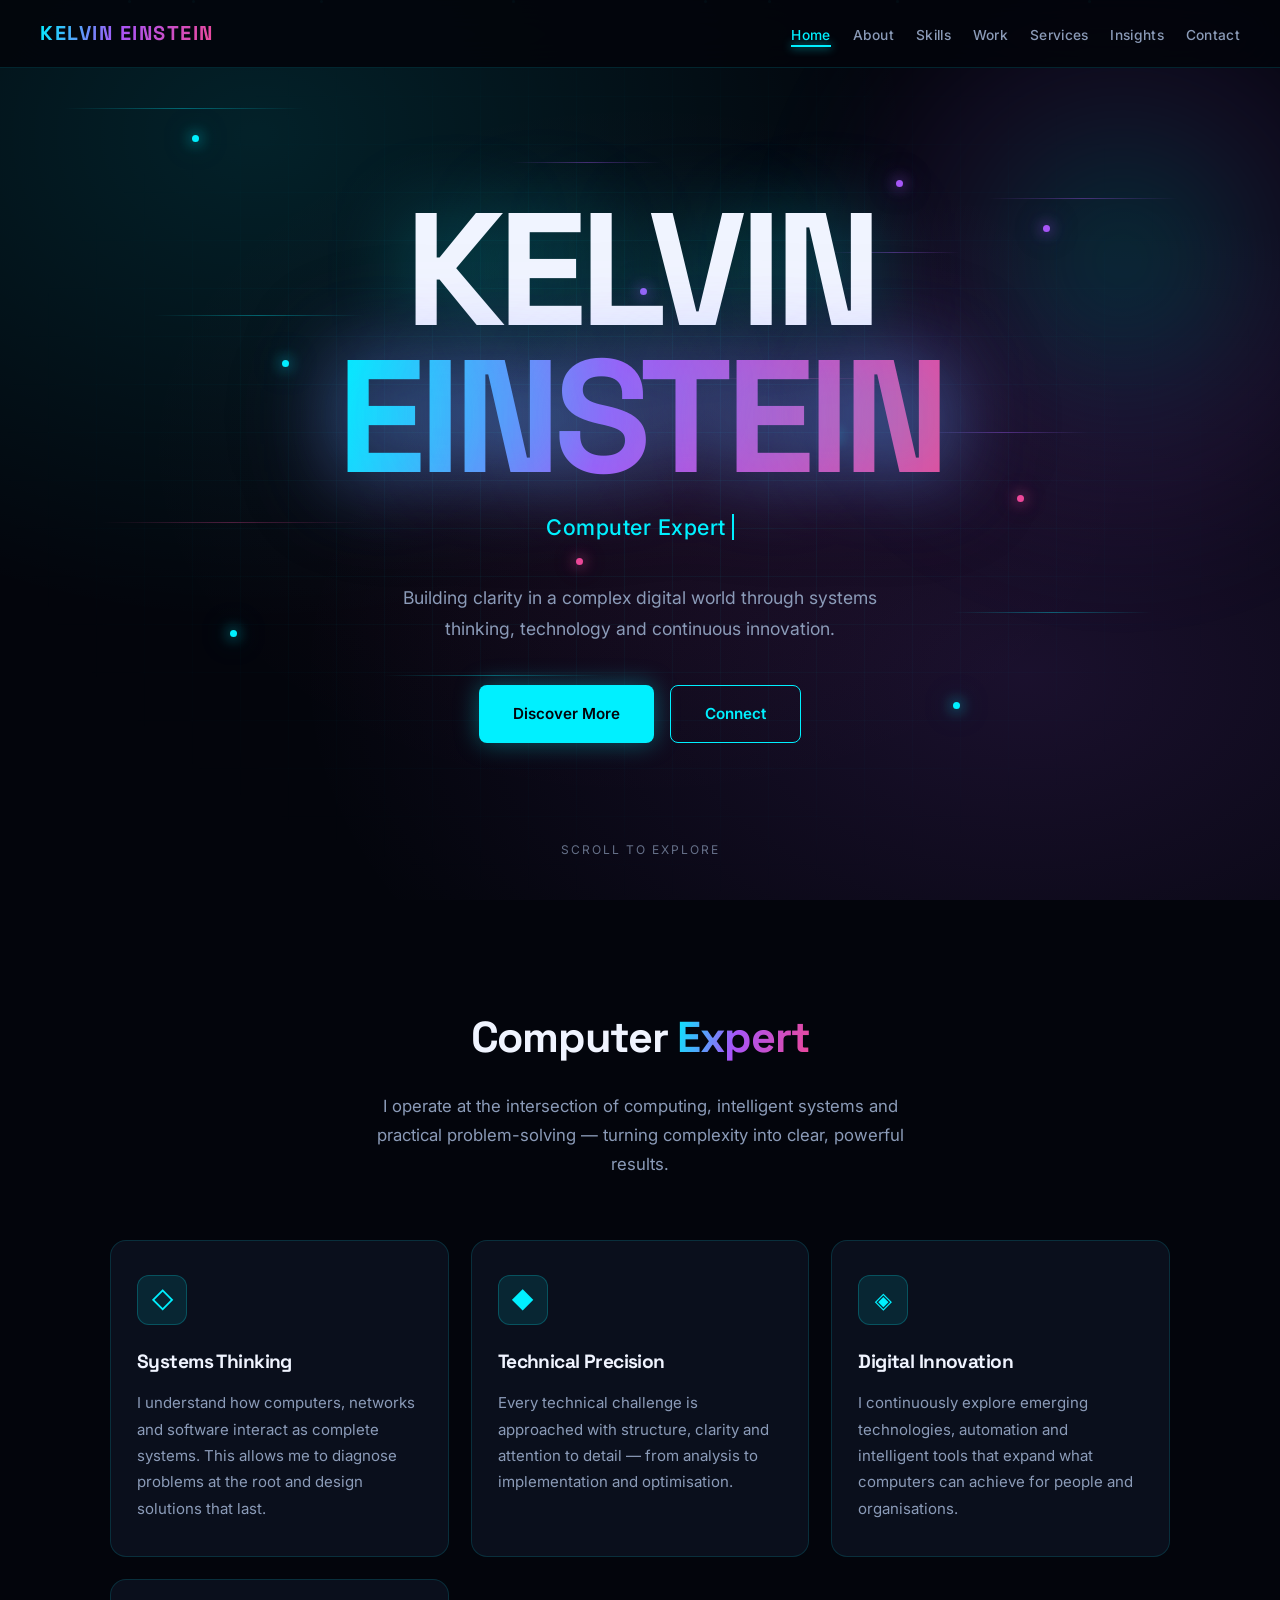
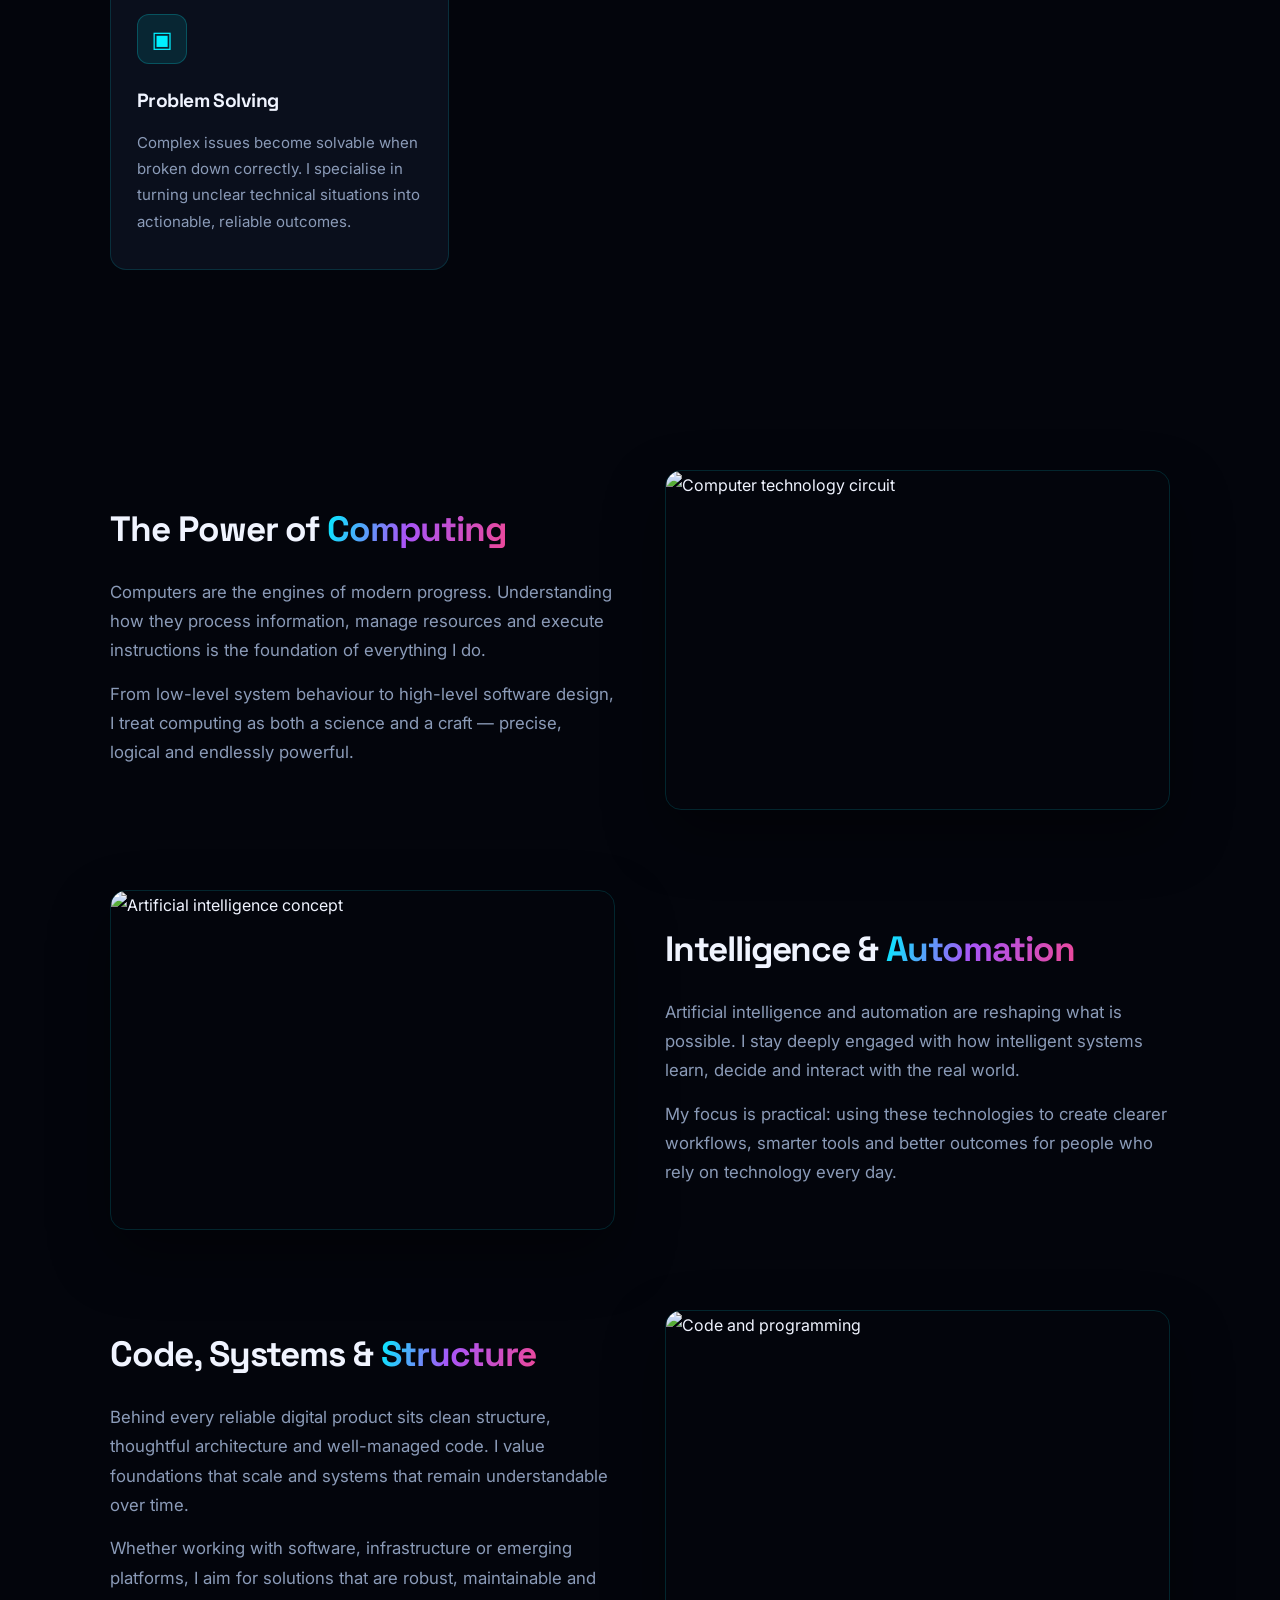
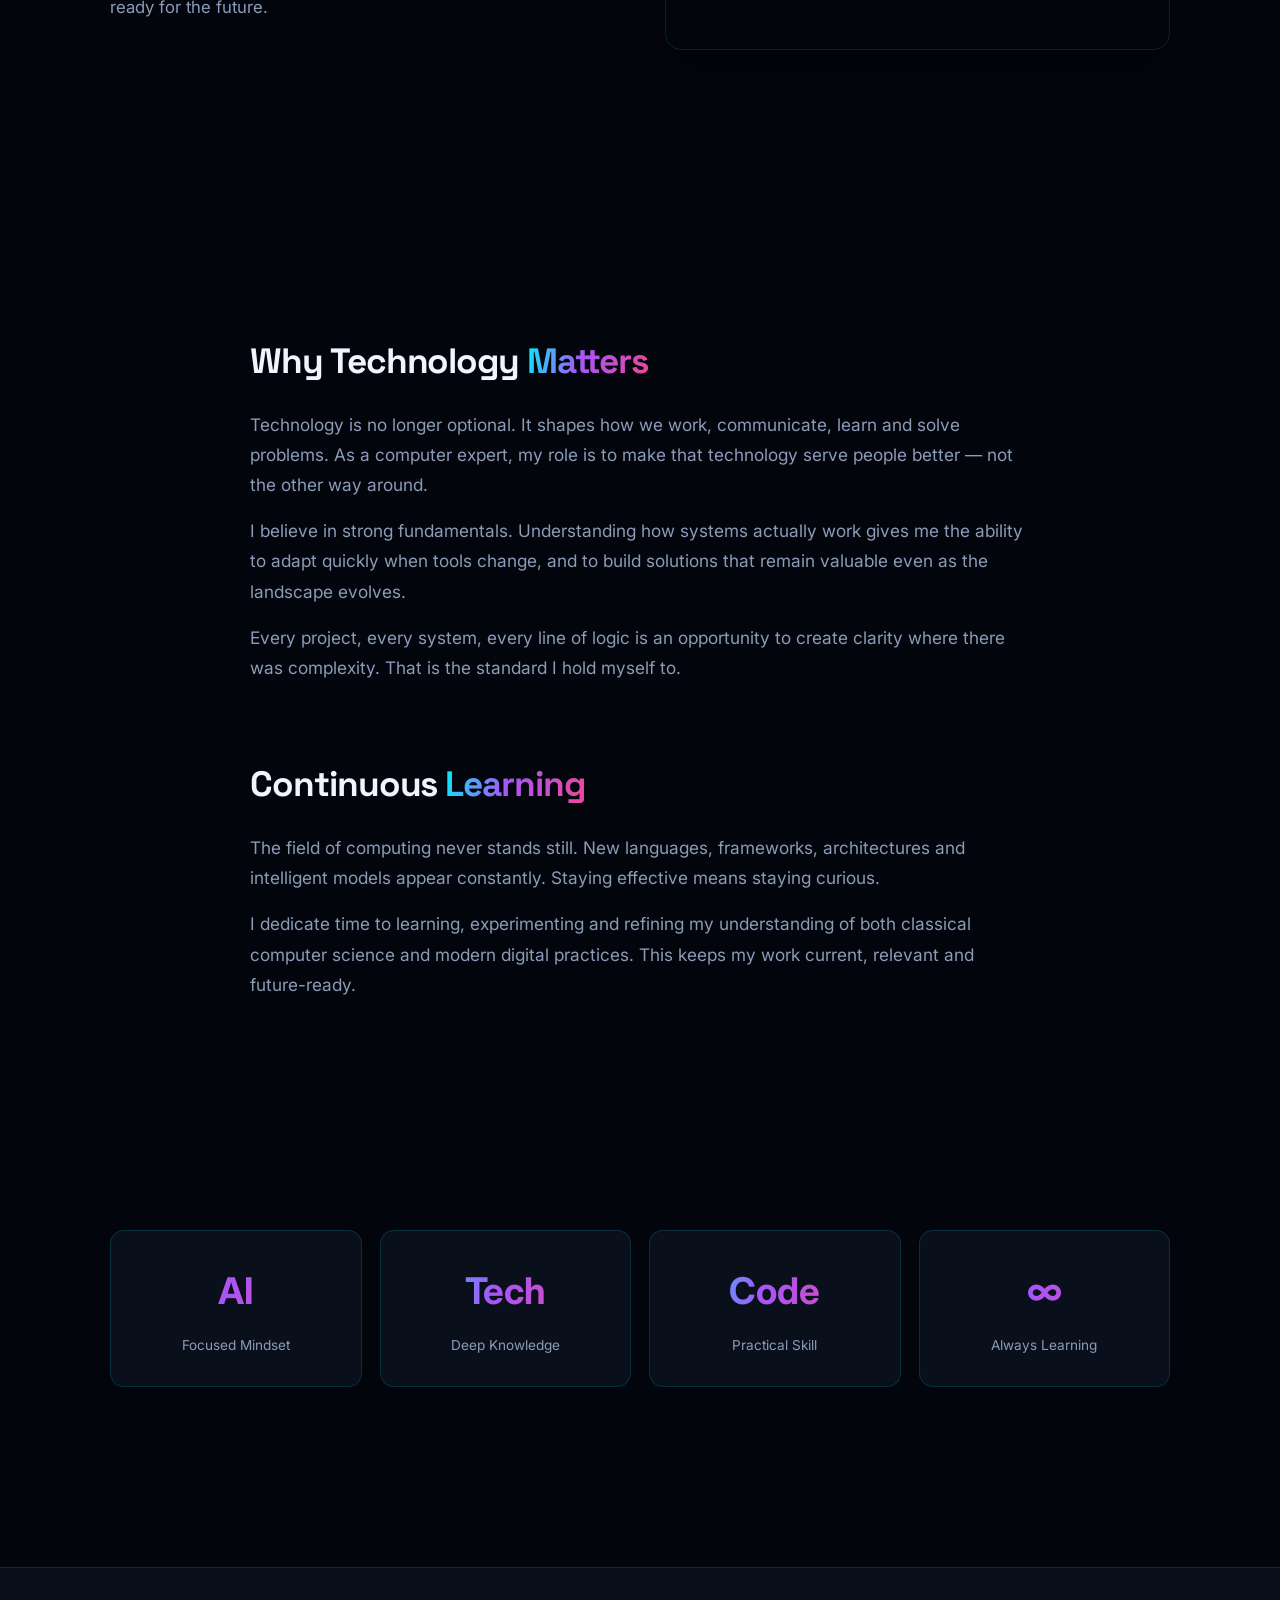
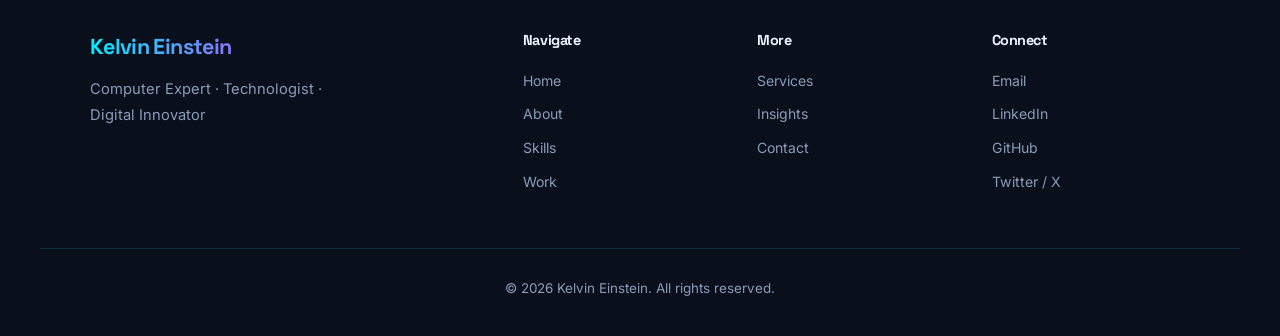
==== index.html @ ad3827f8 "Add 3 new pages, longer content, massive AI atmosphere, bigger name, AI/computer images, typewriter " ====
<!DOCTYPE html>
<html lang="en">
<head>
    <meta charset="UTF-8">
    <meta name="viewport" content="width=device-width, initial-scale=1.0">
    <title>Kelvin Einstein | Computer Expert</title>
    <meta name="description" content="Kelvin Einstein — Computer Expert, Technologist and Digital Innovator.">
    <link rel="preconnect" href="https://fonts.googleapis.com">
    <link rel="preconnect" href="https://fonts.gstatic.com" crossorigin>
    <link href="https://fonts.googleapis.com/css2?family=Space+Grotesk:wght@400;500;600;700&family=Inter:wght@300;400;500;600&display=swap" rel="stylesheet">
    <link rel="stylesheet" href="style.css">
</head>
<body>

    <nav>
        <div class="logo">KELVIN EINSTEIN</div>
        <ul class="nav-links" id="navLinks">
            <li><a href="index.html" class="active">Home</a></li>
            <li><a href="about.html">About</a></li>
            <li><a href="skills.html">Skills</a></li>
            <li><a href="work.html">Work</a></li>
            <li><a href="services.html">Services</a></li>
            <li><a href="insights.html">Insights</a></li>
            <li><a href="contact.html">Contact</a></li>
        </ul>
        <div class="hamburger" id="hamburger">
            <span></span>
            <span></span>
            <span></span>
        </div>
    </nav>

    <!-- HERO -->
    <section class="hero">
        <div class="hero-ai-layer">
            <div class="circuit"></div>
            <div class="circuit c2"></div>
            <div class="circuit"></div>
            <div class="circuit c2"></div>
            <div class="circuit c3"></div>
            <div class="circuit"></div>
            <div class="circuit c2"></div>
            <div class="circuit c3"></div>
            <div class="circuit"></div>
            <div class="circuit c2"></div>
            <div class="node"></div>
            <div class="node n2"></div>
            <div class="node"></div>
            <div class="node n3"></div>
            <div class="node"></div>
            <div class="node n2"></div>
            <div class="node"></div>
            <div class="node n3"></div>
            <div class="node n2"></div>
            <div class="node"></div>
            <div class="particle"></div>
            <div class="particle"></div>
            <div class="particle"></div>
            <div class="particle"></div>
            <div class="particle"></div>
            <div class="particle"></div>
            <div class="particle"></div>
            <div class="particle"></div>
        </div>

        <h1>KELVIN<br><span>EINSTEIN</span></h1>

        <div class="typewriter-wrap">
            <span class="typewriter" id="typewriter"></span>
        </div>

        <p class="sub">Building clarity in a complex digital world through systems thinking, technology and continuous innovation.</p>

        <div class="hero-buttons">
            <a href="about.html" class="btn">Discover More</a>
            <a href="contact.html" class="btn btn-outline">Connect</a>
        </div>

        <div class="hero-float-badge">Scroll to explore</div>
    </section>

    <!-- INTRO -->
    <section class="section">
        <div class="section-header">
            <h2>Computer <span>Expert</span></h2>
            <p>I operate at the intersection of computing, intelligent systems and practical problem-solving — turning complexity into clear, powerful results.</p>
        </div>

        <div class="features-grid">
            <div class="feature-card">
                <div class="feature-icon">◇</div>
                <h3>Systems Thinking</h3>
                <p>I understand how computers, networks and software interact as complete systems. This allows me to diagnose problems at the root and design solutions that last.</p>
            </div>
            <div class="feature-card">
                <div class="feature-icon">◆</div>
                <h3>Technical Precision</h3>
                <p>Every technical challenge is approached with structure, clarity and attention to detail — from analysis to implementation and optimisation.</p>
            </div>
            <div class="feature-card">
                <div class="feature-icon">◈</div>
                <h3>Digital Innovation</h3>
                <p>I continuously explore emerging technologies, automation and intelligent tools that expand what computers can achieve for people and organisations.</p>
            </div>
            <div class="feature-card">
                <div class="feature-icon">▣</div>
                <h3>Problem Solving</h3>
                <p>Complex issues become solvable when broken down correctly. I specialise in turning unclear technical situations into actionable, reliable outcomes.</p>
            </div>
        </div>
    </section>

    <!-- AI / COMPUTER IMAGE SECTIONS -->
    <section class="section">
        <div class="content-with-img">
            <div class="text">
                <h2>The Power of <span>Computing</span></h2>
                <p>Computers are the engines of modern progress. Understanding how they process information, manage resources and execute instructions is the foundation of everything I do.</p>
                <p>From low-level system behaviour to high-level software design, I treat computing as both a science and a craft — precise, logical and endlessly powerful.</p>
            </div>
            <div class="img-wrap">
                <img src="https://images.unsplash.com/photo-1518770660439-4636190af475?w=900&q=80" alt="Computer technology circuit">
            </div>
        </div>

        <div class="content-with-img reverse">
            <div class="text">
                <h2>Intelligence & <span>Automation</span></h2>
                <p>Artificial intelligence and automation are reshaping what is possible. I stay deeply engaged with how intelligent systems learn, decide and interact with the real world.</p>
                <p>My focus is practical: using these technologies to create clearer workflows, smarter tools and better outcomes for people who rely on technology every day.</p>
            </div>
            <div class="img-wrap">
                <img src="https://images.unsplash.com/photo-1677442136019-21780ecad995?w=900&q=80" alt="Artificial intelligence concept">
            </div>
        </div>

        <div class="content-with-img">
            <div class="text">
                <h2>Code, Systems & <span>Structure</span></h2>
                <p>Behind every reliable digital product sits clean structure, thoughtful architecture and well-managed code. I value foundations that scale and systems that remain understandable over time.</p>
                <p>Whether working with software, infrastructure or emerging platforms, I aim for solutions that are robust, maintainable and ready for the future.</p>
            </div>
            <div class="img-wrap">
                <img src="https://images.unsplash.com/photo-1555949963-aa79dcee981c?w=900&q=80" alt="Code and programming">
            </div>
        </div>
    </section>

    <!-- LONG CONTENT -->
    <section class="section">
        <div class="content-block">
            <h2>Why Technology <span>Matters</span></h2>
            <p>Technology is no longer optional. It shapes how we work, communicate, learn and solve problems. As a computer expert, my role is to make that technology serve people better — not the other way around.</p>
            <p>I believe in strong fundamentals. Understanding how systems actually work gives me the ability to adapt quickly when tools change, and to build solutions that remain valuable even as the landscape evolves.</p>
            <p>Every project, every system, every line of logic is an opportunity to create clarity where there was complexity. That is the standard I hold myself to.</p>
        </div>

        <div class="content-block">
            <h2>Continuous <span>Learning</span></h2>
            <p>The field of computing never stands still. New languages, frameworks, architectures and intelligent models appear constantly. Staying effective means staying curious.</p>
            <p>I dedicate time to learning, experimenting and refining my understanding of both classical computer science and modern digital practices. This keeps my work current, relevant and future-ready.</p>
        </div>
    </section>

    <!-- STATS -->
    <section class="section" style="padding-top: 10px;">
        <div class="stats-row">
            <div class="stat-item">
                <span class="number">AI</span>
                <span class="label">Focused Mindset</span>
            </div>
            <div class="stat-item">
                <span class="number">Tech</span>
                <span class="label">Deep Knowledge</span>
            </div>
            <div class="stat-item">
                <span class="number">Code</span>
                <span class="label">Practical Skill</span>
            </div>
            <div class="stat-item">
                <span class="number">∞</span>
                <span class="label">Always Learning</span>
            </div>
        </div>
    </section>

    <footer>
        <div class="footer-grid">
            <div class="footer-brand">
                <h3>Kelvin Einstein</h3>
                <p>Computer Expert · Technologist · Digital Innovator</p>
            </div>
            <div class="footer-col">
                <h4>Navigate</h4>
                <a href="index.html">Home</a>
                <a href="about.html">About</a>
                <a href="skills.html">Skills</a>
                <a href="work.html">Work</a>
            </div>
            <div class="footer-col">
                <h4>More</h4>
                <a href="services.html">Services</a>
                <a href="insights.html">Insights</a>
                <a href="contact.html">Contact</a>
            </div>
            <div class="footer-col">
                <h4>Connect</h4>
                <a href="#">Email</a>
                <a href="#">LinkedIn</a>
                <a href="#">GitHub</a>
                <a href="#">Twitter / X</a>
            </div>
        </div>
        <div class="copyright">© 2026 Kelvin Einstein. All rights reserved.</div>
    </footer>

    <script src="scripts.js"></script>
</body>
</html>
---- style.css ----
/* ============================================
   KELVIN EINSTEIN — Ultra AI Personal Site
   ============================================ */

* {
    margin: 0;
    padding: 0;
    box-sizing: border-box;
}

:root {
    --bg-deep: #03050c;
    --bg-card: #0a0f1c;
    --bg-elevated: #111827;
    --primary: #00f0ff;
    --primary-dim: #00c4d4;
    --accent: #a855f7;
    --accent-2: #ec4899;
    --text: #f0f4ff;
    --text-muted: #8b9bb8;
    --border: rgba(0, 240, 255, 0.14);
    --glow-cyan: 0 0 50px rgba(0, 240, 255, 0.4);
    --gradient-text: linear-gradient(105deg, #00f0ff 0%, #a855f7 45%, #ec4899 100%);
    --gradient-hero: radial-gradient(ellipse at 20% 15%, rgba(0, 240, 255, 0.12) 0%, transparent 45%),
                     radial-gradient(ellipse at 80% 75%, rgba(168, 85, 247, 0.14) 0%, transparent 50%),
                     radial-gradient(ellipse at 50% 50%, rgba(236, 72, 153, 0.06) 0%, transparent 55%),
                     #03050c;
}

html {
    scroll-behavior: smooth;
}

body {
    font-family: 'Inter', 'Segoe UI', system-ui, sans-serif;
    background-color: var(--bg-deep);
    color: var(--text);
    line-height: 1.75;
    overflow-x: hidden;
}

h1, h2, h3, h4 {
    font-family: 'Space Grotesk', 'Inter', sans-serif;
    font-weight: 700;
    letter-spacing: -0.03em;
}

/* ========== NAV ========== */
nav {
    position: fixed;
    top: 0;
    width: 100%;
    padding: 16px 40px;
    display: flex;
    justify-content: space-between;
    align-items: center;
    z-index: 1000;
    background: rgba(3, 5, 12, 0.9);
    backdrop-filter: blur(28px);
    border-bottom: 1px solid var(--border);
}

.logo {
    font-family: 'Space Grotesk', sans-serif;
    font-size: 1.25rem;
    font-weight: 700;
    letter-spacing: 1.5px;
    background: var(--gradient-text);
    -webkit-background-clip: text;
    -webkit-text-fill-color: transparent;
    background-clip: text;
}

.nav-links {
    display: flex;
    gap: 22px;
    list-style: none;
    flex-wrap: wrap;
    justify-content: flex-end;
}

.nav-links a {
    color: var(--text-muted);
    text-decoration: none;
    font-weight: 500;
    font-size: 0.86rem;
    letter-spacing: 0.3px;
    transition: color 0.25s;
    position: relative;
}

.nav-links a:hover,
.nav-links a.active {
    color: var(--primary);
}

.nav-links a::after {
    content: '';
    position: absolute;
    bottom: -4px;
    left: 0;
    width: 0;
    height: 2px;
    background: var(--primary);
    transition: width 0.3s ease;
    box-shadow: 0 0 10px var(--primary);
}

.nav-links a:hover::after,
.nav-links a.active::after {
    width: 100%;
}

.hamburger {
    display: none;
    flex-direction: column;
    gap: 5px;
    cursor: pointer;
    z-index: 1001;
}

.hamburger span {
    width: 24px;
    height: 2.5px;
    background: var(--primary);
    border-radius: 2px;
    box-shadow: 0 0 6px var(--primary);
}

/* ========== HERO — MASSIVE AI ATMOSPHERE ========== */
.hero {
    min-height: 100vh;
    display: flex;
    flex-direction: column;
    justify-content: center;
    align-items: center;
    text-align: center;
    padding: 130px 30px 90px;
    background: var(--gradient-hero);
    position: relative;
    overflow: hidden;
}

/* Dense AI Grid */
.hero::before {
    content: '';
    position: absolute;
    inset: 0;
    background-image:
        linear-gradient(rgba(0, 240, 255, 0.05) 1px, transparent 1px),
        linear-gradient(90deg, rgba(0, 240, 255, 0.05) 1px, transparent 1px);
    background-size: 48px 48px;
    mask-image: radial-gradient(ellipse at center, black 15%, transparent 72%);
    -webkit-mask-image: radial-gradient(ellipse at center, black 15%, transparent 72%);
    pointer-events: none;
    animation: gridPulse 7s ease-in-out infinite;
}

/* Large soft orbs */
.hero::after {
    content: '';
    position: absolute;
    width: 700px;
    height: 700px;
    top: -10%;
    right: -15%;
    background: radial-gradient(circle, rgba(0, 240, 255, 0.18) 0%, rgba(168, 85, 247, 0.1) 35%, transparent 65%);
    border-radius: 50%;
    filter: blur(50px);
    pointer-events: none;
    animation: orbFloat 14s ease-in-out infinite;
}

.hero-ai-layer {
    position: absolute;
    inset: 0;
    pointer-events: none;
    overflow: hidden;
    z-index: 1;
}

/* Many circuit lines */
.hero-ai-layer .circuit {
    position: absolute;
    height: 1px;
    background: linear-gradient(90deg, transparent, rgba(0, 240, 255, 0.5), transparent);
    opacity: 0.7;
    animation: circuitScan 5.5s linear infinite;
}

.hero-ai-layer .circuit.c2 { background: linear-gradient(90deg, transparent, rgba(168, 85, 247, 0.55), transparent); }
.hero-ai-layer .circuit.c3 { background: linear-gradient(90deg, transparent, rgba(236, 72, 153, 0.45), transparent); }

.hero-ai-layer .circuit:nth-child(1)  { top: 12%; left: 5%;  width: 240px; animation-delay: 0s; }
.hero-ai-layer .circuit:nth-child(2)  { top: 22%; right: 8%; width: 190px; animation-delay: 0.8s; }
.hero-ai-layer .circuit:nth-child(3)  { top: 35%; left: 12%; width: 210px; animation-delay: 1.6s; }
.hero-ai-layer .circuit:nth-child(4)  { top: 48%; right: 15%; width: 170px; animation-delay: 2.4s; }
.hero-ai-layer .circuit:nth-child(5)  { top: 58%; left: 8%;  width: 260px; animation-delay: 3.2s; }
.hero-ai-layer .circuit:nth-child(6)  { top: 68%; right: 10%; width: 200px; animation-delay: 4s; }
.hero-ai-layer .circuit:nth-child(7)  { top: 18%; left: 40%; width: 150px; animation-delay: 1.2s; }
.hero-ai-layer .circuit:nth-child(8)  { top: 42%; left: 55%; width: 180px; animation-delay: 2.8s; }
.hero-ai-layer .circuit:nth-child(9)  { top: 75%; left: 30%; width: 220px; animation-delay: 4.5s; }
.hero-ai-layer .circuit:nth-child(10) { top: 28%; right: 25%; width: 130px; animation-delay: 0.4s; }

/* Glowing nodes */
.hero-ai-layer .node {
    position: absolute;
    width: 7px;
    height: 7px;
    background: var(--primary);
    border-radius: 50%;
    box-shadow: 0 0 14px var(--primary), 0 0 28px rgba(0, 240, 255, 0.5);
    animation: nodePulse 2.8s ease-in-out infinite;
}

.hero-ai-layer .node.n2 { background: var(--accent); box-shadow: 0 0 14px var(--accent), 0 0 28px rgba(168, 85, 247, 0.5); }
.hero-ai-layer .node.n3 { background: var(--accent-2); box-shadow: 0 0 14px var(--accent-2), 0 0 28px rgba(236, 72, 153, 0.45); }

.hero-ai-layer .node:nth-child(11) { top: 15%; left: 15%; animation-delay: 0.1s; }
.hero-ai-layer .node:nth-child(12) { top: 25%; right: 18%; animation-delay: 0.5s; }
.hero-ai-layer .node:nth-child(13) { top: 40%; left: 22%; animation-delay: 0.9s; }
.hero-ai-layer .node:nth-child(14) { top: 55%; right: 20%; animation-delay: 1.3s; }
.hero-ai-layer .node:nth-child(15) { top: 70%; left: 18%; animation-delay: 1.7s; }
.hero-ai-layer .node:nth-child(16) { top: 32%; left: 50%; animation-delay: 0.3s; }
.hero-ai-layer .node:nth-child(17) { top: 48%; left: 65%; animation-delay: 1.1s; }
.hero-ai-layer .node:nth-child(18) { top: 62%; left: 45%; animation-delay: 1.9s; }
.hero-ai-layer .node:nth-child(19) { top: 20%; left: 70%; animation-delay: 0.7s; }
.hero-ai-layer .node:nth-child(20) { top: 78%; right: 25%; animation-delay: 2.2s; }

/* Floating particles */
.hero-ai-layer .particle {
    position: absolute;
    width: 3px;
    height: 3px;
    background: rgba(0, 240, 255, 0.7);
    border-radius: 50%;
    animation: particleRise 9s linear infinite;
}

.hero-ai-layer .particle:nth-child(21) { left: 10%; animation-delay: 0s; }
.hero-ai-layer .particle:nth-child(22) { left: 25%; animation-delay: 1.5s; }
.hero-ai-layer .particle:nth-child(23) { left: 40%; animation-delay: 3s; }
.hero-ai-layer .particle:nth-child(24) { left: 55%; animation-delay: 4.5s; }
.hero-ai-layer .particle:nth-child(25) { left: 70%; animation-delay: 6s; }
.hero-ai-layer .particle:nth-child(26) { left: 85%; animation-delay: 2s; }
.hero-ai-layer .particle:nth-child(27) { left: 15%; animation-delay: 5s; }
.hero-ai-layer .particle:nth-child(28) { left: 60%; animation-delay: 7s; }

@keyframes gridPulse {
    0%, 100% { opacity: 0.6; }
    50% { opacity: 1; }
}

@keyframes orbFloat {
    0%, 100% { transform: translate(0, 0) scale(1); }
    50% { transform: translate(-40px, 50px) scale(1.12); }
}

@keyframes circuitScan {
    0% { transform: translateX(-40px); opacity: 0; }
    15% { opacity: 0.8; }
    85% { opacity: 0.8; }
    100% { transform: translateX(50px); opacity: 0; }
}

@keyframes nodePulse {
    0%, 100% { transform: scale(1); opacity: 0.75; }
    50% { transform: scale(1.8); opacity: 1; }
}

@keyframes particleRise {
    0% { bottom: -10px; opacity: 0; transform: translateX(0); }
    10% { opacity: 0.8; }
    90% { opacity: 0.6; }
    100% { bottom: 110%; opacity: 0; transform: translateX(30px); }
}

/* GIANT NAME */
.hero h1 {
    font-size: clamp(4.2rem, 13vw, 10rem);
    line-height: 0.92;
    margin-bottom: 18px;
    font-weight: 700;
    letter-spacing: -0.045em;
    position: relative;
    z-index: 5;
    text-shadow: 0 0 80px rgba(0, 240, 255, 0.35);
    animation: nameGlow 4s ease-in-out infinite;
}

.hero h1 span {
    display: block;
    background: var(--gradient-text);
    -webkit-background-clip: text;
    -webkit-text-fill-color: transparent;
    background-clip: text;
    filter: drop-shadow(0 0 40px rgba(168, 85, 247, 0.5));
}

@keyframes nameGlow {
    0%, 100% { filter: brightness(1); }
    50% { filter: brightness(1.15); }
}

/* Typewriter subtitle */
.hero .typewriter-wrap {
    min-height: 1.8em;
    margin-bottom: 36px;
    position: relative;
    z-index: 5;
}

.hero .typewriter {
    font-size: 1.35rem;
    color: var(--primary);
    font-weight: 500;
    letter-spacing: 0.5px;
    border-right: 2px solid var(--primary);
    padding-right: 6px;
    animation: blinkCursor 0.8s step-end infinite;
}

@keyframes blinkCursor {
    50% { border-color: transparent; }
}

.hero p.sub {
    font-size: 1.1rem;
    color: var(--text-muted);
    max-width: 520px;
    margin: 0 auto 40px;
    position: relative;
    z-index: 5;
}

.btn {
    display: inline-flex;
    align-items: center;
    gap: 10px;
    padding: 15px 34px;
    background: var(--primary);
    color: #03050c;
    text-decoration: none;
    font-weight: 600;
    font-size: 0.95rem;
    border-radius: 8px;
    transition: all 0.3s ease;
    border: none;
    cursor: pointer;
    position: relative;
    z-index: 5;
    box-shadow: 0 0 25px rgba(0, 240, 255, 0.35);
}

.btn:hover {
    background: #fff;
    transform: translateY(-3px);
    box-shadow: var(--glow-cyan);
}

.btn-outline {
    background: transparent;
    border: 1.5px solid var(--primary);
    color: var(--primary);
    box-shadow: none;
}

.btn-outline:hover {
    background: rgba(0, 240, 255, 0.12);
    box-shadow: 0 0 30px rgba(0, 240, 255, 0.25);
}

.hero-buttons {
    display: flex;
    gap: 16px;
    flex-wrap: wrap;
    justify-content: center;
    position: relative;
    z-index: 5;
}

/* Floating AI badge */
.hero-float-badge {
    position: absolute;
    bottom: 40px;
    left: 50%;
    transform: translateX(-50%);
    z-index: 5;
    font-size: 0.75rem;
    letter-spacing: 2px;
    text-transform: uppercase;
    color: var(--text-muted);
    opacity: 0.7;
    animation: floatBadge 3s ease-in-out infinite;
}

@keyframes floatBadge {
    0%, 100% { transform: translateX(-50%) translateY(0); }
    50% { transform: translateX(-50%) translateY(-8px); }
}

/* ========== SECTIONS ========== */
.section {
    padding: 100px 40px;
    max-width: 1140px;
    margin: 0 auto;
}

.section-header {
    text-align: center;
    margin-bottom: 60px;
}

.section-header h2 {
    font-size: 2.7rem;
    margin-bottom: 16px;
}

.section-header h2 span {
    background: var(--gradient-text);
    -webkit-background-clip: text;
    -webkit-text-fill-color: transparent;
    background-clip: text;
}

.section-header p {
    color: var(--text-muted);
    max-width: 580px;
    margin: 0 auto;
    font-size: 1.05rem;
}

/* ========== FEATURE CARDS ========== */
.features-grid {
    display: grid;
    grid-template-columns: repeat(auto-fit, minmax(250px, 1fr));
    gap: 22px;
}

.feature-card {
    background: var(--bg-card);
    border: 1px solid var(--border);
    border-radius: 16px;
    padding: 34px 26px;
    transition: all 0.35s ease;
    position: relative;
    overflow: hidden;
}

.feature-card::before {
    content: '';
    position: absolute;
    top: 0;
    left: 0;
    width: 100%;
    height: 2px;
    background: var(--gradient-text);
    opacity: 0;
    transition: opacity 0.3s;
}

.feature-card:hover {
    transform: translateY(-7px);
    border-color: rgba(0, 240, 255, 0.35);
    box-shadow: 0 22px 50px rgba(0, 0, 0, 0.45), 0 0 35px rgba(0, 240, 255, 0.1);
}

.feature-card:hover::before {
    opacity: 1;
}

.feature-icon {
    width: 50px;
    height: 50px;
    background: rgba(0, 240, 255, 0.1);
    border-radius: 12px;
    display: flex;
    align-items: center;
    justify-content: center;
    font-size: 1.4rem;
    margin-bottom: 20px;
    color: var(--primary);
    border: 1px solid rgba(0, 240, 255, 0.22);
}

.feature-card h3 {
    font-size: 1.2rem;
    margin-bottom: 12px;
}

.feature-card p {
    color: var(--text-muted);
    font-size: 0.94rem;
}

/* ========== IMAGE + TEXT BLOCKS ========== */
.content-with-img {
    display: grid;
    grid-template-columns: 1fr 1fr;
    gap: 50px;
    align-items: center;
    margin-bottom: 80px;
}

.content-with-img.reverse {
    direction: rtl;
}

.content-with-img.reverse > * {
    direction: ltr;
}

.content-with-img .text h2 {
    font-size: 2.2rem;
    margin-bottom: 18px;
}

.content-with-img .text h2 span {
    background: var(--gradient-text);
    -webkit-background-clip: text;
    -webkit-text-fill-color: transparent;
    background-clip: text;
}

.content-with-img .text p {
    color: var(--text-muted);
    margin-bottom: 14px;
    font-size: 1.05rem;
}

.content-with-img .img-wrap {
    border-radius: 16px;
    overflow: hidden;
    border: 1px solid var(--border);
    box-shadow: 0 25px 60px rgba(0, 0, 0, 0.4);
    height: 340px;
    position: relative;
}

.content-with-img .img-wrap img {
    width: 100%;
    height: 100%;
    object-fit: cover;
    transition: transform 0.7s ease;
}

.content-with-img .img-wrap:hover img {
    transform: scale(1.06);
}

.content-block {
    max-width: 780px;
    margin: 0 auto 70px;
}

.content-block h2 {
    font-size: 2.2rem;
    margin-bottom: 18px;
}

.content-block h2 span {
    background: var(--gradient-text);
    -webkit-background-clip: text;
    -webkit-text-fill-color: transparent;
    background-clip: text;
}

.content-block p {
    color: var(--text-muted);
    margin-bottom: 16px;
    font-size: 1.08rem;
}

/* ========== STATS ========== */
.stats-row {
    display: grid;
    grid-template-columns: repeat(4, 1fr);
    gap: 18px;
    margin: 50px 0;
}

.stat-item {
    text-align: center;
    padding: 28px 14px;
    background: var(--bg-card);
    border-radius: 14px;
    border: 1px solid var(--border);
    transition: all 0.3s;
}

.stat-item:hover {
    border-color: rgba(0, 240, 255, 0.35);
    box-shadow: 0 0 30px rgba(0, 240, 255, 0.12);
    transform: translateY(-4px);
}

.stat-item .number {
    font-size: 2.3rem;
    font-weight: 700;
    background: var(--gradient-text);
    -webkit-background-clip: text;
    -webkit-text-fill-color: transparent;
    background-clip: text;
    display: block;
    margin-bottom: 6px;
}

.stat-item .label {
    color: var(--text-muted);
    font-size: 0.85rem;
}

/* ========== PAGE HERO ========== */
.page-hero {
    padding: 150px 40px 80px;
    text-align: center;
    background: var(--gradient-hero);
    position: relative;
    overflow: hidden;
}

.page-hero::before {
    content: '';
    position: absolute;
    inset: 0;
    background-image:
        linear-gradient(rgba(0, 240, 255, 0.035) 1px, transparent 1px),
        linear-gradient(90deg, rgba(0, 240, 255, 0.035) 1px, transparent 1px);
    background-size: 44px 44px;
    mask-image: radial-gradient(ellipse at center, black 25%, transparent 78%);
    -webkit-mask-image: radial-gradient(ellipse at center, black 25%, transparent 78%);
    pointer-events: none;
}

.page-hero h1 {
    font-size: clamp(2.5rem, 6vw, 3.8rem);
    margin-bottom: 14px;
    position: relative;
    z-index: 1;
}

.page-hero h1 span {
    background: var(--gradient-text);
    -webkit-background-clip: text;
    -webkit-text-fill-color: transparent;
    background-clip: text;
}

.page-hero p {
    color: var(--text-muted);
    max-width: 520px;
    margin: 0 auto;
    font-size: 1.1rem;
    position: relative;
    z-index: 1;
}

/* ========== FOOTER ========== */
footer {
    background: var(--bg-card);
    border-top: 1px solid var(--border);
    padding: 60px 40px 35px;
    margin-top: 30px;
}

.footer-grid {
    max-width: 1100px;
    margin: 0 auto;
    display: grid;
    grid-template-columns: 2fr 1fr 1fr 1fr;
    gap: 36px;
    margin-bottom: 45px;
}

.footer-brand h3 {
    font-size: 1.35rem;
    margin-bottom: 12px;
    background: var(--gradient-text);
    -webkit-background-clip: text;
    -webkit-text-fill-color: transparent;
    background-clip: text;
}

.footer-brand p {
    color: var(--text-muted);
    font-size: 0.92rem;
    max-width: 250px;
}

.footer-col h4 {
    font-size: 0.9rem;
    margin-bottom: 16px;
}

.footer-col a {
    display: block;
    color: var(--text-muted);
    text-decoration: none;
    font-size: 0.88rem;
    margin-bottom: 9px;
    transition: color 0.25s;
}

.footer-col a:hover {
    color: var(--primary);
}

.copyright {
    text-align: center;
    padding-top: 28px;
    border-top: 1px solid var(--border);
    color: var(--text-muted);
    font-size: 0.84rem;
}

/* ========== RESPONSIVE ========== */
@media (max-width: 980px) {
    nav {
        padding: 14px 20px;
    }

    .nav-links {
        position: fixed;
        top: 0;
        right: -100%;
        width: 78%;
        height: 100vh;
        background: var(--bg-deep);
        flex-direction: column;
        justify-content: center;
        align-items: center;
        gap: 28px;
        transition: 0.4s cubic-bezier(0.4, 0, 0.2, 1);
        border-left: 1px solid var(--border);
        z-index: 999;
    }

    .nav-links.active {
        right: 0;
    }

    .hamburger {
        display: flex;
    }

    .section {
        padding: 70px 22px;
    }

    .content-with-img,
    .content-with-img.reverse {
        grid-template-columns: 1fr;
        direction: ltr;
        gap: 30px;
    }

    .content-with-img .img-wrap {
        height: 260px;
    }

    .stats-row {
        grid-template-columns: 1fr 1fr;
    }

    .footer-grid {
        grid-template-columns: 1fr 1fr;
    }

    .hero h1 {
        font-size: clamp(3.5rem, 14vw, 6rem);
    }
}

@media (max-width: 560px) {
    .stats-row {
        grid-template-columns: 1fr;
    }

    .footer-grid {
        grid-template-columns: 1fr;
    }

    .hero-buttons {
        flex-direction: column;
        width: 100%;
        max-width: 280px;
    }

    .btn {
        width: 100%;
        justify-content: center;
    }

    .hero h1 {
        font-size: 3.4rem;
    }

    .hero .typewriter {
        font-size: 1.1rem;
    }
}
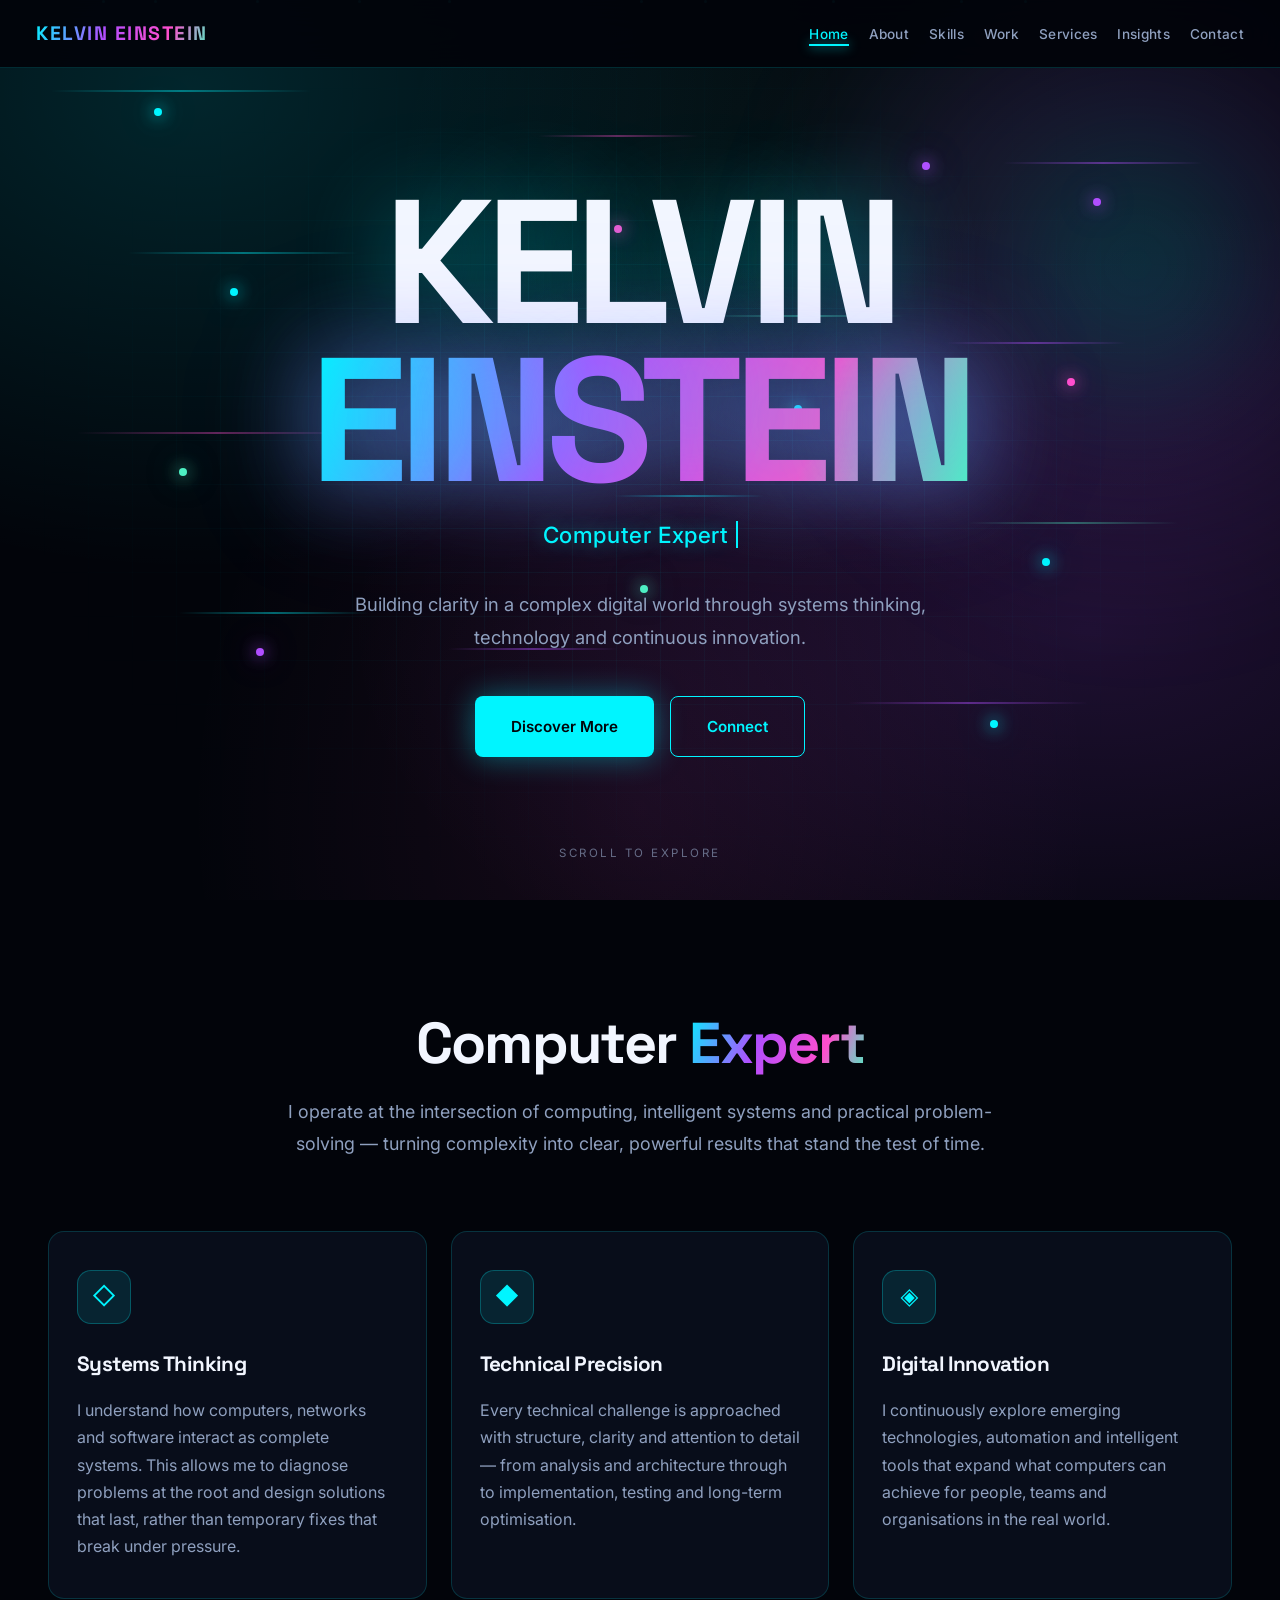
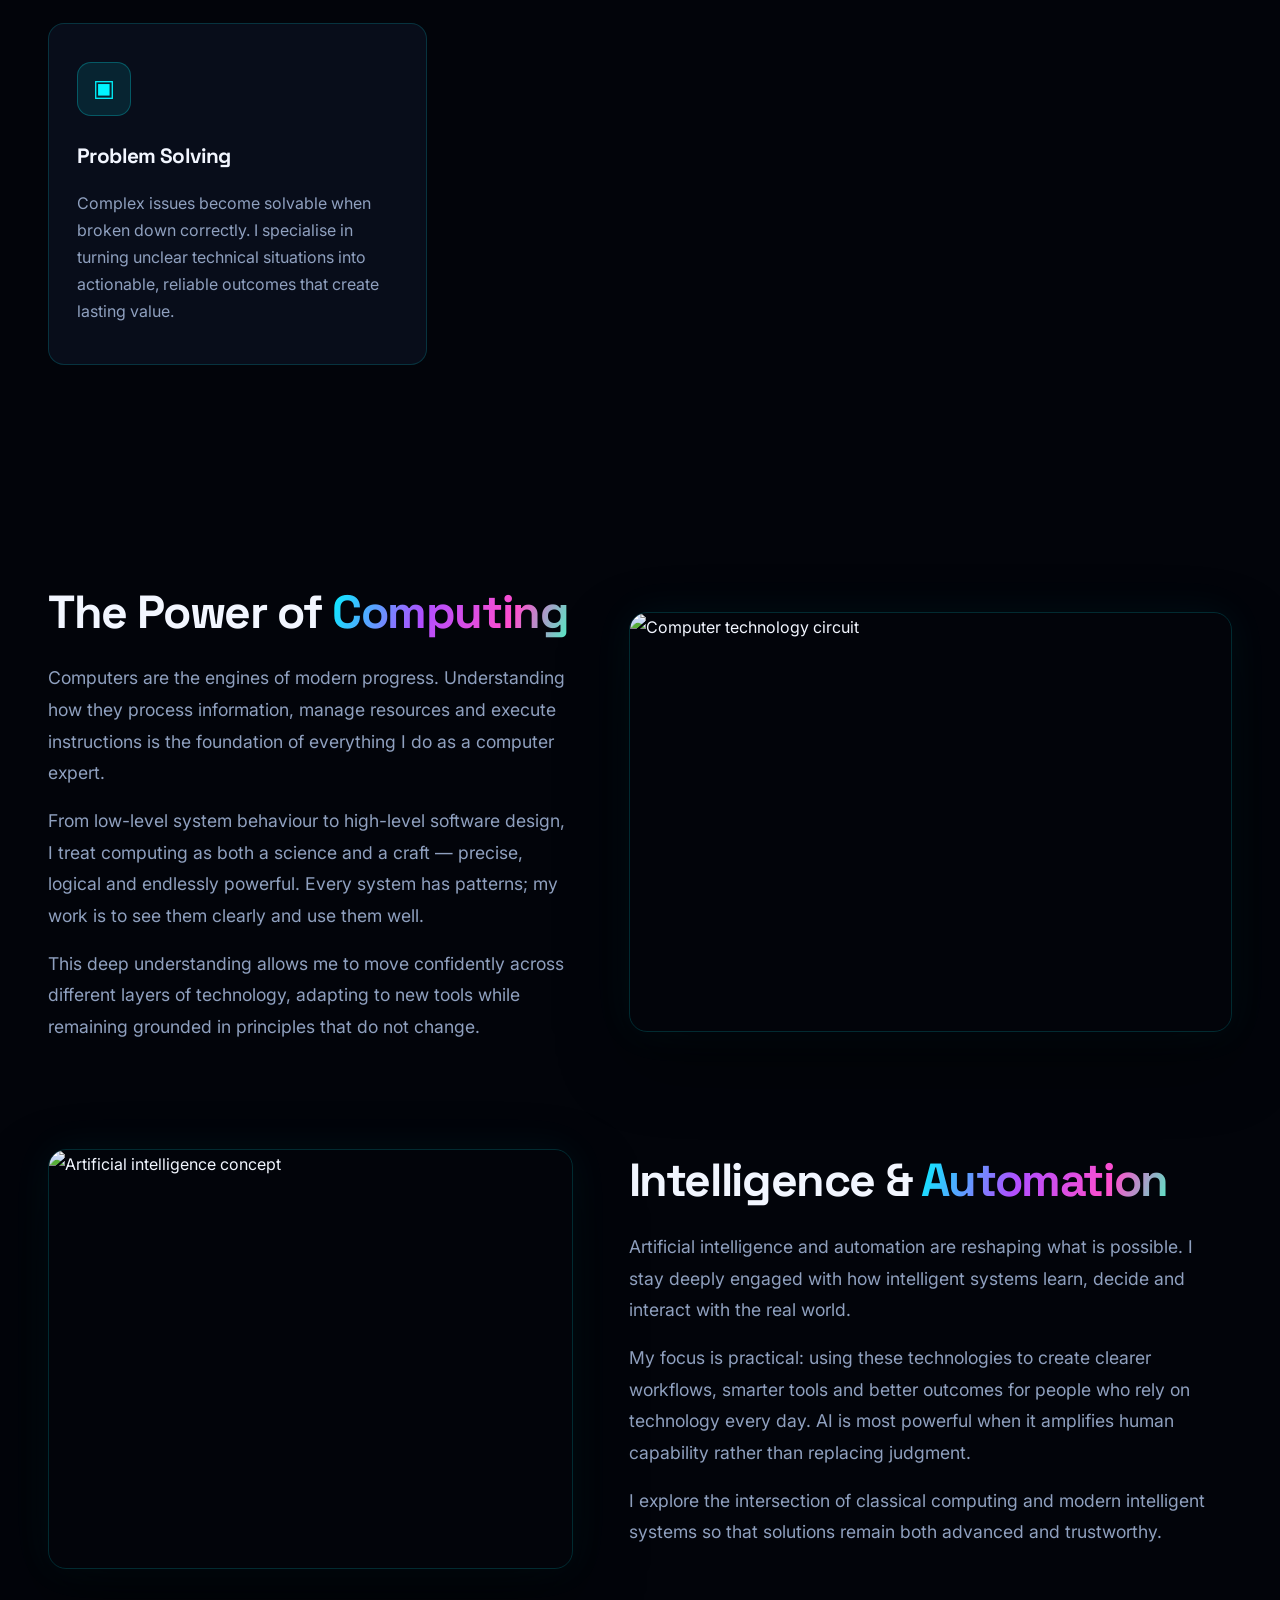
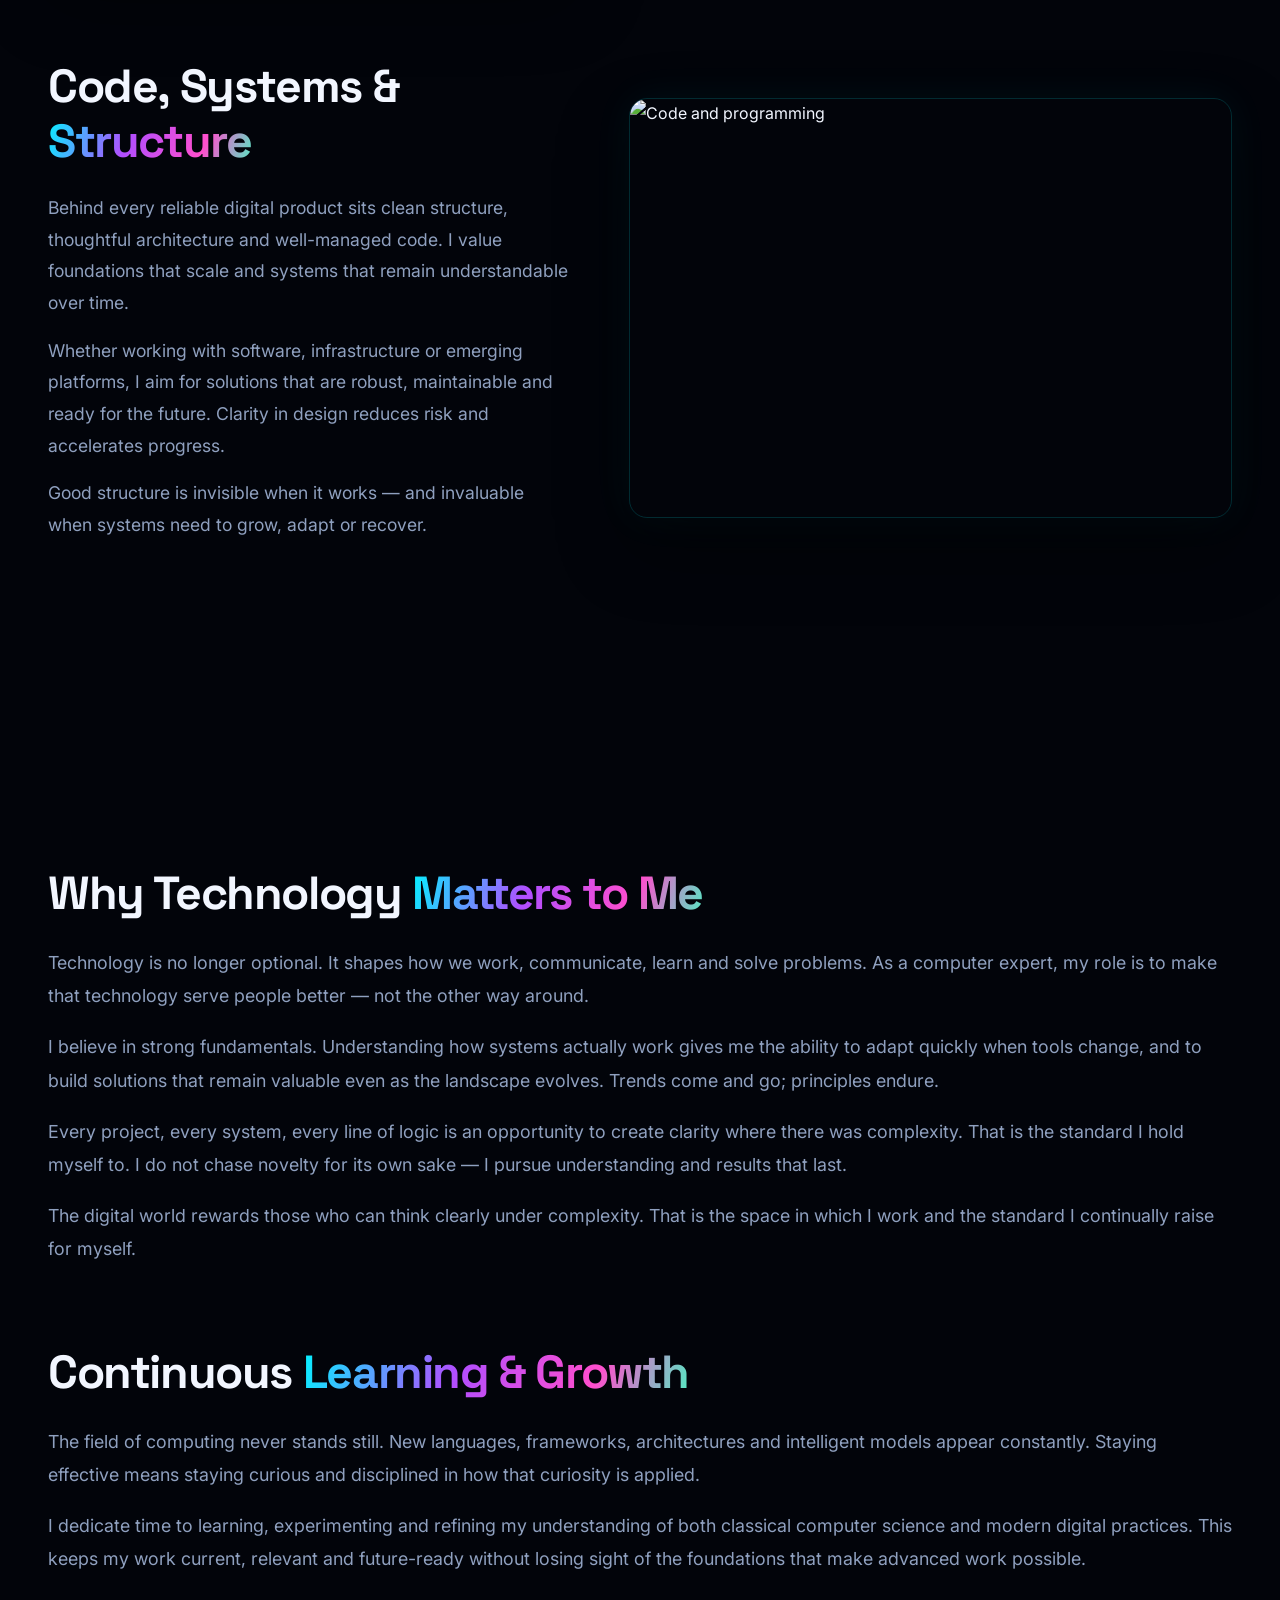
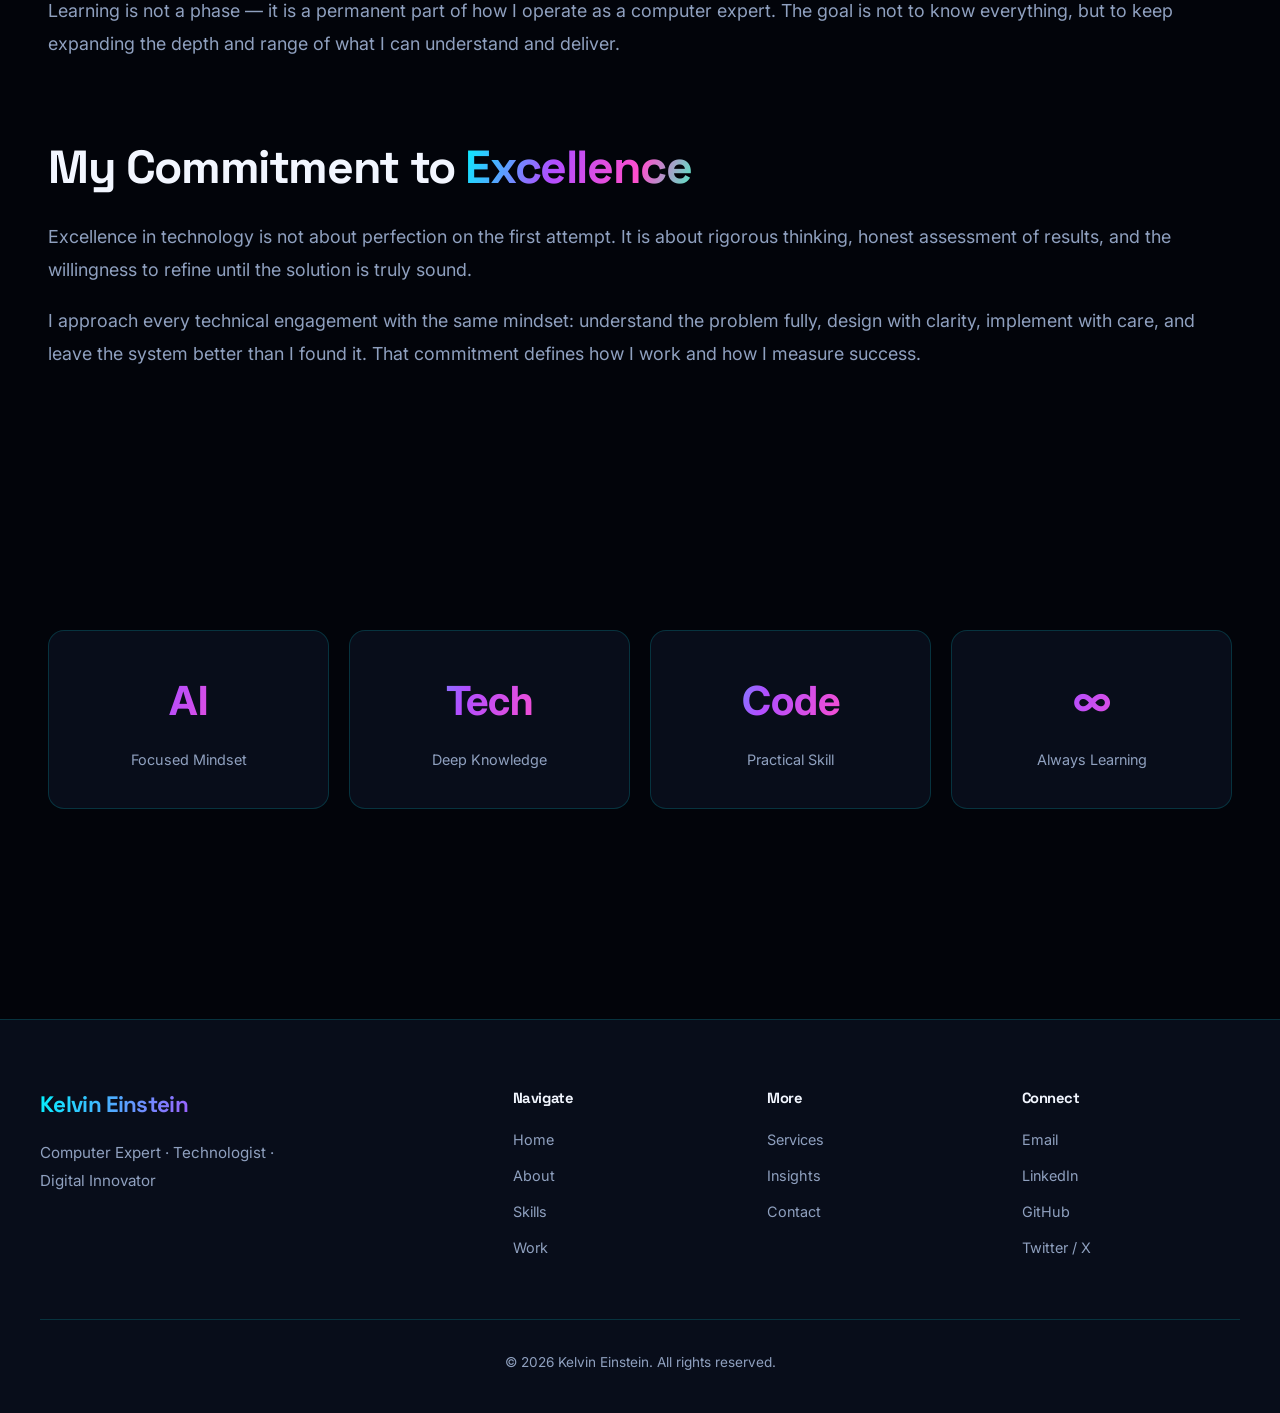
==== commit ce5a74a2: "Bigger headings, full-width text, wider images, more content, richer AI colors and extra movements" ====
--- a/index.html
+++ b/index.html
@@ -24,13 +24,10 @@
             <li><a href="contact.html">Contact</a></li>
         </ul>
         <div class="hamburger" id="hamburger">
-            <span></span>
-            <span></span>
-            <span></span>
+            <span></span><span></span><span></span>
         </div>
     </nav>
 
-    <!-- HERO -->
     <section class="hero">
         <div class="hero-ai-layer">
             <div class="circuit"></div>
@@ -38,21 +35,27 @@
             <div class="circuit"></div>
             <div class="circuit c2"></div>
             <div class="circuit c3"></div>
+            <div class="circuit c4"></div>
             <div class="circuit"></div>
             <div class="circuit c2"></div>
             <div class="circuit c3"></div>
+            <div class="circuit c4"></div>
             <div class="circuit"></div>
             <div class="circuit c2"></div>
             <div class="node"></div>
             <div class="node n2"></div>
             <div class="node"></div>
             <div class="node n3"></div>
+            <div class="node n4"></div>
             <div class="node"></div>
             <div class="node n2"></div>
-            <div class="node"></div>
             <div class="node n3"></div>
+            <div class="node"></div>
+            <div class="node n4"></div>
             <div class="node n2"></div>
             <div class="node"></div>
+            <div class="particle"></div>
+            <div class="particle"></div>
             <div class="particle"></div>
             <div class="particle"></div>
             <div class="particle"></div>
@@ -79,47 +82,46 @@
         <div class="hero-float-badge">Scroll to explore</div>
     </section>
 
-    <!-- INTRO -->
     <section class="section">
         <div class="section-header">
             <h2>Computer <span>Expert</span></h2>
-            <p>I operate at the intersection of computing, intelligent systems and practical problem-solving — turning complexity into clear, powerful results.</p>
+            <p>I operate at the intersection of computing, intelligent systems and practical problem-solving — turning complexity into clear, powerful results that stand the test of time.</p>
         </div>
 
         <div class="features-grid">
             <div class="feature-card">
                 <div class="feature-icon">◇</div>
                 <h3>Systems Thinking</h3>
-                <p>I understand how computers, networks and software interact as complete systems. This allows me to diagnose problems at the root and design solutions that last.</p>
+                <p>I understand how computers, networks and software interact as complete systems. This allows me to diagnose problems at the root and design solutions that last, rather than temporary fixes that break under pressure.</p>
             </div>
             <div class="feature-card">
                 <div class="feature-icon">◆</div>
                 <h3>Technical Precision</h3>
-                <p>Every technical challenge is approached with structure, clarity and attention to detail — from analysis to implementation and optimisation.</p>
+                <p>Every technical challenge is approached with structure, clarity and attention to detail — from analysis and architecture through to implementation, testing and long-term optimisation.</p>
             </div>
             <div class="feature-card">
                 <div class="feature-icon">◈</div>
                 <h3>Digital Innovation</h3>
-                <p>I continuously explore emerging technologies, automation and intelligent tools that expand what computers can achieve for people and organisations.</p>
+                <p>I continuously explore emerging technologies, automation and intelligent tools that expand what computers can achieve for people, teams and organisations in the real world.</p>
             </div>
             <div class="feature-card">
                 <div class="feature-icon">▣</div>
                 <h3>Problem Solving</h3>
-                <p>Complex issues become solvable when broken down correctly. I specialise in turning unclear technical situations into actionable, reliable outcomes.</p>
-            </div>
-        </div>
-    </section>
-
-    <!-- AI / COMPUTER IMAGE SECTIONS -->
+                <p>Complex issues become solvable when broken down correctly. I specialise in turning unclear technical situations into actionable, reliable outcomes that create lasting value.</p>
+            </div>
+        </div>
+    </section>
+
     <section class="section">
         <div class="content-with-img">
             <div class="text">
                 <h2>The Power of <span>Computing</span></h2>
-                <p>Computers are the engines of modern progress. Understanding how they process information, manage resources and execute instructions is the foundation of everything I do.</p>
-                <p>From low-level system behaviour to high-level software design, I treat computing as both a science and a craft — precise, logical and endlessly powerful.</p>
+                <p>Computers are the engines of modern progress. Understanding how they process information, manage resources and execute instructions is the foundation of everything I do as a computer expert.</p>
+                <p>From low-level system behaviour to high-level software design, I treat computing as both a science and a craft — precise, logical and endlessly powerful. Every system has patterns; my work is to see them clearly and use them well.</p>
+                <p>This deep understanding allows me to move confidently across different layers of technology, adapting to new tools while remaining grounded in principles that do not change.</p>
             </div>
             <div class="img-wrap">
-                <img src="https://images.unsplash.com/photo-1518770660439-4636190af475?w=900&q=80" alt="Computer technology circuit">
+                <img src="https://images.unsplash.com/photo-1518770660439-4636190af475?w=1000&q=80" alt="Computer technology circuit">
             </div>
         </div>
 
@@ -127,10 +129,11 @@
             <div class="text">
                 <h2>Intelligence & <span>Automation</span></h2>
                 <p>Artificial intelligence and automation are reshaping what is possible. I stay deeply engaged with how intelligent systems learn, decide and interact with the real world.</p>
-                <p>My focus is practical: using these technologies to create clearer workflows, smarter tools and better outcomes for people who rely on technology every day.</p>
+                <p>My focus is practical: using these technologies to create clearer workflows, smarter tools and better outcomes for people who rely on technology every day. AI is most powerful when it amplifies human capability rather than replacing judgment.</p>
+                <p>I explore the intersection of classical computing and modern intelligent systems so that solutions remain both advanced and trustworthy.</p>
             </div>
             <div class="img-wrap">
-                <img src="https://images.unsplash.com/photo-1677442136019-21780ecad995?w=900&q=80" alt="Artificial intelligence concept">
+                <img src="https://images.unsplash.com/photo-1677442136019-21780ecad995?w=1000&q=80" alt="Artificial intelligence concept">
             </div>
         </div>
 
@@ -138,31 +141,38 @@
             <div class="text">
                 <h2>Code, Systems & <span>Structure</span></h2>
                 <p>Behind every reliable digital product sits clean structure, thoughtful architecture and well-managed code. I value foundations that scale and systems that remain understandable over time.</p>
-                <p>Whether working with software, infrastructure or emerging platforms, I aim for solutions that are robust, maintainable and ready for the future.</p>
+                <p>Whether working with software, infrastructure or emerging platforms, I aim for solutions that are robust, maintainable and ready for the future. Clarity in design reduces risk and accelerates progress.</p>
+                <p>Good structure is invisible when it works — and invaluable when systems need to grow, adapt or recover.</p>
             </div>
             <div class="img-wrap">
-                <img src="https://images.unsplash.com/photo-1555949963-aa79dcee981c?w=900&q=80" alt="Code and programming">
-            </div>
-        </div>
-    </section>
-
-    <!-- LONG CONTENT -->
+                <img src="https://images.unsplash.com/photo-1555949963-aa79dcee981c?w=1000&q=80" alt="Code and programming">
+            </div>
+        </div>
+    </section>
+
     <section class="section">
         <div class="content-block">
-            <h2>Why Technology <span>Matters</span></h2>
+            <h2>Why Technology <span>Matters to Me</span></h2>
             <p>Technology is no longer optional. It shapes how we work, communicate, learn and solve problems. As a computer expert, my role is to make that technology serve people better — not the other way around.</p>
-            <p>I believe in strong fundamentals. Understanding how systems actually work gives me the ability to adapt quickly when tools change, and to build solutions that remain valuable even as the landscape evolves.</p>
-            <p>Every project, every system, every line of logic is an opportunity to create clarity where there was complexity. That is the standard I hold myself to.</p>
+            <p>I believe in strong fundamentals. Understanding how systems actually work gives me the ability to adapt quickly when tools change, and to build solutions that remain valuable even as the landscape evolves. Trends come and go; principles endure.</p>
+            <p>Every project, every system, every line of logic is an opportunity to create clarity where there was complexity. That is the standard I hold myself to. I do not chase novelty for its own sake — I pursue understanding and results that last.</p>
+            <p>The digital world rewards those who can think clearly under complexity. That is the space in which I work and the standard I continually raise for myself.</p>
         </div>
 
         <div class="content-block">
-            <h2>Continuous <span>Learning</span></h2>
-            <p>The field of computing never stands still. New languages, frameworks, architectures and intelligent models appear constantly. Staying effective means staying curious.</p>
-            <p>I dedicate time to learning, experimenting and refining my understanding of both classical computer science and modern digital practices. This keeps my work current, relevant and future-ready.</p>
-        </div>
-    </section>
-
-    <!-- STATS -->
+            <h2>Continuous <span>Learning & Growth</span></h2>
+            <p>The field of computing never stands still. New languages, frameworks, architectures and intelligent models appear constantly. Staying effective means staying curious and disciplined in how that curiosity is applied.</p>
+            <p>I dedicate time to learning, experimenting and refining my understanding of both classical computer science and modern digital practices. This keeps my work current, relevant and future-ready without losing sight of the foundations that make advanced work possible.</p>
+            <p>Learning is not a phase — it is a permanent part of how I operate as a computer expert. The goal is not to know everything, but to keep expanding the depth and range of what I can understand and deliver.</p>
+        </div>
+
+        <div class="content-block">
+            <h2>My Commitment to <span>Excellence</span></h2>
+            <p>Excellence in technology is not about perfection on the first attempt. It is about rigorous thinking, honest assessment of results, and the willingness to refine until the solution is truly sound.</p>
+            <p>I approach every technical engagement with the same mindset: understand the problem fully, design with clarity, implement with care, and leave the system better than I found it. That commitment defines how I work and how I measure success.</p>
+        </div>
+    </section>
+
     <section class="section" style="padding-top: 10px;">
         <div class="stats-row">
             <div class="stat-item">
--- a/style.css
+++ b/style.css
@@ -1,5 +1,5 @@
 /* ============================================
-   KELVIN EINSTEIN — Ultra AI Personal Site
+   KELVIN EINSTEIN — Ultra AI Personal Site v3
    ============================================ */
 
 * {
@@ -9,22 +9,24 @@
 }
 
 :root {
-    --bg-deep: #03050c;
-    --bg-card: #0a0f1c;
-    --bg-elevated: #111827;
-    --primary: #00f0ff;
-    --primary-dim: #00c4d4;
-    --accent: #a855f7;
-    --accent-2: #ec4899;
-    --text: #f0f4ff;
-    --text-muted: #8b9bb8;
-    --border: rgba(0, 240, 255, 0.14);
-    --glow-cyan: 0 0 50px rgba(0, 240, 255, 0.4);
-    --gradient-text: linear-gradient(105deg, #00f0ff 0%, #a855f7 45%, #ec4899 100%);
-    --gradient-hero: radial-gradient(ellipse at 20% 15%, rgba(0, 240, 255, 0.12) 0%, transparent 45%),
-                     radial-gradient(ellipse at 80% 75%, rgba(168, 85, 247, 0.14) 0%, transparent 50%),
-                     radial-gradient(ellipse at 50% 50%, rgba(236, 72, 153, 0.06) 0%, transparent 55%),
-                     #03050c;
+    --bg-deep: #02040a;
+    --bg-card: #080d1a;
+    --bg-elevated: #0f1629;
+    --primary: #00f5ff;
+    --primary-dim: #00c8d4;
+    --accent: #b14eff;
+    --accent-2: #ff4ecd;
+    --accent-3: #4ef0c3;
+    --text: #f2f6ff;
+    --text-muted: #8fa0bf;
+    --border: rgba(0, 245, 255, 0.16);
+    --glow-cyan: 0 0 55px rgba(0, 245, 255, 0.45);
+    --gradient-text: linear-gradient(110deg, #00f5ff 0%, #b14eff 40%, #ff4ecd 75%, #4ef0c3 100%);
+    --gradient-hero: radial-gradient(ellipse at 15% 10%, rgba(0, 245, 255, 0.14) 0%, transparent 42%),
+                     radial-gradient(ellipse at 85% 70%, rgba(177, 78, 255, 0.16) 0%, transparent 48%),
+                     radial-gradient(ellipse at 50% 90%, rgba(255, 78, 205, 0.08) 0%, transparent 50%),
+                     radial-gradient(ellipse at 70% 20%, rgba(78, 240, 195, 0.06) 0%, transparent 40%),
+                     #02040a;
 }
 
 html {
@@ -35,7 +37,7 @@
     font-family: 'Inter', 'Segoe UI', system-ui, sans-serif;
     background-color: var(--bg-deep);
     color: var(--text);
-    line-height: 1.75;
+    line-height: 1.8;
     overflow-x: hidden;
 }
 
@@ -50,19 +52,19 @@
     position: fixed;
     top: 0;
     width: 100%;
-    padding: 16px 40px;
+    padding: 16px 36px;
     display: flex;
     justify-content: space-between;
     align-items: center;
     z-index: 1000;
-    background: rgba(3, 5, 12, 0.9);
-    backdrop-filter: blur(28px);
+    background: rgba(2, 4, 10, 0.92);
+    backdrop-filter: blur(30px);
     border-bottom: 1px solid var(--border);
 }
 
 .logo {
     font-family: 'Space Grotesk', sans-serif;
-    font-size: 1.25rem;
+    font-size: 1.22rem;
     font-weight: 700;
     letter-spacing: 1.5px;
     background: var(--gradient-text);
@@ -73,7 +75,7 @@
 
 .nav-links {
     display: flex;
-    gap: 22px;
+    gap: 20px;
     list-style: none;
     flex-wrap: wrap;
     justify-content: flex-end;
@@ -83,7 +85,7 @@
     color: var(--text-muted);
     text-decoration: none;
     font-weight: 500;
-    font-size: 0.86rem;
+    font-size: 0.85rem;
     letter-spacing: 0.3px;
     transition: color 0.25s;
     position: relative;
@@ -103,7 +105,7 @@
     height: 2px;
     background: var(--primary);
     transition: width 0.3s ease;
-    box-shadow: 0 0 10px var(--primary);
+    box-shadow: 0 0 12px var(--primary);
 }
 
 .nav-links a:hover::after,
@@ -124,10 +126,10 @@
     height: 2.5px;
     background: var(--primary);
     border-radius: 2px;
-    box-shadow: 0 0 6px var(--primary);
-}
-
-/* ========== HERO — MASSIVE AI ATMOSPHERE ========== */
+    box-shadow: 0 0 8px var(--primary);
+}
+
+/* ========== HERO ========== */
 .hero {
     min-height: 100vh;
     display: flex;
@@ -135,40 +137,38 @@
     justify-content: center;
     align-items: center;
     text-align: center;
-    padding: 130px 30px 90px;
+    padding: 130px 28px 90px;
     background: var(--gradient-hero);
     position: relative;
     overflow: hidden;
 }
 
-/* Dense AI Grid */
 .hero::before {
     content: '';
     position: absolute;
     inset: 0;
     background-image:
-        linear-gradient(rgba(0, 240, 255, 0.05) 1px, transparent 1px),
-        linear-gradient(90deg, rgba(0, 240, 255, 0.05) 1px, transparent 1px);
-    background-size: 48px 48px;
-    mask-image: radial-gradient(ellipse at center, black 15%, transparent 72%);
-    -webkit-mask-image: radial-gradient(ellipse at center, black 15%, transparent 72%);
+        linear-gradient(rgba(0, 245, 255, 0.055) 1px, transparent 1px),
+        linear-gradient(90deg, rgba(0, 245, 255, 0.055) 1px, transparent 1px);
+    background-size: 44px 44px;
+    mask-image: radial-gradient(ellipse at center, black 12%, transparent 70%);
+    -webkit-mask-image: radial-gradient(ellipse at center, black 12%, transparent 70%);
     pointer-events: none;
-    animation: gridPulse 7s ease-in-out infinite;
-}
-
-/* Large soft orbs */
+    animation: gridPulse 6s ease-in-out infinite;
+}
+
 .hero::after {
     content: '';
     position: absolute;
-    width: 700px;
-    height: 700px;
-    top: -10%;
-    right: -15%;
-    background: radial-gradient(circle, rgba(0, 240, 255, 0.18) 0%, rgba(168, 85, 247, 0.1) 35%, transparent 65%);
+    width: 800px;
+    height: 800px;
+    top: -15%;
+    right: -20%;
+    background: radial-gradient(circle, rgba(0, 245, 255, 0.2) 0%, rgba(177, 78, 255, 0.12) 30%, transparent 65%);
     border-radius: 50%;
-    filter: blur(50px);
+    filter: blur(55px);
     pointer-events: none;
-    animation: orbFloat 14s ease-in-out infinite;
+    animation: orbFloat 13s ease-in-out infinite;
 }
 
 .hero-ai-layer {
@@ -179,113 +179,118 @@
     z-index: 1;
 }
 
-/* Many circuit lines */
 .hero-ai-layer .circuit {
     position: absolute;
-    height: 1px;
-    background: linear-gradient(90deg, transparent, rgba(0, 240, 255, 0.5), transparent);
-    opacity: 0.7;
-    animation: circuitScan 5.5s linear infinite;
-}
-
-.hero-ai-layer .circuit.c2 { background: linear-gradient(90deg, transparent, rgba(168, 85, 247, 0.55), transparent); }
-.hero-ai-layer .circuit.c3 { background: linear-gradient(90deg, transparent, rgba(236, 72, 153, 0.45), transparent); }
-
-.hero-ai-layer .circuit:nth-child(1)  { top: 12%; left: 5%;  width: 240px; animation-delay: 0s; }
-.hero-ai-layer .circuit:nth-child(2)  { top: 22%; right: 8%; width: 190px; animation-delay: 0.8s; }
-.hero-ai-layer .circuit:nth-child(3)  { top: 35%; left: 12%; width: 210px; animation-delay: 1.6s; }
-.hero-ai-layer .circuit:nth-child(4)  { top: 48%; right: 15%; width: 170px; animation-delay: 2.4s; }
-.hero-ai-layer .circuit:nth-child(5)  { top: 58%; left: 8%;  width: 260px; animation-delay: 3.2s; }
-.hero-ai-layer .circuit:nth-child(6)  { top: 68%; right: 10%; width: 200px; animation-delay: 4s; }
-.hero-ai-layer .circuit:nth-child(7)  { top: 18%; left: 40%; width: 150px; animation-delay: 1.2s; }
-.hero-ai-layer .circuit:nth-child(8)  { top: 42%; left: 55%; width: 180px; animation-delay: 2.8s; }
-.hero-ai-layer .circuit:nth-child(9)  { top: 75%; left: 30%; width: 220px; animation-delay: 4.5s; }
-.hero-ai-layer .circuit:nth-child(10) { top: 28%; right: 25%; width: 130px; animation-delay: 0.4s; }
-
-/* Glowing nodes */
+    height: 1.5px;
+    background: linear-gradient(90deg, transparent, rgba(0, 245, 255, 0.55), transparent);
+    opacity: 0.75;
+    animation: circuitScan 5s linear infinite;
+}
+
+.hero-ai-layer .circuit.c2 { background: linear-gradient(90deg, transparent, rgba(177, 78, 255, 0.6), transparent); }
+.hero-ai-layer .circuit.c3 { background: linear-gradient(90deg, transparent, rgba(255, 78, 205, 0.5), transparent); }
+.hero-ai-layer .circuit.c4 { background: linear-gradient(90deg, transparent, rgba(78, 240, 195, 0.5), transparent); }
+
+.hero-ai-layer .circuit:nth-child(1)  { top: 10%; left: 4%;  width: 260px; animation-delay: 0s; }
+.hero-ai-layer .circuit:nth-child(2)  { top: 18%; right: 6%; width: 200px; animation-delay: 0.6s; }
+.hero-ai-layer .circuit:nth-child(3)  { top: 28%; left: 10%; width: 230px; animation-delay: 1.2s; }
+.hero-ai-layer .circuit:nth-child(4)  { top: 38%; right: 12%; width: 180px; animation-delay: 1.8s; }
+.hero-ai-layer .circuit:nth-child(5)  { top: 48%; left: 6%;  width: 280px; animation-delay: 2.4s; }
+.hero-ai-layer .circuit:nth-child(6)  { top: 58%; right: 8%; width: 210px; animation-delay: 3s; }
+.hero-ai-layer .circuit:nth-child(7)  { top: 68%; left: 14%; width: 190px; animation-delay: 3.6s; }
+.hero-ai-layer .circuit:nth-child(8)  { top: 78%; right: 15%; width: 240px; animation-delay: 4.2s; }
+.hero-ai-layer .circuit:nth-child(9)  { top: 15%; left: 42%; width: 160px; animation-delay: 0.9s; }
+.hero-ai-layer .circuit:nth-child(10) { top: 35%; left: 55%; width: 200px; animation-delay: 2.1s; }
+.hero-ai-layer .circuit:nth-child(11) { top: 55%; left: 48%; width: 150px; animation-delay: 3.3s; }
+.hero-ai-layer .circuit:nth-child(12) { top: 72%; left: 35%; width: 170px; animation-delay: 4.5s; }
+
 .hero-ai-layer .node {
     position: absolute;
-    width: 7px;
-    height: 7px;
+    width: 8px;
+    height: 8px;
     background: var(--primary);
     border-radius: 50%;
-    box-shadow: 0 0 14px var(--primary), 0 0 28px rgba(0, 240, 255, 0.5);
-    animation: nodePulse 2.8s ease-in-out infinite;
-}
-
-.hero-ai-layer .node.n2 { background: var(--accent); box-shadow: 0 0 14px var(--accent), 0 0 28px rgba(168, 85, 247, 0.5); }
-.hero-ai-layer .node.n3 { background: var(--accent-2); box-shadow: 0 0 14px var(--accent-2), 0 0 28px rgba(236, 72, 153, 0.45); }
-
-.hero-ai-layer .node:nth-child(11) { top: 15%; left: 15%; animation-delay: 0.1s; }
-.hero-ai-layer .node:nth-child(12) { top: 25%; right: 18%; animation-delay: 0.5s; }
-.hero-ai-layer .node:nth-child(13) { top: 40%; left: 22%; animation-delay: 0.9s; }
-.hero-ai-layer .node:nth-child(14) { top: 55%; right: 20%; animation-delay: 1.3s; }
-.hero-ai-layer .node:nth-child(15) { top: 70%; left: 18%; animation-delay: 1.7s; }
-.hero-ai-layer .node:nth-child(16) { top: 32%; left: 50%; animation-delay: 0.3s; }
-.hero-ai-layer .node:nth-child(17) { top: 48%; left: 65%; animation-delay: 1.1s; }
-.hero-ai-layer .node:nth-child(18) { top: 62%; left: 45%; animation-delay: 1.9s; }
-.hero-ai-layer .node:nth-child(19) { top: 20%; left: 70%; animation-delay: 0.7s; }
-.hero-ai-layer .node:nth-child(20) { top: 78%; right: 25%; animation-delay: 2.2s; }
-
-/* Floating particles */
+    box-shadow: 0 0 16px var(--primary), 0 0 32px rgba(0, 245, 255, 0.55);
+    animation: nodePulse 2.6s ease-in-out infinite;
+}
+
+.hero-ai-layer .node.n2 { background: var(--accent); box-shadow: 0 0 16px var(--accent), 0 0 32px rgba(177, 78, 255, 0.55); }
+.hero-ai-layer .node.n3 { background: var(--accent-2); box-shadow: 0 0 16px var(--accent-2), 0 0 32px rgba(255, 78, 205, 0.5); }
+.hero-ai-layer .node.n4 { background: var(--accent-3); box-shadow: 0 0 16px var(--accent-3), 0 0 32px rgba(78, 240, 195, 0.5); }
+
+.hero-ai-layer .node:nth-child(13) { top: 12%; left: 12%; animation-delay: 0.1s; }
+.hero-ai-layer .node:nth-child(14) { top: 22%; right: 14%; animation-delay: 0.4s; }
+.hero-ai-layer .node:nth-child(15) { top: 32%; left: 18%; animation-delay: 0.7s; }
+.hero-ai-layer .node:nth-child(16) { top: 42%; right: 16%; animation-delay: 1s; }
+.hero-ai-layer .node:nth-child(17) { top: 52%; left: 14%; animation-delay: 1.3s; }
+.hero-ai-layer .node:nth-child(18) { top: 62%; right: 18%; animation-delay: 1.6s; }
+.hero-ai-layer .node:nth-child(19) { top: 72%; left: 20%; animation-delay: 1.9s; }
+.hero-ai-layer .node:nth-child(20) { top: 25%; left: 48%; animation-delay: 0.3s; }
+.hero-ai-layer .node:nth-child(21) { top: 45%; left: 62%; animation-delay: 0.9s; }
+.hero-ai-layer .node:nth-child(22) { top: 65%; left: 50%; animation-delay: 1.5s; }
+.hero-ai-layer .node:nth-child(23) { top: 18%; left: 72%; animation-delay: 0.6s; }
+.hero-ai-layer .node:nth-child(24) { top: 80%; right: 22%; animation-delay: 2.1s; }
+
 .hero-ai-layer .particle {
     position: absolute;
     width: 3px;
     height: 3px;
-    background: rgba(0, 240, 255, 0.7);
+    background: rgba(0, 245, 255, 0.8);
     border-radius: 50%;
-    animation: particleRise 9s linear infinite;
-}
-
-.hero-ai-layer .particle:nth-child(21) { left: 10%; animation-delay: 0s; }
-.hero-ai-layer .particle:nth-child(22) { left: 25%; animation-delay: 1.5s; }
-.hero-ai-layer .particle:nth-child(23) { left: 40%; animation-delay: 3s; }
-.hero-ai-layer .particle:nth-child(24) { left: 55%; animation-delay: 4.5s; }
-.hero-ai-layer .particle:nth-child(25) { left: 70%; animation-delay: 6s; }
-.hero-ai-layer .particle:nth-child(26) { left: 85%; animation-delay: 2s; }
-.hero-ai-layer .particle:nth-child(27) { left: 15%; animation-delay: 5s; }
-.hero-ai-layer .particle:nth-child(28) { left: 60%; animation-delay: 7s; }
+    animation: particleRise 8s linear infinite;
+}
+
+.hero-ai-layer .particle:nth-child(25) { left: 8%;  animation-delay: 0s; }
+.hero-ai-layer .particle:nth-child(26) { left: 20%; animation-delay: 1.2s; }
+.hero-ai-layer .particle:nth-child(27) { left: 35%; animation-delay: 2.4s; }
+.hero-ai-layer .particle:nth-child(28) { left: 50%; animation-delay: 3.6s; }
+.hero-ai-layer .particle:nth-child(29) { left: 65%; animation-delay: 4.8s; }
+.hero-ai-layer .particle:nth-child(30) { left: 80%; animation-delay: 1.8s; }
+.hero-ai-layer .particle:nth-child(31) { left: 12%; animation-delay: 5.5s; }
+.hero-ai-layer .particle:nth-child(32) { left: 55%; animation-delay: 6.5s; }
+.hero-ai-layer .particle:nth-child(33) { left: 28%; animation-delay: 3s; }
+.hero-ai-layer .particle:nth-child(34) { left: 75%; animation-delay: 0.8s; }
 
 @keyframes gridPulse {
-    0%, 100% { opacity: 0.6; }
+    0%, 100% { opacity: 0.55; }
     50% { opacity: 1; }
 }
 
 @keyframes orbFloat {
     0%, 100% { transform: translate(0, 0) scale(1); }
-    50% { transform: translate(-40px, 50px) scale(1.12); }
+    50% { transform: translate(-50px, 60px) scale(1.15); }
 }
 
 @keyframes circuitScan {
-    0% { transform: translateX(-40px); opacity: 0; }
-    15% { opacity: 0.8; }
-    85% { opacity: 0.8; }
-    100% { transform: translateX(50px); opacity: 0; }
+    0% { transform: translateX(-50px); opacity: 0; }
+    12% { opacity: 0.85; }
+    88% { opacity: 0.85; }
+    100% { transform: translateX(60px); opacity: 0; }
 }
 
 @keyframes nodePulse {
-    0%, 100% { transform: scale(1); opacity: 0.75; }
-    50% { transform: scale(1.8); opacity: 1; }
+    0%, 100% { transform: scale(1); opacity: 0.7; }
+    50% { transform: scale(2); opacity: 1; }
 }
 
 @keyframes particleRise {
-    0% { bottom: -10px; opacity: 0; transform: translateX(0); }
-    10% { opacity: 0.8; }
-    90% { opacity: 0.6; }
-    100% { bottom: 110%; opacity: 0; transform: translateX(30px); }
+    0% { bottom: -15px; opacity: 0; transform: translateX(0); }
+    8% { opacity: 0.9; }
+    92% { opacity: 0.5; }
+    100% { bottom: 115%; opacity: 0; transform: translateX(40px); }
 }
 
 /* GIANT NAME */
 .hero h1 {
-    font-size: clamp(4.2rem, 13vw, 10rem);
-    line-height: 0.92;
-    margin-bottom: 18px;
+    font-size: clamp(4.5rem, 14vw, 11rem);
+    line-height: 0.9;
+    margin-bottom: 16px;
     font-weight: 700;
-    letter-spacing: -0.045em;
+    letter-spacing: -0.05em;
     position: relative;
     z-index: 5;
-    text-shadow: 0 0 80px rgba(0, 240, 255, 0.35);
-    animation: nameGlow 4s ease-in-out infinite;
+    text-shadow: 0 0 90px rgba(0, 245, 255, 0.4);
+    animation: nameGlow 3.5s ease-in-out infinite;
 }
 
 .hero h1 span {
@@ -294,30 +299,30 @@
     -webkit-background-clip: text;
     -webkit-text-fill-color: transparent;
     background-clip: text;
-    filter: drop-shadow(0 0 40px rgba(168, 85, 247, 0.5));
+    filter: drop-shadow(0 0 45px rgba(177, 78, 255, 0.55));
 }
 
 @keyframes nameGlow {
     0%, 100% { filter: brightness(1); }
-    50% { filter: brightness(1.15); }
-}
-
-/* Typewriter subtitle */
+    50% { filter: brightness(1.2); }
+}
+
 .hero .typewriter-wrap {
-    min-height: 1.8em;
-    margin-bottom: 36px;
+    min-height: 1.9em;
+    margin-bottom: 32px;
     position: relative;
     z-index: 5;
 }
 
 .hero .typewriter {
-    font-size: 1.35rem;
+    font-size: 1.4rem;
     color: var(--primary);
     font-weight: 500;
-    letter-spacing: 0.5px;
-    border-right: 2px solid var(--primary);
-    padding-right: 6px;
-    animation: blinkCursor 0.8s step-end infinite;
+    letter-spacing: 0.6px;
+    border-right: 2.5px solid var(--primary);
+    padding-right: 7px;
+    animation: blinkCursor 0.75s step-end infinite;
+    text-shadow: 0 0 20px rgba(0, 245, 255, 0.4);
 }
 
 @keyframes blinkCursor {
@@ -325,10 +330,10 @@
 }
 
 .hero p.sub {
-    font-size: 1.1rem;
-    color: var(--text-muted);
-    max-width: 520px;
-    margin: 0 auto 40px;
+    font-size: 1.15rem;
+    color: var(--text-muted);
+    max-width: 600px;
+    margin: 0 auto 42px;
     position: relative;
     z-index: 5;
 }
@@ -337,9 +342,9 @@
     display: inline-flex;
     align-items: center;
     gap: 10px;
-    padding: 15px 34px;
+    padding: 16px 36px;
     background: var(--primary);
-    color: #03050c;
+    color: #02040a;
     text-decoration: none;
     font-weight: 600;
     font-size: 0.95rem;
@@ -349,12 +354,12 @@
     cursor: pointer;
     position: relative;
     z-index: 5;
-    box-shadow: 0 0 25px rgba(0, 240, 255, 0.35);
+    box-shadow: 0 0 30px rgba(0, 245, 255, 0.4);
 }
 
 .btn:hover {
     background: #fff;
-    transform: translateY(-3px);
+    transform: translateY(-4px);
     box-shadow: var(--glow-cyan);
 }
 
@@ -366,8 +371,8 @@
 }
 
 .btn-outline:hover {
-    background: rgba(0, 240, 255, 0.12);
-    box-shadow: 0 0 30px rgba(0, 240, 255, 0.25);
+    background: rgba(0, 245, 255, 0.12);
+    box-shadow: 0 0 35px rgba(0, 245, 255, 0.3);
 }
 
 .hero-buttons {
@@ -379,41 +384,41 @@
     z-index: 5;
 }
 
-/* Floating AI badge */
 .hero-float-badge {
     position: absolute;
-    bottom: 40px;
+    bottom: 36px;
     left: 50%;
     transform: translateX(-50%);
     z-index: 5;
-    font-size: 0.75rem;
-    letter-spacing: 2px;
+    font-size: 0.72rem;
+    letter-spacing: 2.5px;
     text-transform: uppercase;
     color: var(--text-muted);
-    opacity: 0.7;
-    animation: floatBadge 3s ease-in-out infinite;
+    opacity: 0.65;
+    animation: floatBadge 2.8s ease-in-out infinite;
 }
 
 @keyframes floatBadge {
     0%, 100% { transform: translateX(-50%) translateY(0); }
-    50% { transform: translateX(-50%) translateY(-8px); }
-}
-
-/* ========== SECTIONS ========== */
+    50% { transform: translateX(-50%) translateY(-10px); }
+}
+
+/* ========== SECTIONS — FULL WIDTH TEXT ========== */
 .section {
-    padding: 100px 40px;
-    max-width: 1140px;
+    padding: 110px 48px;
+    max-width: 1280px;
     margin: 0 auto;
 }
 
 .section-header {
     text-align: center;
-    margin-bottom: 60px;
+    margin-bottom: 70px;
 }
 
 .section-header h2 {
-    font-size: 2.7rem;
-    margin-bottom: 16px;
+    font-size: clamp(2.6rem, 5vw, 3.6rem);
+    margin-bottom: 20px;
+    line-height: 1.15;
 }
 
 .section-header h2 span {
@@ -425,24 +430,24 @@
 
 .section-header p {
     color: var(--text-muted);
-    max-width: 580px;
+    max-width: 720px;
     margin: 0 auto;
-    font-size: 1.05rem;
+    font-size: 1.12rem;
 }
 
 /* ========== FEATURE CARDS ========== */
 .features-grid {
     display: grid;
-    grid-template-columns: repeat(auto-fit, minmax(250px, 1fr));
-    gap: 22px;
+    grid-template-columns: repeat(auto-fit, minmax(280px, 1fr));
+    gap: 24px;
 }
 
 .feature-card {
     background: var(--bg-card);
     border: 1px solid var(--border);
     border-radius: 16px;
-    padding: 34px 26px;
-    transition: all 0.35s ease;
+    padding: 38px 28px;
+    transition: all 0.4s ease;
     position: relative;
     overflow: hidden;
 }
@@ -453,16 +458,16 @@
     top: 0;
     left: 0;
     width: 100%;
-    height: 2px;
+    height: 2.5px;
     background: var(--gradient-text);
     opacity: 0;
-    transition: opacity 0.3s;
+    transition: opacity 0.35s;
 }
 
 .feature-card:hover {
-    transform: translateY(-7px);
-    border-color: rgba(0, 240, 255, 0.35);
-    box-shadow: 0 22px 50px rgba(0, 0, 0, 0.45), 0 0 35px rgba(0, 240, 255, 0.1);
+    transform: translateY(-8px);
+    border-color: rgba(0, 245, 255, 0.4);
+    box-shadow: 0 25px 55px rgba(0, 0, 0, 0.5), 0 0 40px rgba(0, 245, 255, 0.12);
 }
 
 .feature-card:hover::before {
@@ -470,40 +475,48 @@
 }
 
 .feature-icon {
-    width: 50px;
-    height: 50px;
-    background: rgba(0, 240, 255, 0.1);
-    border-radius: 12px;
+    width: 54px;
+    height: 54px;
+    background: rgba(0, 245, 255, 0.1);
+    border-radius: 14px;
     display: flex;
     align-items: center;
     justify-content: center;
-    font-size: 1.4rem;
-    margin-bottom: 20px;
+    font-size: 1.45rem;
+    margin-bottom: 22px;
     color: var(--primary);
-    border: 1px solid rgba(0, 240, 255, 0.22);
+    border: 1px solid rgba(0, 245, 255, 0.25);
+    transition: all 0.3s;
+}
+
+.feature-card:hover .feature-icon {
+    background: rgba(0, 245, 255, 0.18);
+    box-shadow: 0 0 20px rgba(0, 245, 255, 0.25);
 }
 
 .feature-card h3 {
-    font-size: 1.2rem;
-    margin-bottom: 12px;
+    font-size: 1.3rem;
+    margin-bottom: 14px;
 }
 
 .feature-card p {
     color: var(--text-muted);
-    font-size: 0.94rem;
-}
-
-/* ========== IMAGE + TEXT BLOCKS ========== */
+    font-size: 1rem;
+    line-height: 1.7;
+}
+
+/* ========== IMAGE + TEXT — WIDER IMAGES ========== */
 .content-with-img {
     display: grid;
-    grid-template-columns: 1fr 1fr;
-    gap: 50px;
+    grid-template-columns: 1fr 1.15fr;
+    gap: 56px;
     align-items: center;
-    margin-bottom: 80px;
+    margin-bottom: 90px;
 }
 
 .content-with-img.reverse {
     direction: rtl;
+    grid-template-columns: 1.15fr 1fr;
 }
 
 .content-with-img.reverse > * {
@@ -511,8 +524,9 @@
 }
 
 .content-with-img .text h2 {
-    font-size: 2.2rem;
-    margin-bottom: 18px;
+    font-size: clamp(2.2rem, 4vw, 2.9rem);
+    margin-bottom: 22px;
+    line-height: 1.2;
 }
 
 .content-with-img .text h2 span {
@@ -524,16 +538,17 @@
 
 .content-with-img .text p {
     color: var(--text-muted);
-    margin-bottom: 14px;
-    font-size: 1.05rem;
+    margin-bottom: 16px;
+    font-size: 1.1rem;
+    line-height: 1.8;
 }
 
 .content-with-img .img-wrap {
-    border-radius: 16px;
+    border-radius: 18px;
     overflow: hidden;
     border: 1px solid var(--border);
-    box-shadow: 0 25px 60px rgba(0, 0, 0, 0.4);
-    height: 340px;
+    box-shadow: 0 30px 70px rgba(0, 0, 0, 0.45), 0 0 40px rgba(0, 245, 255, 0.06);
+    height: 420px;
     position: relative;
 }
 
@@ -541,21 +556,24 @@
     width: 100%;
     height: 100%;
     object-fit: cover;
-    transition: transform 0.7s ease;
+    transition: transform 0.8s ease;
 }
 
 .content-with-img .img-wrap:hover img {
-    transform: scale(1.06);
-}
-
+    transform: scale(1.07);
+}
+
+/* FULL WIDTH TEXT BLOCKS */
 .content-block {
-    max-width: 780px;
-    margin: 0 auto 70px;
+    width: 100%;
+    max-width: 100%;
+    margin: 0 0 80px;
 }
 
 .content-block h2 {
-    font-size: 2.2rem;
-    margin-bottom: 18px;
+    font-size: clamp(2.2rem, 4vw, 2.9rem);
+    margin-bottom: 24px;
+    line-height: 1.2;
 }
 
 .content-block h2 span {
@@ -567,52 +585,54 @@
 
 .content-block p {
     color: var(--text-muted);
-    margin-bottom: 16px;
-    font-size: 1.08rem;
+    margin-bottom: 18px;
+    font-size: 1.12rem;
+    line-height: 1.85;
+    max-width: 100%;
 }
 
 /* ========== STATS ========== */
 .stats-row {
     display: grid;
     grid-template-columns: repeat(4, 1fr);
-    gap: 18px;
-    margin: 50px 0;
+    gap: 20px;
+    margin: 60px 0;
 }
 
 .stat-item {
     text-align: center;
-    padding: 28px 14px;
+    padding: 34px 16px;
     background: var(--bg-card);
-    border-radius: 14px;
+    border-radius: 16px;
     border: 1px solid var(--border);
-    transition: all 0.3s;
+    transition: all 0.35s;
 }
 
 .stat-item:hover {
-    border-color: rgba(0, 240, 255, 0.35);
-    box-shadow: 0 0 30px rgba(0, 240, 255, 0.12);
-    transform: translateY(-4px);
+    border-color: rgba(0, 245, 255, 0.4);
+    box-shadow: 0 0 35px rgba(0, 245, 255, 0.15);
+    transform: translateY(-6px);
 }
 
 .stat-item .number {
-    font-size: 2.3rem;
+    font-size: 2.5rem;
     font-weight: 700;
     background: var(--gradient-text);
     -webkit-background-clip: text;
     -webkit-text-fill-color: transparent;
     background-clip: text;
     display: block;
-    margin-bottom: 6px;
+    margin-bottom: 8px;
 }
 
 .stat-item .label {
     color: var(--text-muted);
-    font-size: 0.85rem;
+    font-size: 0.9rem;
 }
 
 /* ========== PAGE HERO ========== */
 .page-hero {
-    padding: 150px 40px 80px;
+    padding: 155px 40px 85px;
     text-align: center;
     background: var(--gradient-hero);
     position: relative;
@@ -624,17 +644,17 @@
     position: absolute;
     inset: 0;
     background-image:
-        linear-gradient(rgba(0, 240, 255, 0.035) 1px, transparent 1px),
-        linear-gradient(90deg, rgba(0, 240, 255, 0.035) 1px, transparent 1px);
-    background-size: 44px 44px;
-    mask-image: radial-gradient(ellipse at center, black 25%, transparent 78%);
-    -webkit-mask-image: radial-gradient(ellipse at center, black 25%, transparent 78%);
+        linear-gradient(rgba(0, 245, 255, 0.04) 1px, transparent 1px),
+        linear-gradient(90deg, rgba(0, 245, 255, 0.04) 1px, transparent 1px);
+    background-size: 42px 42px;
+    mask-image: radial-gradient(ellipse at center, black 22%, transparent 75%);
+    -webkit-mask-image: radial-gradient(ellipse at center, black 22%, transparent 75%);
     pointer-events: none;
 }
 
 .page-hero h1 {
-    font-size: clamp(2.5rem, 6vw, 3.8rem);
-    margin-bottom: 14px;
+    font-size: clamp(2.7rem, 6.5vw, 4.2rem);
+    margin-bottom: 16px;
     position: relative;
     z-index: 1;
 }
@@ -648,9 +668,9 @@
 
 .page-hero p {
     color: var(--text-muted);
-    max-width: 520px;
+    max-width: 560px;
     margin: 0 auto;
-    font-size: 1.1rem;
+    font-size: 1.15rem;
     position: relative;
     z-index: 1;
 }
@@ -659,22 +679,22 @@
 footer {
     background: var(--bg-card);
     border-top: 1px solid var(--border);
-    padding: 60px 40px 35px;
-    margin-top: 30px;
+    padding: 65px 40px 38px;
+    margin-top: 40px;
 }
 
 .footer-grid {
-    max-width: 1100px;
+    max-width: 1200px;
     margin: 0 auto;
     display: grid;
     grid-template-columns: 2fr 1fr 1fr 1fr;
     gap: 36px;
-    margin-bottom: 45px;
+    margin-bottom: 48px;
 }
 
 .footer-brand h3 {
-    font-size: 1.35rem;
-    margin-bottom: 12px;
+    font-size: 1.4rem;
+    margin-bottom: 14px;
     background: var(--gradient-text);
     -webkit-background-clip: text;
     -webkit-text-fill-color: transparent;
@@ -683,12 +703,12 @@
 
 .footer-brand p {
     color: var(--text-muted);
+    font-size: 0.95rem;
+    max-width: 260px;
+}
+
+.footer-col h4 {
     font-size: 0.92rem;
-    max-width: 250px;
-}
-
-.footer-col h4 {
-    font-size: 0.9rem;
     margin-bottom: 16px;
 }
 
@@ -696,8 +716,8 @@
     display: block;
     color: var(--text-muted);
     text-decoration: none;
-    font-size: 0.88rem;
-    margin-bottom: 9px;
+    font-size: 0.9rem;
+    margin-bottom: 10px;
     transition: color 0.25s;
 }
 
@@ -707,78 +727,55 @@
 
 .copyright {
     text-align: center;
-    padding-top: 28px;
+    padding-top: 30px;
     border-top: 1px solid var(--border);
     color: var(--text-muted);
-    font-size: 0.84rem;
+    font-size: 0.85rem;
 }
 
 /* ========== RESPONSIVE ========== */
 @media (max-width: 980px) {
-    nav {
-        padding: 14px 20px;
-    }
+    nav { padding: 14px 18px; }
 
     .nav-links {
         position: fixed;
         top: 0;
         right: -100%;
-        width: 78%;
+        width: 80%;
         height: 100vh;
         background: var(--bg-deep);
         flex-direction: column;
         justify-content: center;
         align-items: center;
-        gap: 28px;
+        gap: 26px;
         transition: 0.4s cubic-bezier(0.4, 0, 0.2, 1);
         border-left: 1px solid var(--border);
         z-index: 999;
     }
 
-    .nav-links.active {
-        right: 0;
-    }
-
-    .hamburger {
-        display: flex;
-    }
-
-    .section {
-        padding: 70px 22px;
-    }
+    .nav-links.active { right: 0; }
+    .hamburger { display: flex; }
+
+    .section { padding: 75px 22px; }
 
     .content-with-img,
     .content-with-img.reverse {
         grid-template-columns: 1fr;
         direction: ltr;
-        gap: 30px;
+        gap: 32px;
     }
 
-    .content-with-img .img-wrap {
-        height: 260px;
-    }
-
-    .stats-row {
-        grid-template-columns: 1fr 1fr;
-    }
-
-    .footer-grid {
-        grid-template-columns: 1fr 1fr;
-    }
-
-    .hero h1 {
-        font-size: clamp(3.5rem, 14vw, 6rem);
-    }
+    .content-with-img .img-wrap { height: 300px; }
+
+    .stats-row { grid-template-columns: 1fr 1fr; }
+    .footer-grid { grid-template-columns: 1fr 1fr; }
+
+    .hero h1 { font-size: clamp(3.6rem, 14vw, 6.5rem); }
 }
 
 @media (max-width: 560px) {
-    .stats-row {
-        grid-template-columns: 1fr;
-    }
-
-    .footer-grid {
-        grid-template-columns: 1fr;
-    }
+    .stats-row { grid-template-columns: 1fr; }
+    .footer-grid { grid-template-columns: 1fr; }
 
     .hero-buttons {
         flex-direction: column;
@@ -786,16 +783,7 @@
         max-width: 280px;
     }
 
-    .btn {
-        width: 100%;
-        justify-content: center;
-    }
-
-    .hero h1 {
-        font-size: 3.4rem;
-    }
-
-    .hero .typewriter {
-        font-size: 1.1rem;
-    }
-}
+    .btn { width: 100%; justify-content: center; }
+    .hero h1 { font-size: 3.5rem; }
+    .hero .typewriter { font-size: 1.15rem; }
+}
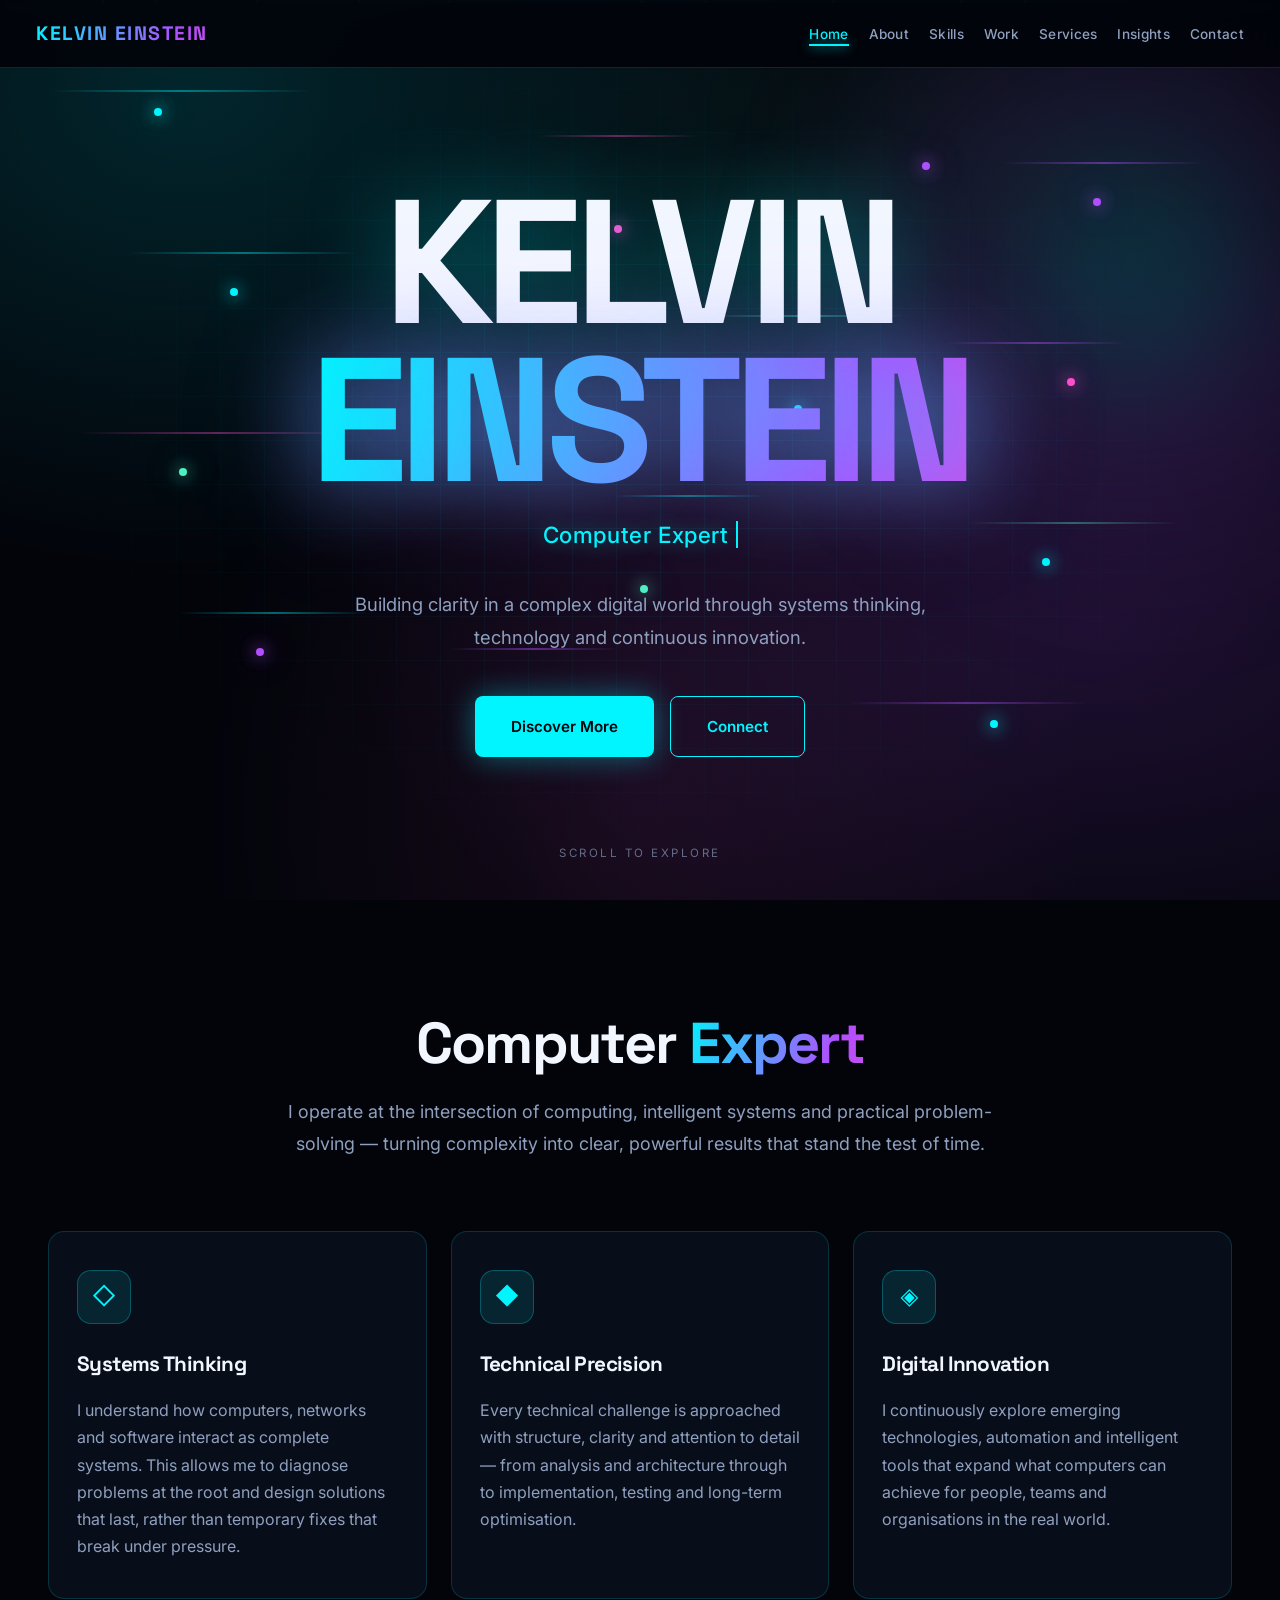
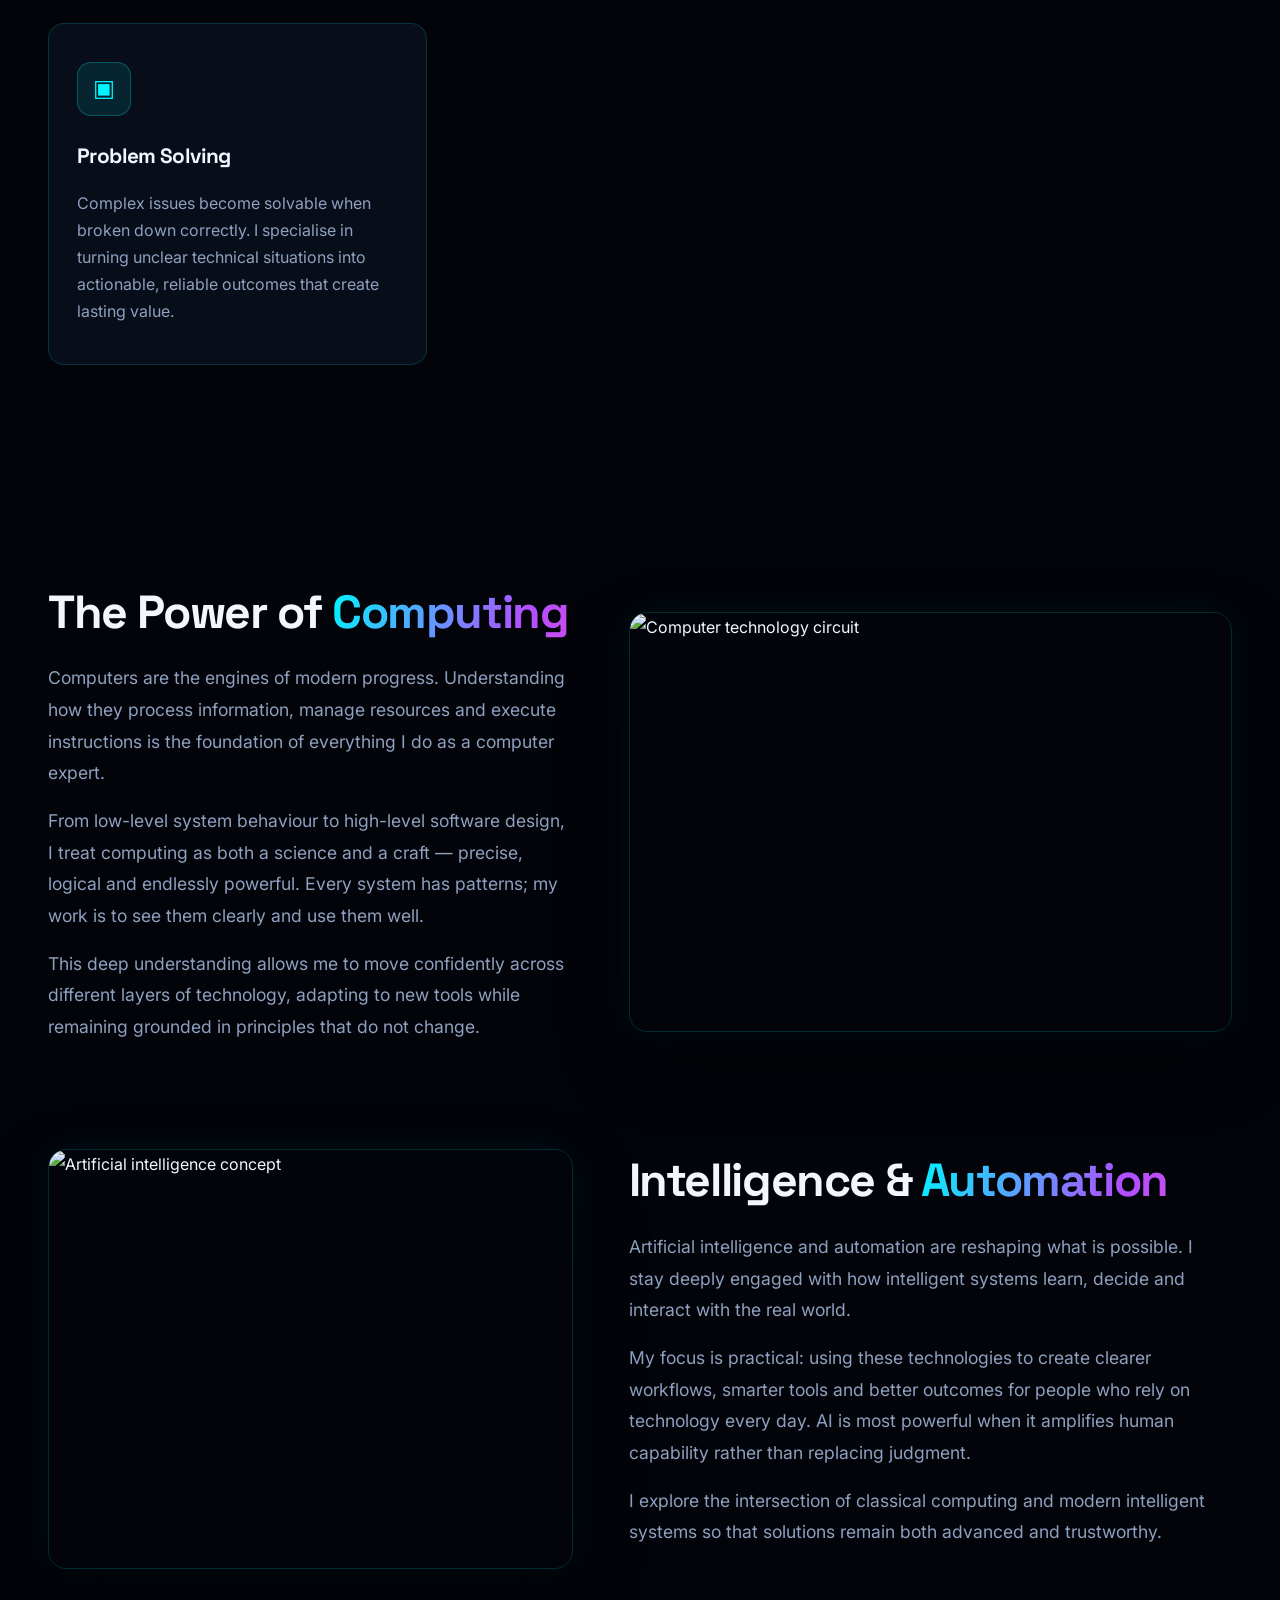
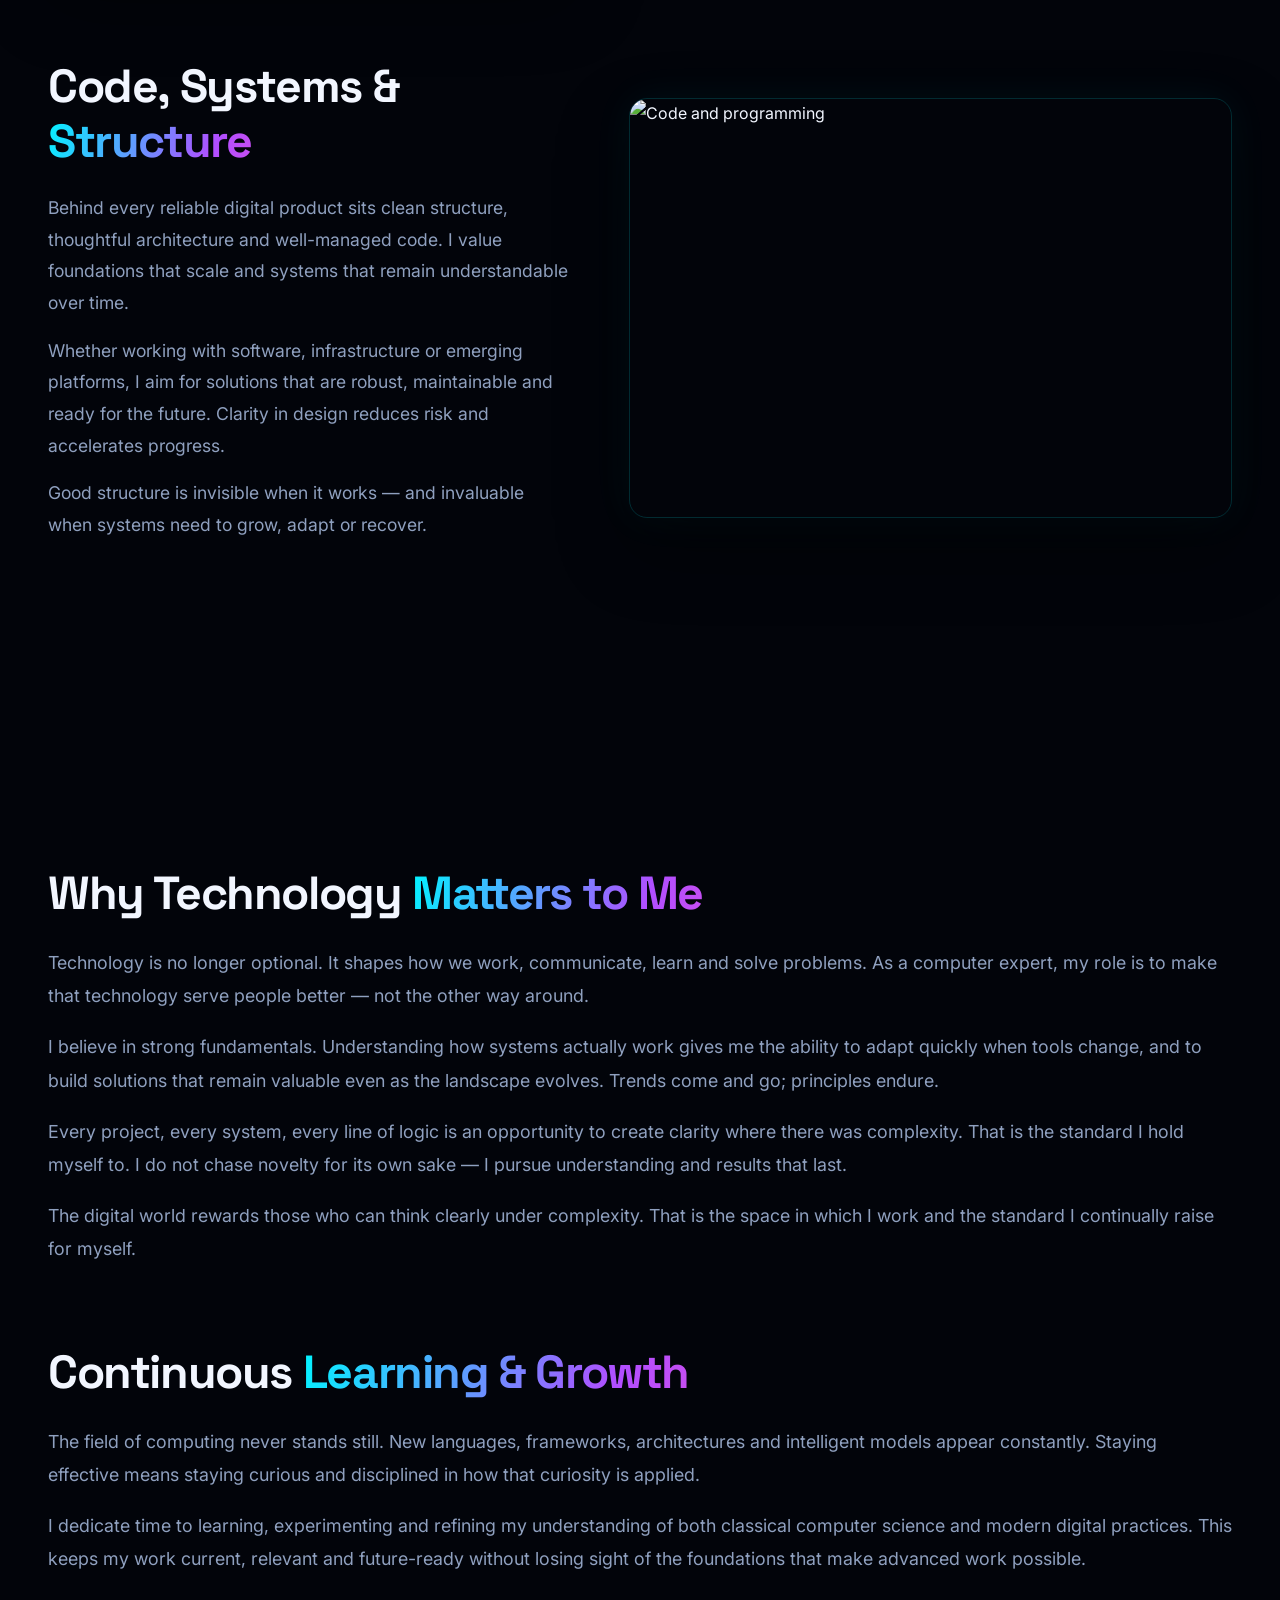
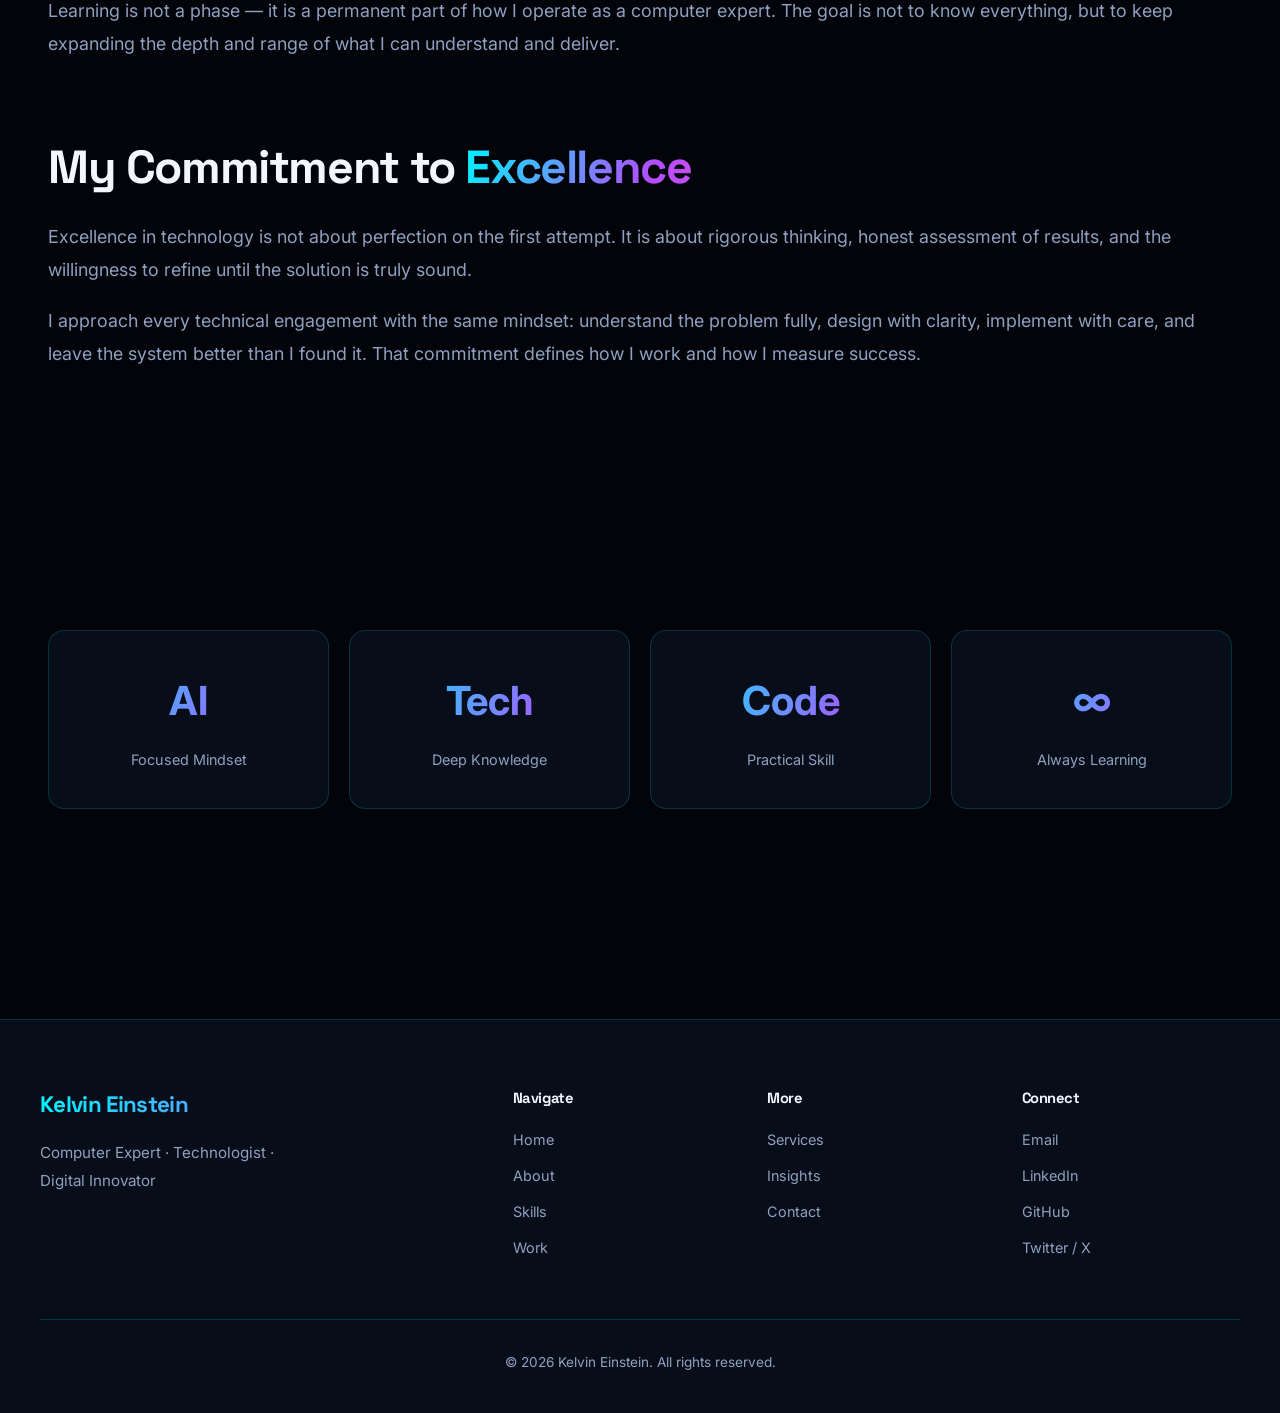
==== commit 454ece32: "Advanced CSS animations: 3D transforms, staggered reveals, neon borders, gradient shifts, floating c" ====
--- a/index.html
+++ b/index.html
@@ -29,6 +29,7 @@
     </nav>
 
     <section class="hero">
+        <div class="hero-scan"></div>
         <div class="hero-ai-layer">
             <div class="circuit"></div>
             <div class="circuit c2"></div>
--- a/style.css
+++ b/style.css
@@ -1,5 +1,5 @@
 /* ============================================
-   KELVIN EINSTEIN — Ultra AI Personal Site v3
+   KELVIN EINSTEIN — Advanced CSS Animations
    ============================================ */
 
 * {
@@ -60,6 +60,12 @@
     background: rgba(2, 4, 10, 0.92);
     backdrop-filter: blur(30px);
     border-bottom: 1px solid var(--border);
+    animation: navSlideDown 0.8s cubic-bezier(0.16, 1, 0.3, 1);
+}
+
+@keyframes navSlideDown {
+    from { transform: translateY(-100%); opacity: 0; }
+    to { transform: translateY(0); opacity: 1; }
 }
 
 .logo {
@@ -68,9 +74,17 @@
     font-weight: 700;
     letter-spacing: 1.5px;
     background: var(--gradient-text);
+    background-size: 200% 200%;
     -webkit-background-clip: text;
     -webkit-text-fill-color: transparent;
     background-clip: text;
+    animation: gradientShift 6s ease infinite;
+}
+
+@keyframes gradientShift {
+    0% { background-position: 0% 50%; }
+    50% { background-position: 100% 50%; }
+    100% { background-position: 0% 50%; }
 }
 
 .nav-links {
@@ -87,13 +101,14 @@
     font-weight: 500;
     font-size: 0.85rem;
     letter-spacing: 0.3px;
-    transition: color 0.25s;
+    transition: color 0.25s, transform 0.25s;
     position: relative;
 }
 
 .nav-links a:hover,
 .nav-links a.active {
     color: var(--primary);
+    transform: translateY(-1px);
 }
 
 .nav-links a::after {
@@ -104,7 +119,7 @@
     width: 0;
     height: 2px;
     background: var(--primary);
-    transition: width 0.3s ease;
+    transition: width 0.35s cubic-bezier(0.16, 1, 0.3, 1);
     box-shadow: 0 0 12px var(--primary);
 }
 
@@ -127,6 +142,7 @@
     background: var(--primary);
     border-radius: 2px;
     box-shadow: 0 0 8px var(--primary);
+    transition: transform 0.3s, opacity 0.3s;
 }
 
 /* ========== HERO ========== */
@@ -169,6 +185,33 @@
     filter: blur(55px);
     pointer-events: none;
     animation: orbFloat 13s ease-in-out infinite;
+}
+
+/* Scan line overlay */
+.hero-scan {
+    position: absolute;
+    inset: 0;
+    pointer-events: none;
+    z-index: 2;
+    overflow: hidden;
+}
+
+.hero-scan::after {
+    content: '';
+    position: absolute;
+    left: 0;
+    width: 100%;
+    height: 3px;
+    background: linear-gradient(90deg, transparent, rgba(0, 245, 255, 0.35), transparent);
+    animation: scanLine 5s linear infinite;
+    box-shadow: 0 0 20px rgba(0, 245, 255, 0.3);
+}
+
+@keyframes scanLine {
+    0% { top: -5%; opacity: 0; }
+    10% { opacity: 1; }
+    90% { opacity: 1; }
+    100% { top: 105%; opacity: 0; }
 }
 
 .hero-ai-layer {
@@ -258,7 +301,8 @@
 
 @keyframes orbFloat {
     0%, 100% { transform: translate(0, 0) scale(1); }
-    50% { transform: translate(-50px, 60px) scale(1.15); }
+    33% { transform: translate(-40px, 40px) scale(1.1); }
+    66% { transform: translate(30px, -20px) scale(1.05); }
 }
 
 @keyframes circuitScan {
@@ -270,17 +314,18 @@
 
 @keyframes nodePulse {
     0%, 100% { transform: scale(1); opacity: 0.7; }
-    50% { transform: scale(2); opacity: 1; }
+    50% { transform: scale(2.2); opacity: 1; }
 }
 
 @keyframes particleRise {
-    0% { bottom: -15px; opacity: 0; transform: translateX(0); }
+    0% { bottom: -15px; opacity: 0; transform: translateX(0) scale(1); }
     8% { opacity: 0.9; }
+    50% { transform: translateX(20px) scale(1.3); }
     92% { opacity: 0.5; }
-    100% { bottom: 115%; opacity: 0; transform: translateX(40px); }
-}
-
-/* GIANT NAME */
+    100% { bottom: 115%; opacity: 0; transform: translateX(40px) scale(0.6); }
+}
+
+/* GIANT NAME — advanced entrance + glow */
 .hero h1 {
     font-size: clamp(4.5rem, 14vw, 11rem);
     line-height: 0.9;
@@ -290,21 +335,37 @@
     position: relative;
     z-index: 5;
     text-shadow: 0 0 90px rgba(0, 245, 255, 0.4);
-    animation: nameGlow 3.5s ease-in-out infinite;
+    animation: nameEntrance 1.2s cubic-bezier(0.16, 1, 0.3, 1) both,
+               nameGlow 3.5s ease-in-out 1.2s infinite;
 }
 
 .hero h1 span {
     display: block;
     background: var(--gradient-text);
+    background-size: 200% 200%;
     -webkit-background-clip: text;
     -webkit-text-fill-color: transparent;
     background-clip: text;
     filter: drop-shadow(0 0 45px rgba(177, 78, 255, 0.55));
+    animation: gradientShift 5s ease infinite;
+}
+
+@keyframes nameEntrance {
+    from {
+        opacity: 0;
+        transform: translateY(40px) scale(0.92);
+        filter: blur(12px);
+    }
+    to {
+        opacity: 1;
+        transform: translateY(0) scale(1);
+        filter: blur(0);
+    }
 }
 
 @keyframes nameGlow {
-    0%, 100% { filter: brightness(1); }
-    50% { filter: brightness(1.2); }
+    0%, 100% { filter: brightness(1); text-shadow: 0 0 90px rgba(0, 245, 255, 0.4); }
+    50% { filter: brightness(1.25); text-shadow: 0 0 120px rgba(0, 245, 255, 0.6); }
 }
 
 .hero .typewriter-wrap {
@@ -312,6 +373,7 @@
     margin-bottom: 32px;
     position: relative;
     z-index: 5;
+    animation: fadeUp 1s 0.6s cubic-bezier(0.16, 1, 0.3, 1) both;
 }
 
 .hero .typewriter {
@@ -329,6 +391,11 @@
     50% { border-color: transparent; }
 }
 
+@keyframes fadeUp {
+    from { opacity: 0; transform: translateY(24px); }
+    to { opacity: 1; transform: translateY(0); }
+}
+
 .hero p.sub {
     font-size: 1.15rem;
     color: var(--text-muted);
@@ -336,6 +403,7 @@
     margin: 0 auto 42px;
     position: relative;
     z-index: 5;
+    animation: fadeUp 1s 0.9s cubic-bezier(0.16, 1, 0.3, 1) both;
 }
 
 .btn {
@@ -349,17 +417,33 @@
     font-weight: 600;
     font-size: 0.95rem;
     border-radius: 8px;
-    transition: all 0.3s ease;
+    transition: all 0.35s cubic-bezier(0.16, 1, 0.3, 1);
     border: none;
     cursor: pointer;
     position: relative;
     z-index: 5;
     box-shadow: 0 0 30px rgba(0, 245, 255, 0.4);
+    overflow: hidden;
+}
+
+.btn::before {
+    content: '';
+    position: absolute;
+    top: 0;
+    left: -100%;
+    width: 100%;
+    height: 100%;
+    background: linear-gradient(90deg, transparent, rgba(255,255,255,0.3), transparent);
+    transition: left 0.5s;
+}
+
+.btn:hover::before {
+    left: 100%;
 }
 
 .btn:hover {
     background: #fff;
-    transform: translateY(-4px);
+    transform: translateY(-4px) scale(1.03);
     box-shadow: var(--glow-cyan);
 }
 
@@ -382,6 +466,7 @@
     justify-content: center;
     position: relative;
     z-index: 5;
+    animation: fadeUp 1s 1.1s cubic-bezier(0.16, 1, 0.3, 1) both;
 }
 
 .hero-float-badge {
@@ -399,11 +484,11 @@
 }
 
 @keyframes floatBadge {
-    0%, 100% { transform: translateX(-50%) translateY(0); }
-    50% { transform: translateX(-50%) translateY(-10px); }
-}
-
-/* ========== SECTIONS — FULL WIDTH TEXT ========== */
+    0%, 100% { transform: translateX(-50%) translateY(0); opacity: 0.55; }
+    50% { transform: translateX(-50%) translateY(-12px); opacity: 0.85; }
+}
+
+/* ========== SECTIONS ========== */
 .section {
     padding: 110px 48px;
     max-width: 1280px;
@@ -423,9 +508,11 @@
 
 .section-header h2 span {
     background: var(--gradient-text);
+    background-size: 200% 200%;
     -webkit-background-clip: text;
     -webkit-text-fill-color: transparent;
     background-clip: text;
+    animation: gradientShift 7s ease infinite;
 }
 
 .section-header p {
@@ -435,11 +522,12 @@
     font-size: 1.12rem;
 }
 
-/* ========== FEATURE CARDS ========== */
+/* ========== FEATURE CARDS — 3D + stagger ========== */
 .features-grid {
     display: grid;
     grid-template-columns: repeat(auto-fit, minmax(280px, 1fr));
     gap: 24px;
+    perspective: 1000px;
 }
 
 .feature-card {
@@ -447,9 +535,39 @@
     border: 1px solid var(--border);
     border-radius: 16px;
     padding: 38px 28px;
-    transition: all 0.4s ease;
+    transition: all 0.45s cubic-bezier(0.16, 1, 0.3, 1);
     position: relative;
     overflow: hidden;
+    transform-style: preserve-3d;
+}
+
+/* Neon border animation on hover */
+.feature-card::after {
+    content: '';
+    position: absolute;
+    inset: 0;
+    border-radius: 16px;
+    padding: 1.5px;
+    background: linear-gradient(135deg, var(--primary), var(--accent), var(--accent-2), var(--accent-3));
+    background-size: 300% 300%;
+    -webkit-mask: linear-gradient(#fff 0 0) content-box, linear-gradient(#fff 0 0);
+    mask: linear-gradient(#fff 0 0) content-box, linear-gradient(#fff 0 0);
+    -webkit-mask-composite: xor;
+    mask-composite: exclude;
+    opacity: 0;
+    transition: opacity 0.4s;
+    animation: borderRotate 4s linear infinite;
+    pointer-events: none;
+}
+
+@keyframes borderRotate {
+    0% { background-position: 0% 50%; }
+    50% { background-position: 100% 50%; }
+    100% { background-position: 0% 50%; }
+}
+
+.feature-card:hover::after {
+    opacity: 1;
 }
 
 .feature-card::before {
@@ -465,9 +583,9 @@
 }
 
 .feature-card:hover {
-    transform: translateY(-8px);
-    border-color: rgba(0, 245, 255, 0.4);
-    box-shadow: 0 25px 55px rgba(0, 0, 0, 0.5), 0 0 40px rgba(0, 245, 255, 0.12);
+    transform: translateY(-10px) rotateX(2deg) rotateY(-2deg);
+    border-color: transparent;
+    box-shadow: 0 30px 60px rgba(0, 0, 0, 0.5), 0 0 50px rgba(0, 245, 255, 0.15);
 }
 
 .feature-card:hover::before {
@@ -486,17 +604,23 @@
     margin-bottom: 22px;
     color: var(--primary);
     border: 1px solid rgba(0, 245, 255, 0.25);
-    transition: all 0.3s;
+    transition: all 0.4s cubic-bezier(0.16, 1, 0.3, 1);
 }
 
 .feature-card:hover .feature-icon {
-    background: rgba(0, 245, 255, 0.18);
-    box-shadow: 0 0 20px rgba(0, 245, 255, 0.25);
+    background: rgba(0, 245, 255, 0.2);
+    box-shadow: 0 0 25px rgba(0, 245, 255, 0.35);
+    transform: scale(1.1) rotate(5deg);
 }
 
 .feature-card h3 {
     font-size: 1.3rem;
     margin-bottom: 14px;
+    transition: color 0.3s;
+}
+
+.feature-card:hover h3 {
+    color: var(--primary);
 }
 
 .feature-card p {
@@ -505,7 +629,7 @@
     line-height: 1.7;
 }
 
-/* ========== IMAGE + TEXT — WIDER IMAGES ========== */
+/* ========== IMAGE + TEXT ========== */
 .content-with-img {
     display: grid;
     grid-template-columns: 1fr 1.15fr;
@@ -531,9 +655,11 @@
 
 .content-with-img .text h2 span {
     background: var(--gradient-text);
+    background-size: 200% 200%;
     -webkit-background-clip: text;
     -webkit-text-fill-color: transparent;
     background-clip: text;
+    animation: gradientShift 6s ease infinite;
 }
 
 .content-with-img .text p {
@@ -550,20 +676,26 @@
     box-shadow: 0 30px 70px rgba(0, 0, 0, 0.45), 0 0 40px rgba(0, 245, 255, 0.06);
     height: 420px;
     position: relative;
+    transition: transform 0.5s cubic-bezier(0.16, 1, 0.3, 1), box-shadow 0.5s;
+}
+
+.content-with-img .img-wrap:hover {
+    transform: scale(1.02);
+    box-shadow: 0 35px 80px rgba(0, 0, 0, 0.5), 0 0 60px rgba(0, 245, 255, 0.12);
 }
 
 .content-with-img .img-wrap img {
     width: 100%;
     height: 100%;
     object-fit: cover;
-    transition: transform 0.8s ease;
+    transition: transform 0.9s cubic-bezier(0.16, 1, 0.3, 1);
 }
 
 .content-with-img .img-wrap:hover img {
-    transform: scale(1.07);
-}
-
-/* FULL WIDTH TEXT BLOCKS */
+    transform: scale(1.08);
+}
+
+/* FULL WIDTH TEXT */
 .content-block {
     width: 100%;
     max-width: 100%;
@@ -578,9 +710,11 @@
 
 .content-block h2 span {
     background: var(--gradient-text);
+    background-size: 200% 200%;
     -webkit-background-clip: text;
     -webkit-text-fill-color: transparent;
     background-clip: text;
+    animation: gradientShift 6s ease infinite;
 }
 
 .content-block p {
@@ -605,29 +739,50 @@
     background: var(--bg-card);
     border-radius: 16px;
     border: 1px solid var(--border);
-    transition: all 0.35s;
+    transition: all 0.4s cubic-bezier(0.16, 1, 0.3, 1);
+    position: relative;
+    overflow: hidden;
+}
+
+.stat-item::before {
+    content: '';
+    position: absolute;
+    inset: 0;
+    background: radial-gradient(circle at center, rgba(0, 245, 255, 0.08), transparent 70%);
+    opacity: 0;
+    transition: opacity 0.4s;
+}
+
+.stat-item:hover::before {
+    opacity: 1;
 }
 
 .stat-item:hover {
-    border-color: rgba(0, 245, 255, 0.4);
-    box-shadow: 0 0 35px rgba(0, 245, 255, 0.15);
-    transform: translateY(-6px);
+    border-color: rgba(0, 245, 255, 0.45);
+    box-shadow: 0 0 40px rgba(0, 245, 255, 0.18);
+    transform: translateY(-8px) scale(1.03);
 }
 
 .stat-item .number {
     font-size: 2.5rem;
     font-weight: 700;
     background: var(--gradient-text);
+    background-size: 200% 200%;
     -webkit-background-clip: text;
     -webkit-text-fill-color: transparent;
     background-clip: text;
     display: block;
     margin-bottom: 8px;
+    animation: gradientShift 5s ease infinite;
+    position: relative;
+    z-index: 1;
 }
 
 .stat-item .label {
     color: var(--text-muted);
     font-size: 0.9rem;
+    position: relative;
+    z-index: 1;
 }
 
 /* ========== PAGE HERO ========== */
@@ -650,6 +805,7 @@
     mask-image: radial-gradient(ellipse at center, black 22%, transparent 75%);
     -webkit-mask-image: radial-gradient(ellipse at center, black 22%, transparent 75%);
     pointer-events: none;
+    animation: gridPulse 8s ease-in-out infinite;
 }
 
 .page-hero h1 {
@@ -657,13 +813,16 @@
     margin-bottom: 16px;
     position: relative;
     z-index: 1;
+    animation: nameEntrance 1s cubic-bezier(0.16, 1, 0.3, 1) both;
 }
 
 .page-hero h1 span {
     background: var(--gradient-text);
+    background-size: 200% 200%;
     -webkit-background-clip: text;
     -webkit-text-fill-color: transparent;
     background-clip: text;
+    animation: gradientShift 6s ease infinite;
 }
 
 .page-hero p {
@@ -673,6 +832,7 @@
     font-size: 1.15rem;
     position: relative;
     z-index: 1;
+    animation: fadeUp 1s 0.3s cubic-bezier(0.16, 1, 0.3, 1) both;
 }
 
 /* ========== FOOTER ========== */
@@ -696,9 +856,11 @@
     font-size: 1.4rem;
     margin-bottom: 14px;
     background: var(--gradient-text);
+    background-size: 200% 200%;
     -webkit-background-clip: text;
     -webkit-text-fill-color: transparent;
     background-clip: text;
+    animation: gradientShift 7s ease infinite;
 }
 
 .footer-brand p {
@@ -718,11 +880,12 @@
     text-decoration: none;
     font-size: 0.9rem;
     margin-bottom: 10px;
-    transition: color 0.25s;
+    transition: color 0.25s, transform 0.25s;
 }
 
 .footer-col a:hover {
     color: var(--primary);
+    transform: translateX(4px);
 }
 
 .copyright {
@@ -771,6 +934,10 @@
     .footer-grid { grid-template-columns: 1fr 1fr; }
 
     .hero h1 { font-size: clamp(3.6rem, 14vw, 6.5rem); }
+
+    .feature-card:hover {
+        transform: translateY(-8px);
+    }
 }
 
 @media (max-width: 560px) {
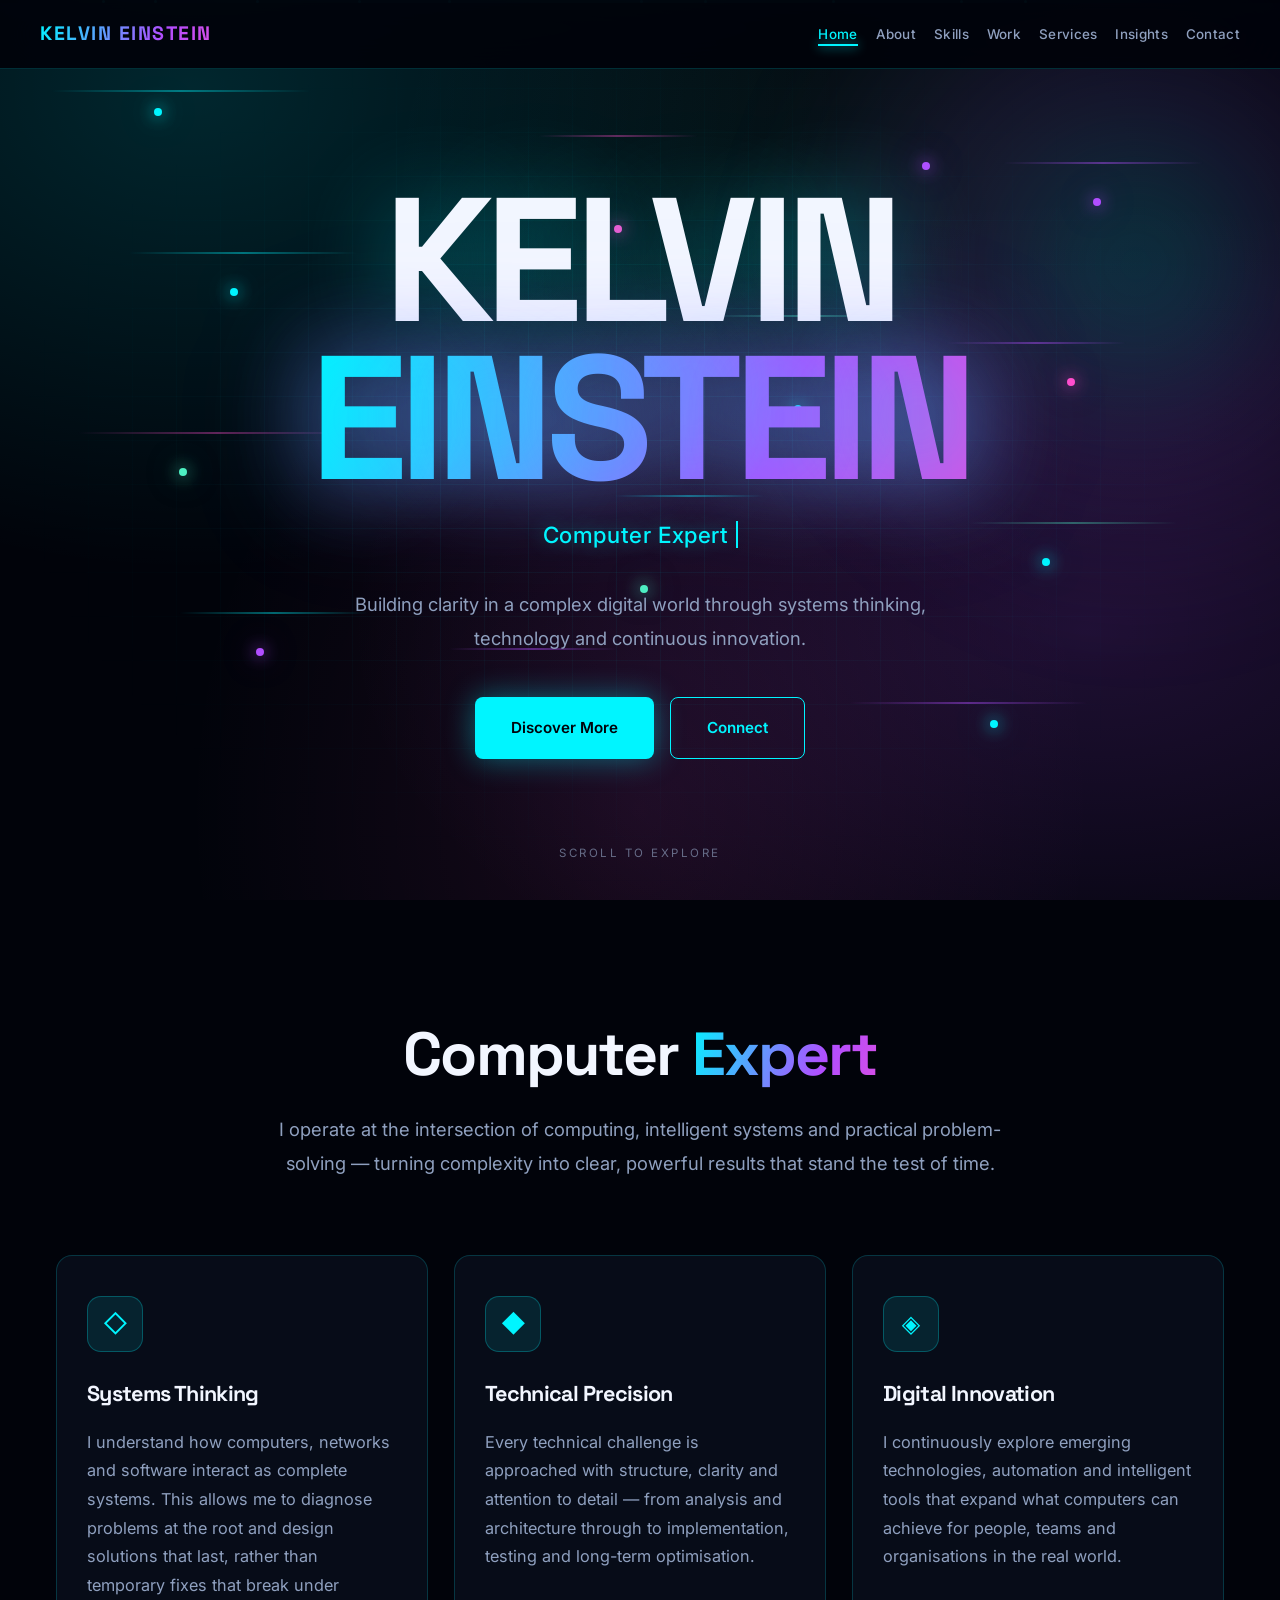
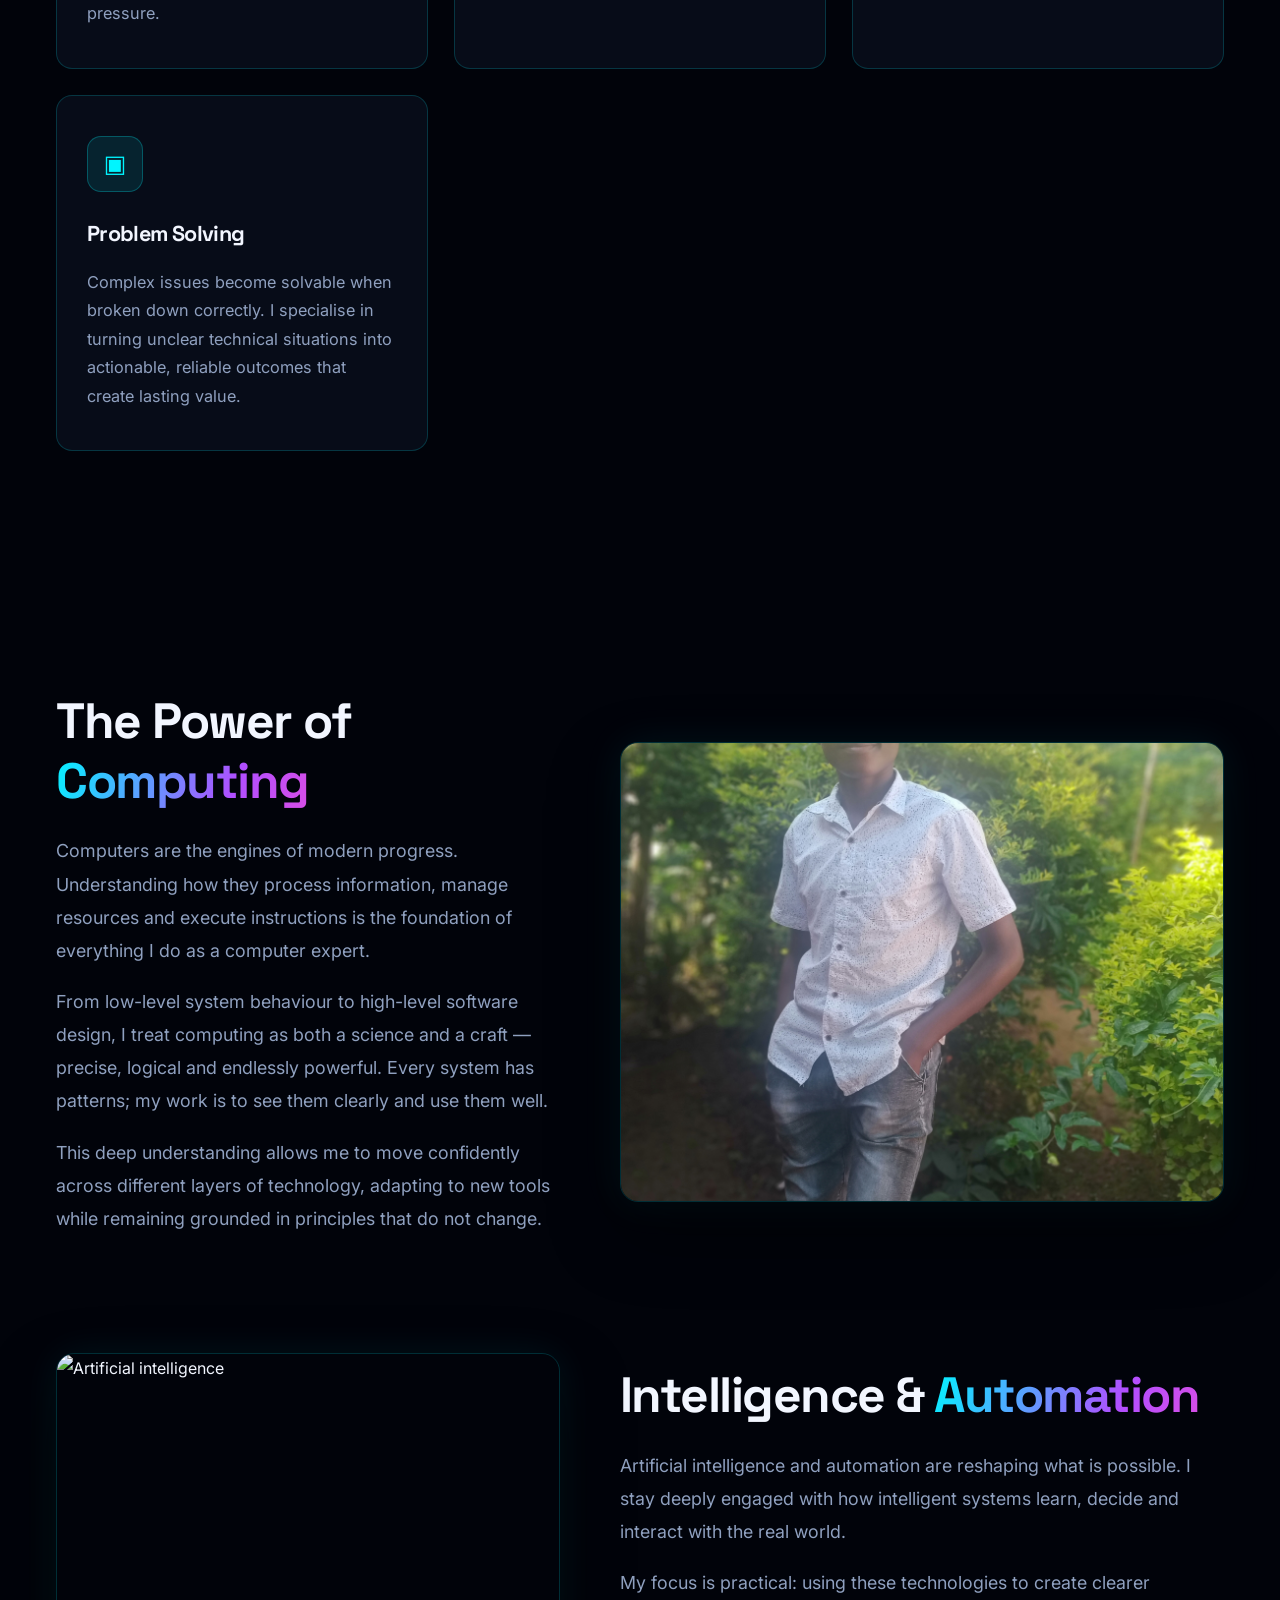
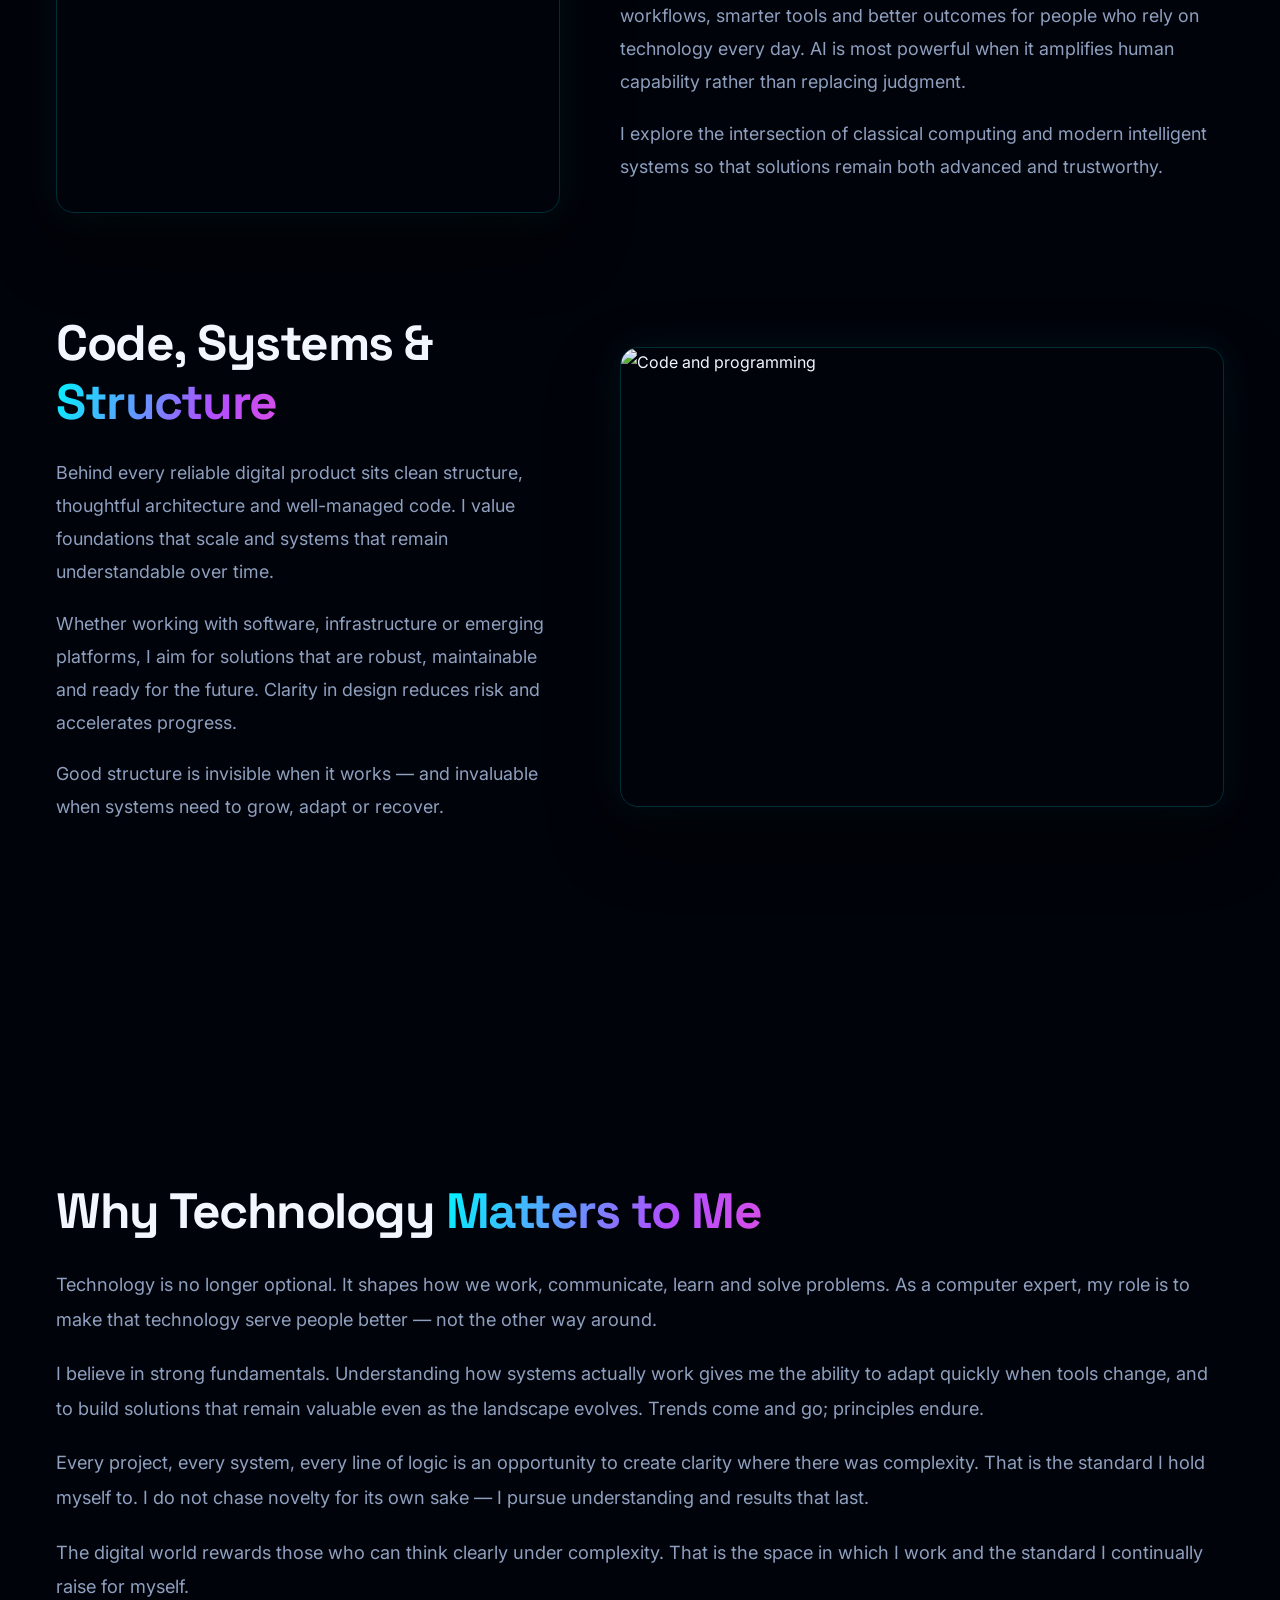
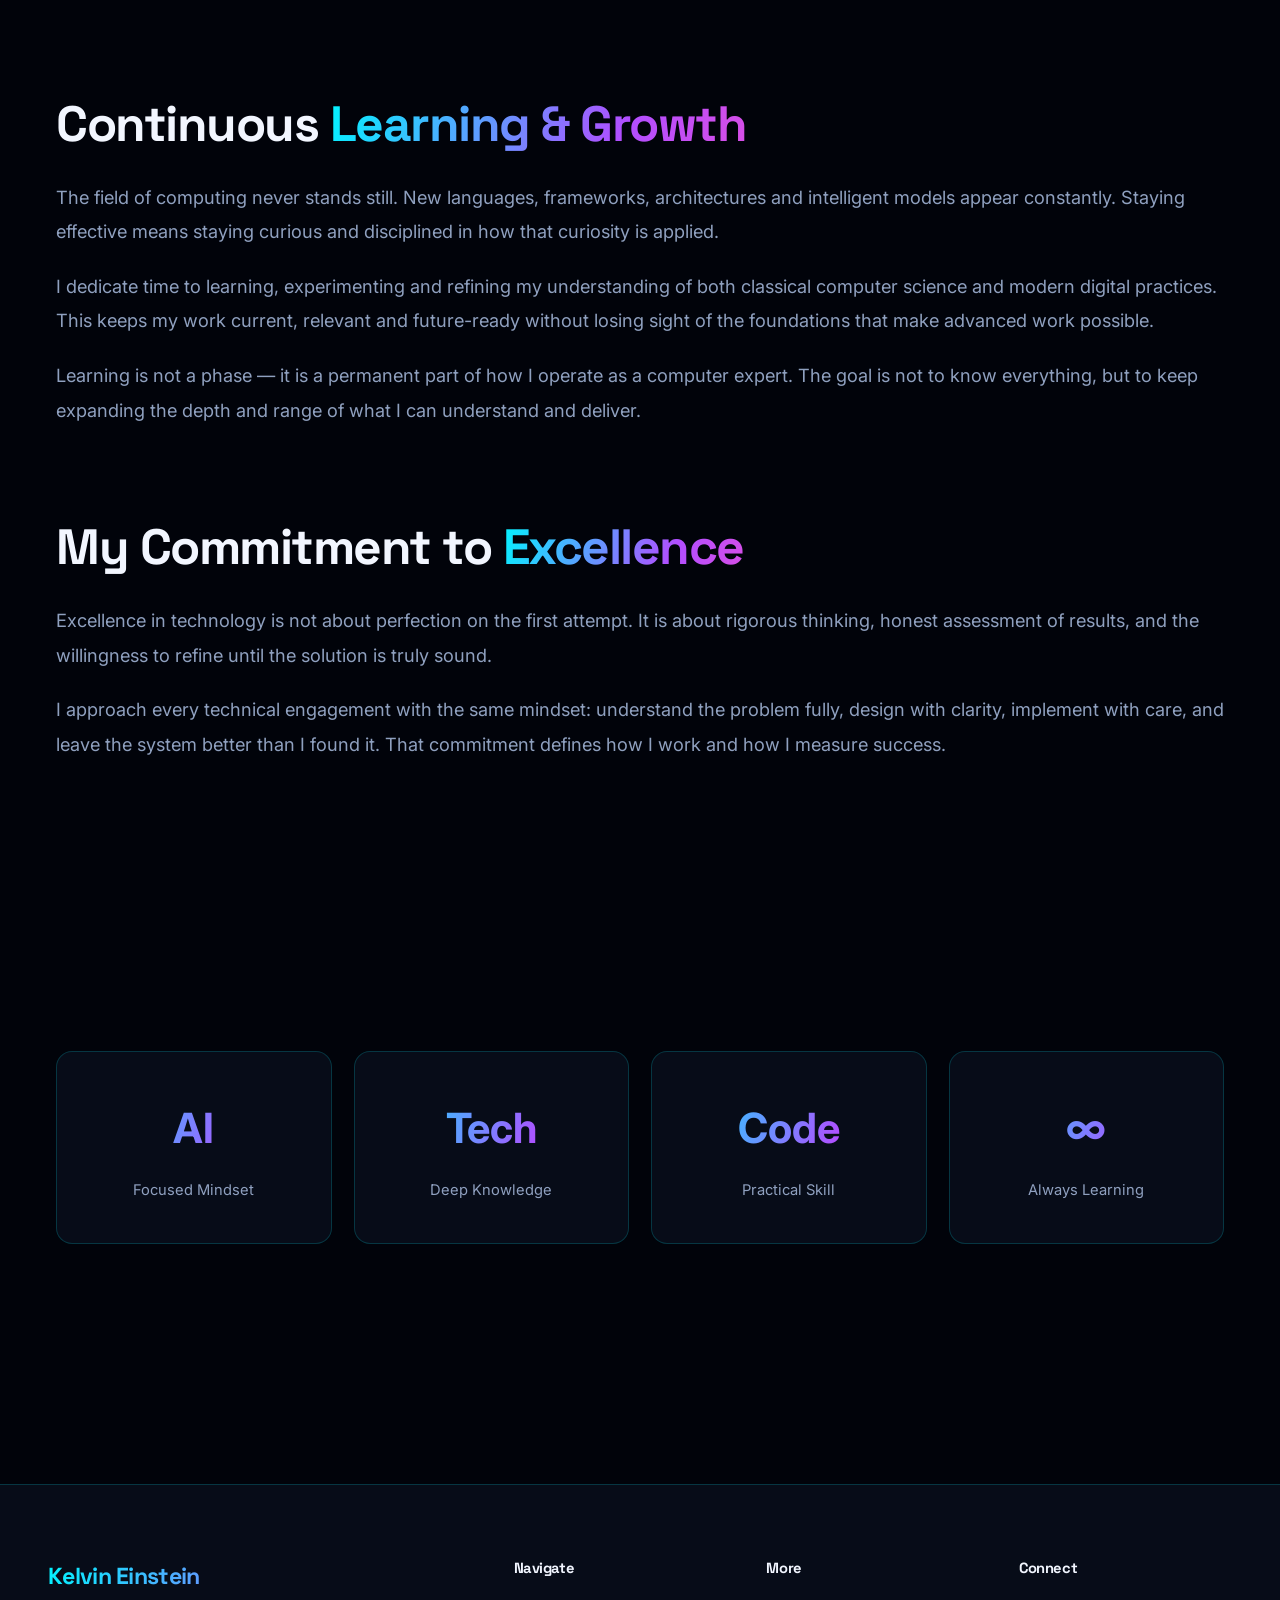
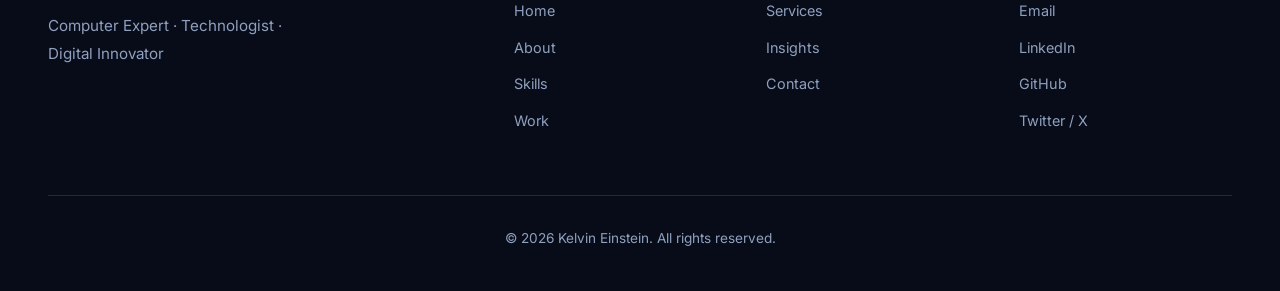
==== commit ba35a4d5: "Wider dynamic layout, more AI colors on all pages, scroll-driven animations, include IMG202312250854" ====
--- a/index.html
+++ b/index.html
@@ -23,89 +23,57 @@
             <li><a href="insights.html">Insights</a></li>
             <li><a href="contact.html">Contact</a></li>
         </ul>
-        <div class="hamburger" id="hamburger">
-            <span></span><span></span><span></span>
-        </div>
+        <div class="hamburger" id="hamburger"><span></span><span></span><span></span></div>
     </nav>
 
     <section class="hero">
         <div class="hero-scan"></div>
         <div class="hero-ai-layer">
-            <div class="circuit"></div>
-            <div class="circuit c2"></div>
-            <div class="circuit"></div>
-            <div class="circuit c2"></div>
-            <div class="circuit c3"></div>
-            <div class="circuit c4"></div>
-            <div class="circuit"></div>
-            <div class="circuit c2"></div>
-            <div class="circuit c3"></div>
-            <div class="circuit c4"></div>
-            <div class="circuit"></div>
-            <div class="circuit c2"></div>
-            <div class="node"></div>
-            <div class="node n2"></div>
-            <div class="node"></div>
-            <div class="node n3"></div>
-            <div class="node n4"></div>
-            <div class="node"></div>
-            <div class="node n2"></div>
-            <div class="node n3"></div>
-            <div class="node"></div>
-            <div class="node n4"></div>
-            <div class="node n2"></div>
-            <div class="node"></div>
-            <div class="particle"></div>
-            <div class="particle"></div>
-            <div class="particle"></div>
-            <div class="particle"></div>
-            <div class="particle"></div>
-            <div class="particle"></div>
-            <div class="particle"></div>
-            <div class="particle"></div>
-            <div class="particle"></div>
-            <div class="particle"></div>
+            <div class="circuit"></div><div class="circuit c2"></div><div class="circuit"></div>
+            <div class="circuit c2"></div><div class="circuit c3"></div><div class="circuit c4"></div>
+            <div class="circuit"></div><div class="circuit c2"></div><div class="circuit c3"></div>
+            <div class="circuit c4"></div><div class="circuit"></div><div class="circuit c2"></div>
+            <div class="node"></div><div class="node n2"></div><div class="node"></div>
+            <div class="node n3"></div><div class="node n4"></div><div class="node"></div>
+            <div class="node n2"></div><div class="node n3"></div><div class="node"></div>
+            <div class="node n4"></div><div class="node n2"></div><div class="node"></div>
+            <div class="particle"></div><div class="particle"></div><div class="particle"></div>
+            <div class="particle"></div><div class="particle"></div><div class="particle"></div>
+            <div class="particle"></div><div class="particle"></div><div class="particle"></div><div class="particle"></div>
         </div>
 
         <h1>KELVIN<br><span>EINSTEIN</span></h1>
-
-        <div class="typewriter-wrap">
-            <span class="typewriter" id="typewriter"></span>
-        </div>
-
+        <div class="typewriter-wrap"><span class="typewriter" id="typewriter"></span></div>
         <p class="sub">Building clarity in a complex digital world through systems thinking, technology and continuous innovation.</p>
-
         <div class="hero-buttons">
             <a href="about.html" class="btn">Discover More</a>
             <a href="contact.html" class="btn btn-outline">Connect</a>
         </div>
-
         <div class="hero-float-badge">Scroll to explore</div>
     </section>
 
     <section class="section">
-        <div class="section-header">
+        <div class="section-header scroll-reveal">
             <h2>Computer <span>Expert</span></h2>
             <p>I operate at the intersection of computing, intelligent systems and practical problem-solving — turning complexity into clear, powerful results that stand the test of time.</p>
         </div>
-
         <div class="features-grid">
-            <div class="feature-card">
+            <div class="feature-card scroll-reveal">
                 <div class="feature-icon">◇</div>
                 <h3>Systems Thinking</h3>
                 <p>I understand how computers, networks and software interact as complete systems. This allows me to diagnose problems at the root and design solutions that last, rather than temporary fixes that break under pressure.</p>
             </div>
-            <div class="feature-card">
+            <div class="feature-card scroll-reveal">
                 <div class="feature-icon">◆</div>
                 <h3>Technical Precision</h3>
                 <p>Every technical challenge is approached with structure, clarity and attention to detail — from analysis and architecture through to implementation, testing and long-term optimisation.</p>
             </div>
-            <div class="feature-card">
+            <div class="feature-card scroll-reveal">
                 <div class="feature-icon">◈</div>
                 <h3>Digital Innovation</h3>
                 <p>I continuously explore emerging technologies, automation and intelligent tools that expand what computers can achieve for people, teams and organisations in the real world.</p>
             </div>
-            <div class="feature-card">
+            <div class="feature-card scroll-reveal">
                 <div class="feature-icon">▣</div>
                 <h3>Problem Solving</h3>
                 <p>Complex issues become solvable when broken down correctly. I specialise in turning unclear technical situations into actionable, reliable outcomes that create lasting value.</p>
@@ -114,7 +82,7 @@
     </section>
 
     <section class="section">
-        <div class="content-with-img">
+        <div class="content-with-img scroll-reveal">
             <div class="text">
                 <h2>The Power of <span>Computing</span></h2>
                 <p>Computers are the engines of modern progress. Understanding how they process information, manage resources and execute instructions is the foundation of everything I do as a computer expert.</p>
@@ -122,11 +90,11 @@
                 <p>This deep understanding allows me to move confidently across different layers of technology, adapting to new tools while remaining grounded in principles that do not change.</p>
             </div>
             <div class="img-wrap">
-                <img src="https://images.unsplash.com/photo-1518770660439-4636190af475?w=1000&q=80" alt="Computer technology circuit">
+                <img src="IMG20231225085414.jpg" alt="Kelvin Einstein">
             </div>
         </div>
 
-        <div class="content-with-img reverse">
+        <div class="content-with-img reverse scroll-reveal">
             <div class="text">
                 <h2>Intelligence & <span>Automation</span></h2>
                 <p>Artificial intelligence and automation are reshaping what is possible. I stay deeply engaged with how intelligent systems learn, decide and interact with the real world.</p>
@@ -134,11 +102,11 @@
                 <p>I explore the intersection of classical computing and modern intelligent systems so that solutions remain both advanced and trustworthy.</p>
             </div>
             <div class="img-wrap">
-                <img src="https://images.unsplash.com/photo-1677442136019-21780ecad995?w=1000&q=80" alt="Artificial intelligence concept">
+                <img src="https://images.unsplash.com/photo-1677442136019-21780ecad995?w=1000&q=80" alt="Artificial intelligence">
             </div>
         </div>
 
-        <div class="content-with-img">
+        <div class="content-with-img scroll-reveal">
             <div class="text">
                 <h2>Code, Systems & <span>Structure</span></h2>
                 <p>Behind every reliable digital product sits clean structure, thoughtful architecture and well-managed code. I value foundations that scale and systems that remain understandable over time.</p>
@@ -152,22 +120,20 @@
     </section>
 
     <section class="section">
-        <div class="content-block">
+        <div class="content-block scroll-reveal">
             <h2>Why Technology <span>Matters to Me</span></h2>
             <p>Technology is no longer optional. It shapes how we work, communicate, learn and solve problems. As a computer expert, my role is to make that technology serve people better — not the other way around.</p>
             <p>I believe in strong fundamentals. Understanding how systems actually work gives me the ability to adapt quickly when tools change, and to build solutions that remain valuable even as the landscape evolves. Trends come and go; principles endure.</p>
             <p>Every project, every system, every line of logic is an opportunity to create clarity where there was complexity. That is the standard I hold myself to. I do not chase novelty for its own sake — I pursue understanding and results that last.</p>
             <p>The digital world rewards those who can think clearly under complexity. That is the space in which I work and the standard I continually raise for myself.</p>
         </div>
-
-        <div class="content-block">
+        <div class="content-block scroll-reveal">
             <h2>Continuous <span>Learning & Growth</span></h2>
             <p>The field of computing never stands still. New languages, frameworks, architectures and intelligent models appear constantly. Staying effective means staying curious and disciplined in how that curiosity is applied.</p>
             <p>I dedicate time to learning, experimenting and refining my understanding of both classical computer science and modern digital practices. This keeps my work current, relevant and future-ready without losing sight of the foundations that make advanced work possible.</p>
             <p>Learning is not a phase — it is a permanent part of how I operate as a computer expert. The goal is not to know everything, but to keep expanding the depth and range of what I can understand and deliver.</p>
         </div>
-
-        <div class="content-block">
+        <div class="content-block scroll-reveal">
             <h2>My Commitment to <span>Excellence</span></h2>
             <p>Excellence in technology is not about perfection on the first attempt. It is about rigorous thinking, honest assessment of results, and the willingness to refine until the solution is truly sound.</p>
             <p>I approach every technical engagement with the same mindset: understand the problem fully, design with clarity, implement with care, and leave the system better than I found it. That commitment defines how I work and how I measure success.</p>
@@ -176,51 +142,19 @@
 
     <section class="section" style="padding-top: 10px;">
         <div class="stats-row">
-            <div class="stat-item">
-                <span class="number">AI</span>
-                <span class="label">Focused Mindset</span>
-            </div>
-            <div class="stat-item">
-                <span class="number">Tech</span>
-                <span class="label">Deep Knowledge</span>
-            </div>
-            <div class="stat-item">
-                <span class="number">Code</span>
-                <span class="label">Practical Skill</span>
-            </div>
-            <div class="stat-item">
-                <span class="number">∞</span>
-                <span class="label">Always Learning</span>
-            </div>
+            <div class="stat-item scroll-reveal"><span class="number">AI</span><span class="label">Focused Mindset</span></div>
+            <div class="stat-item scroll-reveal"><span class="number">Tech</span><span class="label">Deep Knowledge</span></div>
+            <div class="stat-item scroll-reveal"><span class="number">Code</span><span class="label">Practical Skill</span></div>
+            <div class="stat-item scroll-reveal"><span class="number">∞</span><span class="label">Always Learning</span></div>
         </div>
     </section>
 
     <footer>
         <div class="footer-grid">
-            <div class="footer-brand">
-                <h3>Kelvin Einstein</h3>
-                <p>Computer Expert · Technologist · Digital Innovator</p>
-            </div>
-            <div class="footer-col">
-                <h4>Navigate</h4>
-                <a href="index.html">Home</a>
-                <a href="about.html">About</a>
-                <a href="skills.html">Skills</a>
-                <a href="work.html">Work</a>
-            </div>
-            <div class="footer-col">
-                <h4>More</h4>
-                <a href="services.html">Services</a>
-                <a href="insights.html">Insights</a>
-                <a href="contact.html">Contact</a>
-            </div>
-            <div class="footer-col">
-                <h4>Connect</h4>
-                <a href="#">Email</a>
-                <a href="#">LinkedIn</a>
-                <a href="#">GitHub</a>
-                <a href="#">Twitter / X</a>
-            </div>
+            <div class="footer-brand"><h3>Kelvin Einstein</h3><p>Computer Expert · Technologist · Digital Innovator</p></div>
+            <div class="footer-col"><h4>Navigate</h4><a href="index.html">Home</a><a href="about.html">About</a><a href="skills.html">Skills</a><a href="work.html">Work</a></div>
+            <div class="footer-col"><h4>More</h4><a href="services.html">Services</a><a href="insights.html">Insights</a><a href="contact.html">Contact</a></div>
+            <div class="footer-col"><h4>Connect</h4><a href="#">Email</a><a href="#">LinkedIn</a><a href="#">GitHub</a><a href="#">Twitter / X</a></div>
         </div>
         <div class="copyright">© 2026 Kelvin Einstein. All rights reserved.</div>
     </footer>
--- a/style.css
+++ b/style.css
@@ -1,5 +1,5 @@
 /* ============================================
-   KELVIN EINSTEIN — Advanced CSS Animations
+   KELVIN EINSTEIN — Dynamic + Scroll-Driven
    ============================================ */
 
 * {
@@ -9,24 +9,25 @@
 }
 
 :root {
-    --bg-deep: #02040a;
-    --bg-card: #080d1a;
-    --bg-elevated: #0f1629;
+    --bg-deep: #01030a;
+    --bg-card: #070c18;
+    --bg-elevated: #0e1528;
     --primary: #00f5ff;
     --primary-dim: #00c8d4;
     --accent: #b14eff;
     --accent-2: #ff4ecd;
     --accent-3: #4ef0c3;
+    --accent-4: #ff9f43;
     --text: #f2f6ff;
     --text-muted: #8fa0bf;
-    --border: rgba(0, 245, 255, 0.16);
+    --border: rgba(0, 245, 255, 0.18);
     --glow-cyan: 0 0 55px rgba(0, 245, 255, 0.45);
-    --gradient-text: linear-gradient(110deg, #00f5ff 0%, #b14eff 40%, #ff4ecd 75%, #4ef0c3 100%);
-    --gradient-hero: radial-gradient(ellipse at 15% 10%, rgba(0, 245, 255, 0.14) 0%, transparent 42%),
-                     radial-gradient(ellipse at 85% 70%, rgba(177, 78, 255, 0.16) 0%, transparent 48%),
-                     radial-gradient(ellipse at 50% 90%, rgba(255, 78, 205, 0.08) 0%, transparent 50%),
-                     radial-gradient(ellipse at 70% 20%, rgba(78, 240, 195, 0.06) 0%, transparent 40%),
-                     #02040a;
+    --gradient-text: linear-gradient(110deg, #00f5ff 0%, #b14eff 35%, #ff4ecd 65%, #4ef0c3 100%);
+    --gradient-hero: radial-gradient(ellipse at 15% 10%, rgba(0, 245, 255, 0.15) 0%, transparent 42%),
+                     radial-gradient(ellipse at 85% 70%, rgba(177, 78, 255, 0.17) 0%, transparent 48%),
+                     radial-gradient(ellipse at 50% 90%, rgba(255, 78, 205, 0.09) 0%, transparent 50%),
+                     radial-gradient(ellipse at 70% 20%, rgba(78, 240, 195, 0.07) 0%, transparent 40%),
+                     #01030a;
 }
 
 html {
@@ -37,7 +38,7 @@
     font-family: 'Inter', 'Segoe UI', system-ui, sans-serif;
     background-color: var(--bg-deep);
     color: var(--text);
-    line-height: 1.8;
+    line-height: 1.85;
     overflow-x: hidden;
 }
 
@@ -52,12 +53,12 @@
     position: fixed;
     top: 0;
     width: 100%;
-    padding: 16px 36px;
+    padding: 16px 40px;
     display: flex;
     justify-content: space-between;
     align-items: center;
     z-index: 1000;
-    background: rgba(2, 4, 10, 0.92);
+    background: rgba(1, 3, 10, 0.92);
     backdrop-filter: blur(30px);
     border-bottom: 1px solid var(--border);
     animation: navSlideDown 0.8s cubic-bezier(0.16, 1, 0.3, 1);
@@ -89,7 +90,7 @@
 
 .nav-links {
     display: flex;
-    gap: 20px;
+    gap: 18px;
     list-style: none;
     flex-wrap: wrap;
     justify-content: flex-end;
@@ -99,7 +100,7 @@
     color: var(--text-muted);
     text-decoration: none;
     font-weight: 500;
-    font-size: 0.85rem;
+    font-size: 0.84rem;
     letter-spacing: 0.3px;
     transition: color 0.25s, transform 0.25s;
     position: relative;
@@ -142,7 +143,6 @@
     background: var(--primary);
     border-radius: 2px;
     box-shadow: 0 0 8px var(--primary);
-    transition: transform 0.3s, opacity 0.3s;
 }
 
 /* ========== HERO ========== */
@@ -164,8 +164,8 @@
     position: absolute;
     inset: 0;
     background-image:
-        linear-gradient(rgba(0, 245, 255, 0.055) 1px, transparent 1px),
-        linear-gradient(90deg, rgba(0, 245, 255, 0.055) 1px, transparent 1px);
+        linear-gradient(rgba(0, 245, 255, 0.06) 1px, transparent 1px),
+        linear-gradient(90deg, rgba(0, 245, 255, 0.06) 1px, transparent 1px);
     background-size: 44px 44px;
     mask-image: radial-gradient(ellipse at center, black 12%, transparent 70%);
     -webkit-mask-image: radial-gradient(ellipse at center, black 12%, transparent 70%);
@@ -187,7 +187,6 @@
     animation: orbFloat 13s ease-in-out infinite;
 }
 
-/* Scan line overlay */
 .hero-scan {
     position: absolute;
     inset: 0;
@@ -202,9 +201,9 @@
     left: 0;
     width: 100%;
     height: 3px;
-    background: linear-gradient(90deg, transparent, rgba(0, 245, 255, 0.35), transparent);
+    background: linear-gradient(90deg, transparent, rgba(0, 245, 255, 0.4), transparent);
     animation: scanLine 5s linear infinite;
-    box-shadow: 0 0 20px rgba(0, 245, 255, 0.3);
+    box-shadow: 0 0 20px rgba(0, 245, 255, 0.35);
 }
 
 @keyframes scanLine {
@@ -325,7 +324,6 @@
     100% { bottom: 115%; opacity: 0; transform: translateX(40px) scale(0.6); }
 }
 
-/* GIANT NAME — advanced entrance + glow */
 .hero h1 {
     font-size: clamp(4.5rem, 14vw, 11rem);
     line-height: 0.9;
@@ -351,16 +349,8 @@
 }
 
 @keyframes nameEntrance {
-    from {
-        opacity: 0;
-        transform: translateY(40px) scale(0.92);
-        filter: blur(12px);
-    }
-    to {
-        opacity: 1;
-        transform: translateY(0) scale(1);
-        filter: blur(0);
-    }
+    from { opacity: 0; transform: translateY(40px) scale(0.92); filter: blur(12px); }
+    to { opacity: 1; transform: translateY(0) scale(1); filter: blur(0); }
 }
 
 @keyframes nameGlow {
@@ -399,7 +389,7 @@
 .hero p.sub {
     font-size: 1.15rem;
     color: var(--text-muted);
-    max-width: 600px;
+    max-width: 640px;
     margin: 0 auto 42px;
     position: relative;
     z-index: 5;
@@ -412,7 +402,7 @@
     gap: 10px;
     padding: 16px 36px;
     background: var(--primary);
-    color: #02040a;
+    color: #01030a;
     text-decoration: none;
     font-weight: 600;
     font-size: 0.95rem;
@@ -437,9 +427,7 @@
     transition: left 0.5s;
 }
 
-.btn:hover::before {
-    left: 100%;
-}
+.btn:hover::before { left: 100%; }
 
 .btn:hover {
     background: #fff;
@@ -488,21 +476,21 @@
     50% { transform: translateX(-50%) translateY(-12px); opacity: 0.85; }
 }
 
-/* ========== SECTIONS ========== */
+/* ========== WIDER SECTIONS ========== */
 .section {
-    padding: 110px 48px;
-    max-width: 1280px;
+    padding: 120px 56px;
+    max-width: 1400px;
     margin: 0 auto;
 }
 
 .section-header {
     text-align: center;
-    margin-bottom: 70px;
+    margin-bottom: 75px;
 }
 
 .section-header h2 {
-    font-size: clamp(2.6rem, 5vw, 3.6rem);
-    margin-bottom: 20px;
+    font-size: clamp(2.7rem, 5.5vw, 3.8rem);
+    margin-bottom: 22px;
     line-height: 1.15;
 }
 
@@ -517,16 +505,77 @@
 
 .section-header p {
     color: var(--text-muted);
-    max-width: 720px;
+    max-width: 780px;
     margin: 0 auto;
-    font-size: 1.12rem;
-}
-
-/* ========== FEATURE CARDS — 3D + stagger ========== */
+    font-size: 1.15rem;
+}
+
+/* ========== SCROLL-DRIVEN REVEALS ========== */
+@supports (animation-timeline: view()) {
+    .scroll-reveal {
+        animation: scrollReveal linear both;
+        animation-timeline: view();
+        animation-range: entry 0% cover 35%;
+    }
+
+    @keyframes scrollReveal {
+        from {
+            opacity: 0;
+            transform: translateY(50px) scale(0.97);
+            filter: blur(6px);
+        }
+        to {
+            opacity: 1;
+            transform: translateY(0) scale(1);
+            filter: blur(0);
+        }
+    }
+
+    .scroll-reveal-left {
+        animation: scrollRevealLeft linear both;
+        animation-timeline: view();
+        animation-range: entry 0% cover 35%;
+    }
+
+    @keyframes scrollRevealLeft {
+        from { opacity: 0; transform: translateX(-60px); }
+        to { opacity: 1; transform: translateX(0); }
+    }
+
+    .scroll-reveal-right {
+        animation: scrollRevealRight linear both;
+        animation-timeline: view();
+        animation-range: entry 0% cover 35%;
+    }
+
+    @keyframes scrollRevealRight {
+        from { opacity: 0; transform: translateX(60px); }
+        to { opacity: 1; transform: translateX(0); }
+    }
+}
+
+/* Fallback for browsers without scroll-driven animations */
+@supports not (animation-timeline: view()) {
+    .scroll-reveal,
+    .scroll-reveal-left,
+    .scroll-reveal-right {
+        opacity: 0;
+        transform: translateY(30px);
+        transition: opacity 0.7s ease, transform 0.7s ease;
+    }
+    .scroll-reveal.visible,
+    .scroll-reveal-left.visible,
+    .scroll-reveal-right.visible {
+        opacity: 1;
+        transform: none;
+    }
+}
+
+/* ========== FEATURE CARDS ========== */
 .features-grid {
     display: grid;
-    grid-template-columns: repeat(auto-fit, minmax(280px, 1fr));
-    gap: 24px;
+    grid-template-columns: repeat(auto-fit, minmax(300px, 1fr));
+    gap: 26px;
     perspective: 1000px;
 }
 
@@ -534,21 +583,20 @@
     background: var(--bg-card);
     border: 1px solid var(--border);
     border-radius: 16px;
-    padding: 38px 28px;
+    padding: 40px 30px;
     transition: all 0.45s cubic-bezier(0.16, 1, 0.3, 1);
     position: relative;
     overflow: hidden;
     transform-style: preserve-3d;
 }
 
-/* Neon border animation on hover */
 .feature-card::after {
     content: '';
     position: absolute;
     inset: 0;
     border-radius: 16px;
     padding: 1.5px;
-    background: linear-gradient(135deg, var(--primary), var(--accent), var(--accent-2), var(--accent-3));
+    background: linear-gradient(135deg, var(--primary), var(--accent), var(--accent-2), var(--accent-3), var(--accent-4));
     background-size: 300% 300%;
     -webkit-mask: linear-gradient(#fff 0 0) content-box, linear-gradient(#fff 0 0);
     mask: linear-gradient(#fff 0 0) content-box, linear-gradient(#fff 0 0);
@@ -566,9 +614,7 @@
     100% { background-position: 0% 50%; }
 }
 
-.feature-card:hover::after {
-    opacity: 1;
-}
+.feature-card:hover::after { opacity: 1; }
 
 .feature-card::before {
     content: '';
@@ -588,19 +634,17 @@
     box-shadow: 0 30px 60px rgba(0, 0, 0, 0.5), 0 0 50px rgba(0, 245, 255, 0.15);
 }
 
-.feature-card:hover::before {
-    opacity: 1;
-}
+.feature-card:hover::before { opacity: 1; }
 
 .feature-icon {
-    width: 54px;
-    height: 54px;
+    width: 56px;
+    height: 56px;
     background: rgba(0, 245, 255, 0.1);
     border-radius: 14px;
     display: flex;
     align-items: center;
     justify-content: center;
-    font-size: 1.45rem;
+    font-size: 1.5rem;
     margin-bottom: 22px;
     color: var(--primary);
     border: 1px solid rgba(0, 245, 255, 0.25);
@@ -614,33 +658,31 @@
 }
 
 .feature-card h3 {
-    font-size: 1.3rem;
+    font-size: 1.35rem;
     margin-bottom: 14px;
     transition: color 0.3s;
 }
 
-.feature-card:hover h3 {
-    color: var(--primary);
-}
+.feature-card:hover h3 { color: var(--primary); }
 
 .feature-card p {
     color: var(--text-muted);
-    font-size: 1rem;
-    line-height: 1.7;
-}
-
-/* ========== IMAGE + TEXT ========== */
+    font-size: 1.02rem;
+    line-height: 1.75;
+}
+
+/* ========== IMAGE + TEXT — WIDER ========== */
 .content-with-img {
     display: grid;
-    grid-template-columns: 1fr 1.15fr;
-    gap: 56px;
+    grid-template-columns: 1fr 1.2fr;
+    gap: 60px;
     align-items: center;
-    margin-bottom: 90px;
+    margin-bottom: 100px;
 }
 
 .content-with-img.reverse {
     direction: rtl;
-    grid-template-columns: 1.15fr 1fr;
+    grid-template-columns: 1.2fr 1fr;
 }
 
 .content-with-img.reverse > * {
@@ -648,8 +690,8 @@
 }
 
 .content-with-img .text h2 {
-    font-size: clamp(2.2rem, 4vw, 2.9rem);
-    margin-bottom: 22px;
+    font-size: clamp(2.3rem, 4.2vw, 3.1rem);
+    margin-bottom: 24px;
     line-height: 1.2;
 }
 
@@ -664,24 +706,24 @@
 
 .content-with-img .text p {
     color: var(--text-muted);
-    margin-bottom: 16px;
-    font-size: 1.1rem;
-    line-height: 1.8;
+    margin-bottom: 18px;
+    font-size: 1.12rem;
+    line-height: 1.85;
 }
 
 .content-with-img .img-wrap {
     border-radius: 18px;
     overflow: hidden;
     border: 1px solid var(--border);
-    box-shadow: 0 30px 70px rgba(0, 0, 0, 0.45), 0 0 40px rgba(0, 245, 255, 0.06);
-    height: 420px;
+    box-shadow: 0 30px 70px rgba(0, 0, 0, 0.45), 0 0 40px rgba(0, 245, 255, 0.08);
+    height: 460px;
     position: relative;
     transition: transform 0.5s cubic-bezier(0.16, 1, 0.3, 1), box-shadow 0.5s;
 }
 
 .content-with-img .img-wrap:hover {
     transform: scale(1.02);
-    box-shadow: 0 35px 80px rgba(0, 0, 0, 0.5), 0 0 60px rgba(0, 245, 255, 0.12);
+    box-shadow: 0 35px 80px rgba(0, 0, 0, 0.5), 0 0 60px rgba(0, 245, 255, 0.14);
 }
 
 .content-with-img .img-wrap img {
@@ -699,12 +741,12 @@
 .content-block {
     width: 100%;
     max-width: 100%;
-    margin: 0 0 80px;
+    margin: 0 0 90px;
 }
 
 .content-block h2 {
-    font-size: clamp(2.2rem, 4vw, 2.9rem);
-    margin-bottom: 24px;
+    font-size: clamp(2.3rem, 4.2vw, 3.1rem);
+    margin-bottom: 26px;
     line-height: 1.2;
 }
 
@@ -719,9 +761,9 @@
 
 .content-block p {
     color: var(--text-muted);
-    margin-bottom: 18px;
-    font-size: 1.12rem;
-    line-height: 1.85;
+    margin-bottom: 20px;
+    font-size: 1.14rem;
+    line-height: 1.9;
     max-width: 100%;
 }
 
@@ -729,13 +771,13 @@
 .stats-row {
     display: grid;
     grid-template-columns: repeat(4, 1fr);
-    gap: 20px;
-    margin: 60px 0;
+    gap: 22px;
+    margin: 70px 0;
 }
 
 .stat-item {
     text-align: center;
-    padding: 34px 16px;
+    padding: 38px 16px;
     background: var(--bg-card);
     border-radius: 16px;
     border: 1px solid var(--border);
@@ -748,23 +790,21 @@
     content: '';
     position: absolute;
     inset: 0;
-    background: radial-gradient(circle at center, rgba(0, 245, 255, 0.08), transparent 70%);
+    background: radial-gradient(circle at center, rgba(0, 245, 255, 0.1), transparent 70%);
     opacity: 0;
     transition: opacity 0.4s;
 }
 
-.stat-item:hover::before {
-    opacity: 1;
-}
+.stat-item:hover::before { opacity: 1; }
 
 .stat-item:hover {
-    border-color: rgba(0, 245, 255, 0.45);
-    box-shadow: 0 0 40px rgba(0, 245, 255, 0.18);
-    transform: translateY(-8px) scale(1.03);
+    border-color: rgba(0, 245, 255, 0.5);
+    box-shadow: 0 0 45px rgba(0, 245, 255, 0.2);
+    transform: translateY(-8px) scale(1.04);
 }
 
 .stat-item .number {
-    font-size: 2.5rem;
+    font-size: 2.6rem;
     font-weight: 700;
     background: var(--gradient-text);
     background-size: 200% 200%;
@@ -780,14 +820,14 @@
 
 .stat-item .label {
     color: var(--text-muted);
-    font-size: 0.9rem;
+    font-size: 0.92rem;
     position: relative;
     z-index: 1;
 }
 
-/* ========== PAGE HERO ========== */
+/* ========== PAGE HERO — AI COLOURS ========== */
 .page-hero {
-    padding: 155px 40px 85px;
+    padding: 160px 48px 95px;
     text-align: center;
     background: var(--gradient-hero);
     position: relative;
@@ -799,18 +839,32 @@
     position: absolute;
     inset: 0;
     background-image:
-        linear-gradient(rgba(0, 245, 255, 0.04) 1px, transparent 1px),
-        linear-gradient(90deg, rgba(0, 245, 255, 0.04) 1px, transparent 1px);
+        linear-gradient(rgba(0, 245, 255, 0.045) 1px, transparent 1px),
+        linear-gradient(90deg, rgba(0, 245, 255, 0.045) 1px, transparent 1px);
     background-size: 42px 42px;
-    mask-image: radial-gradient(ellipse at center, black 22%, transparent 75%);
-    -webkit-mask-image: radial-gradient(ellipse at center, black 22%, transparent 75%);
+    mask-image: radial-gradient(ellipse at center, black 20%, transparent 75%);
+    -webkit-mask-image: radial-gradient(ellipse at center, black 20%, transparent 75%);
     pointer-events: none;
     animation: gridPulse 8s ease-in-out infinite;
 }
 
+.page-hero::after {
+    content: '';
+    position: absolute;
+    width: 500px;
+    height: 500px;
+    bottom: -20%;
+    left: -10%;
+    background: radial-gradient(circle, rgba(177, 78, 255, 0.12) 0%, transparent 65%);
+    border-radius: 50%;
+    filter: blur(40px);
+    pointer-events: none;
+    animation: orbFloat 15s ease-in-out infinite reverse;
+}
+
 .page-hero h1 {
-    font-size: clamp(2.7rem, 6.5vw, 4.2rem);
-    margin-bottom: 16px;
+    font-size: clamp(2.8rem, 6.5vw, 4.4rem);
+    margin-bottom: 18px;
     position: relative;
     z-index: 1;
     animation: nameEntrance 1s cubic-bezier(0.16, 1, 0.3, 1) both;
@@ -827,33 +881,42 @@
 
 .page-hero p {
     color: var(--text-muted);
-    max-width: 560px;
+    max-width: 600px;
     margin: 0 auto;
-    font-size: 1.15rem;
+    font-size: 1.18rem;
     position: relative;
     z-index: 1;
     animation: fadeUp 1s 0.3s cubic-bezier(0.16, 1, 0.3, 1) both;
+}
+
+/* AI colour accents on lower pages */
+.page-accent-bar {
+    height: 3px;
+    background: var(--gradient-text);
+    background-size: 200% 200%;
+    animation: gradientShift 5s ease infinite;
+    margin-bottom: 0;
 }
 
 /* ========== FOOTER ========== */
 footer {
     background: var(--bg-card);
     border-top: 1px solid var(--border);
-    padding: 65px 40px 38px;
-    margin-top: 40px;
+    padding: 70px 48px 40px;
+    margin-top: 50px;
 }
 
 .footer-grid {
-    max-width: 1200px;
+    max-width: 1300px;
     margin: 0 auto;
     display: grid;
     grid-template-columns: 2fr 1fr 1fr 1fr;
-    gap: 36px;
-    margin-bottom: 48px;
+    gap: 40px;
+    margin-bottom: 50px;
 }
 
 .footer-brand h3 {
-    font-size: 1.4rem;
+    font-size: 1.45rem;
     margin-bottom: 14px;
     background: var(--gradient-text);
     background-size: 200% 200%;
@@ -866,7 +929,7 @@
 .footer-brand p {
     color: var(--text-muted);
     font-size: 0.95rem;
-    max-width: 260px;
+    max-width: 280px;
 }
 
 .footer-col h4 {
@@ -919,25 +982,23 @@
     .nav-links.active { right: 0; }
     .hamburger { display: flex; }
 
-    .section { padding: 75px 22px; }
+    .section { padding: 80px 24px; }
 
     .content-with-img,
     .content-with-img.reverse {
         grid-template-columns: 1fr;
         direction: ltr;
-        gap: 32px;
+        gap: 36px;
     }
 
-    .content-with-img .img-wrap { height: 300px; }
+    .content-with-img .img-wrap { height: 320px; }
 
     .stats-row { grid-template-columns: 1fr 1fr; }
     .footer-grid { grid-template-columns: 1fr 1fr; }
 
     .hero h1 { font-size: clamp(3.6rem, 14vw, 6.5rem); }
 
-    .feature-card:hover {
-        transform: translateY(-8px);
-    }
+    .feature-card:hover { transform: translateY(-8px); }
 }
 
 @media (max-width: 560px) {
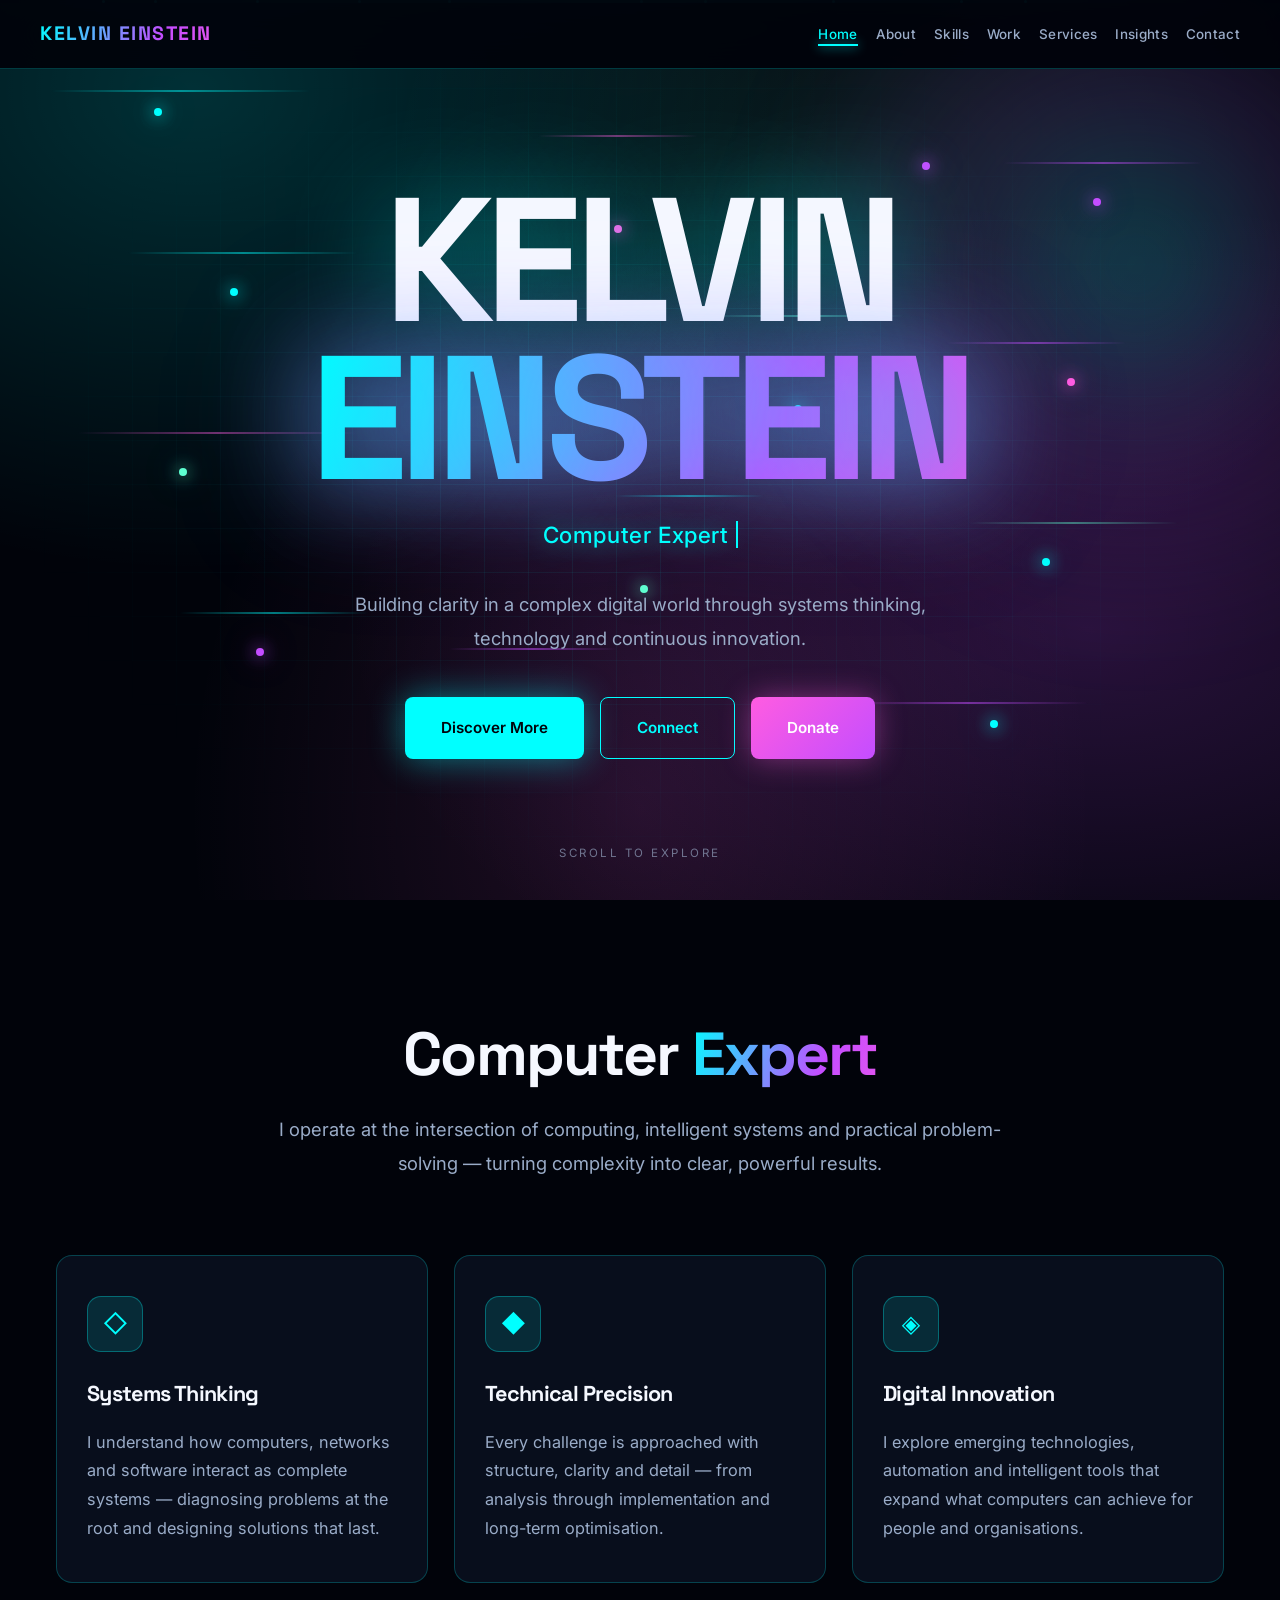
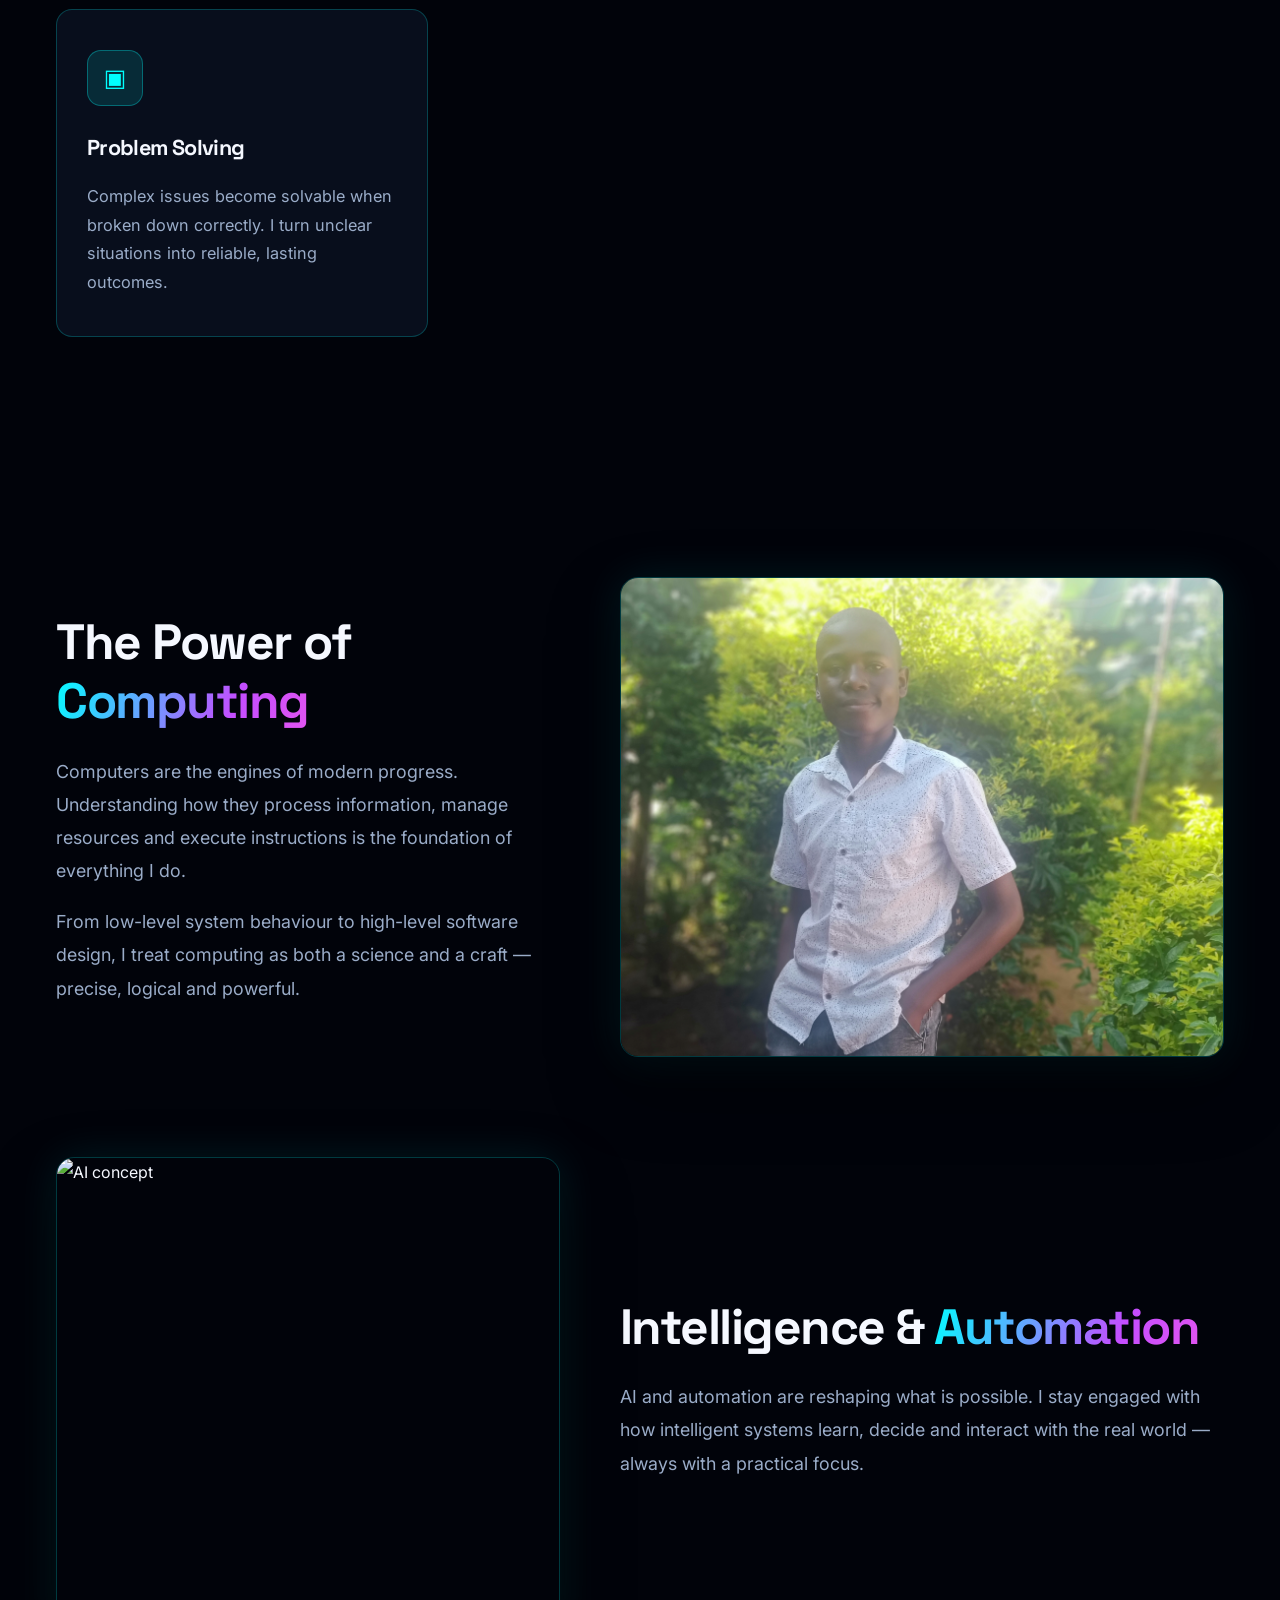
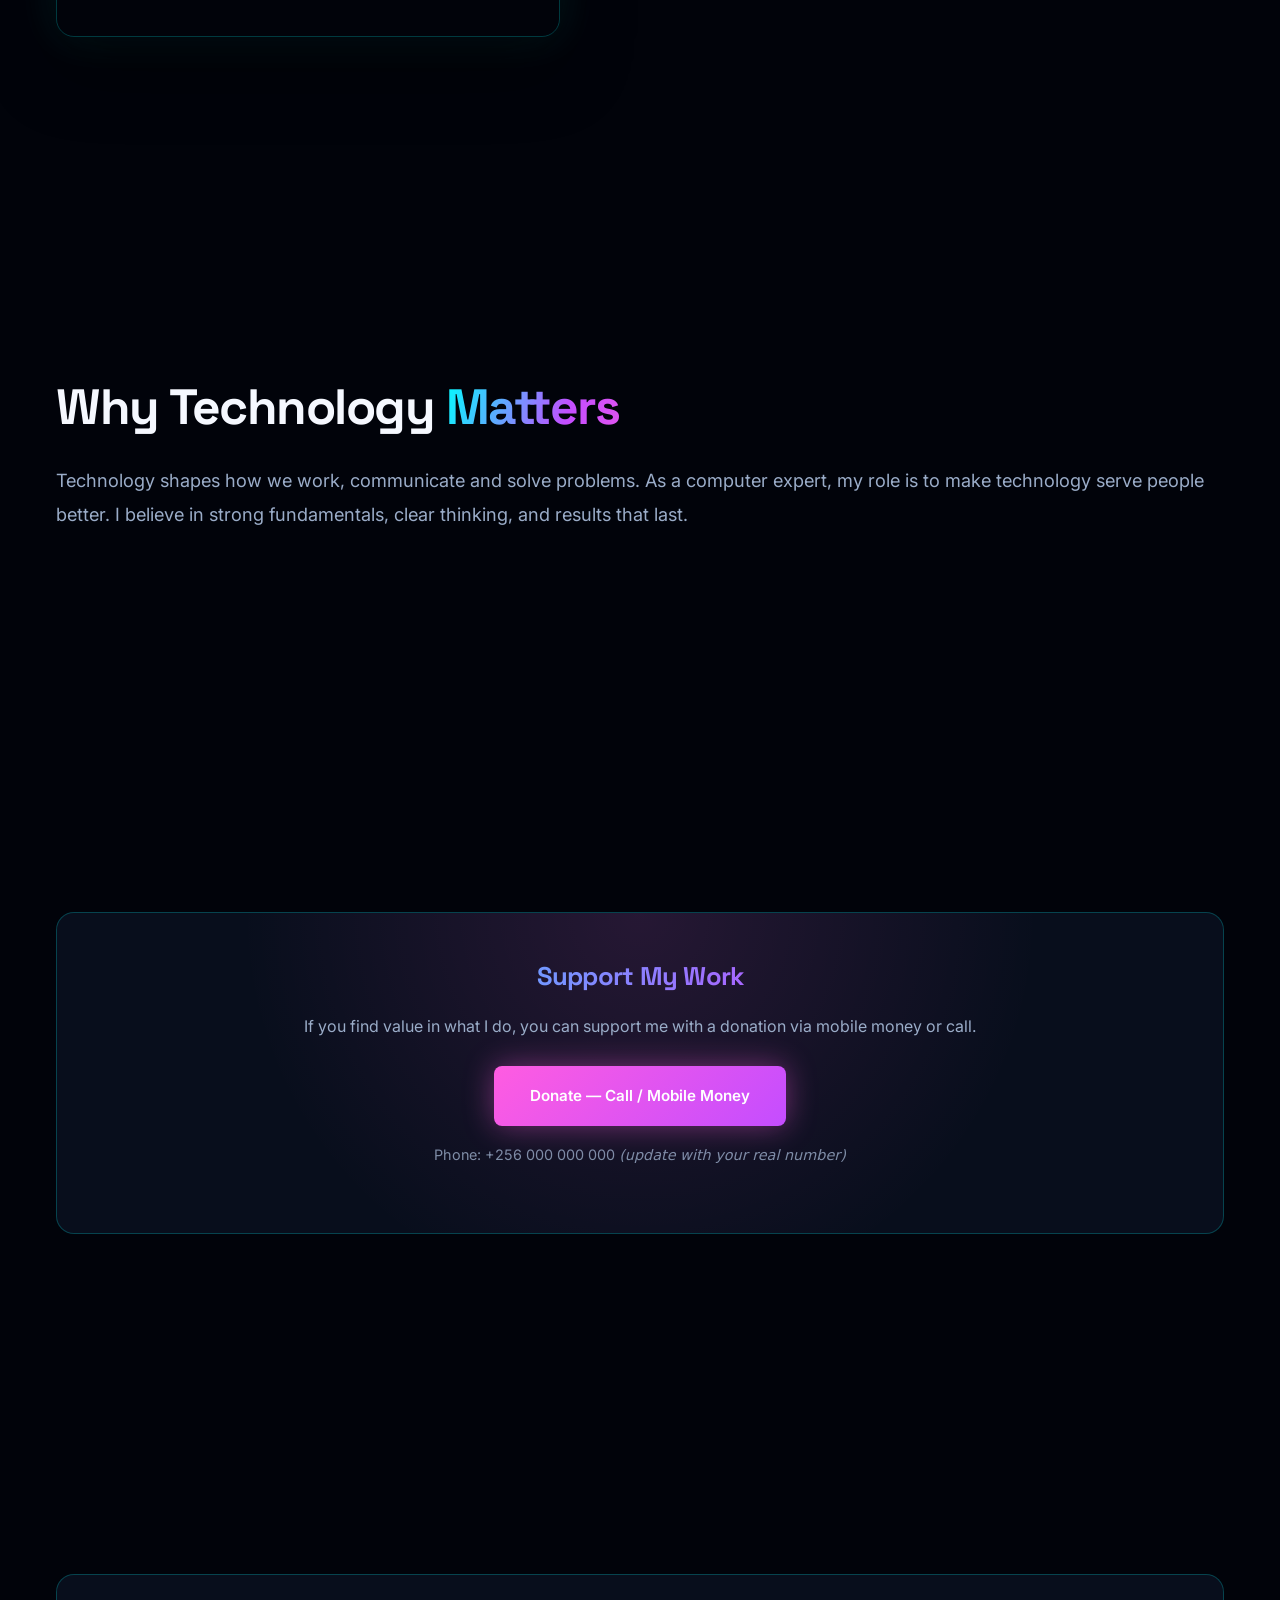
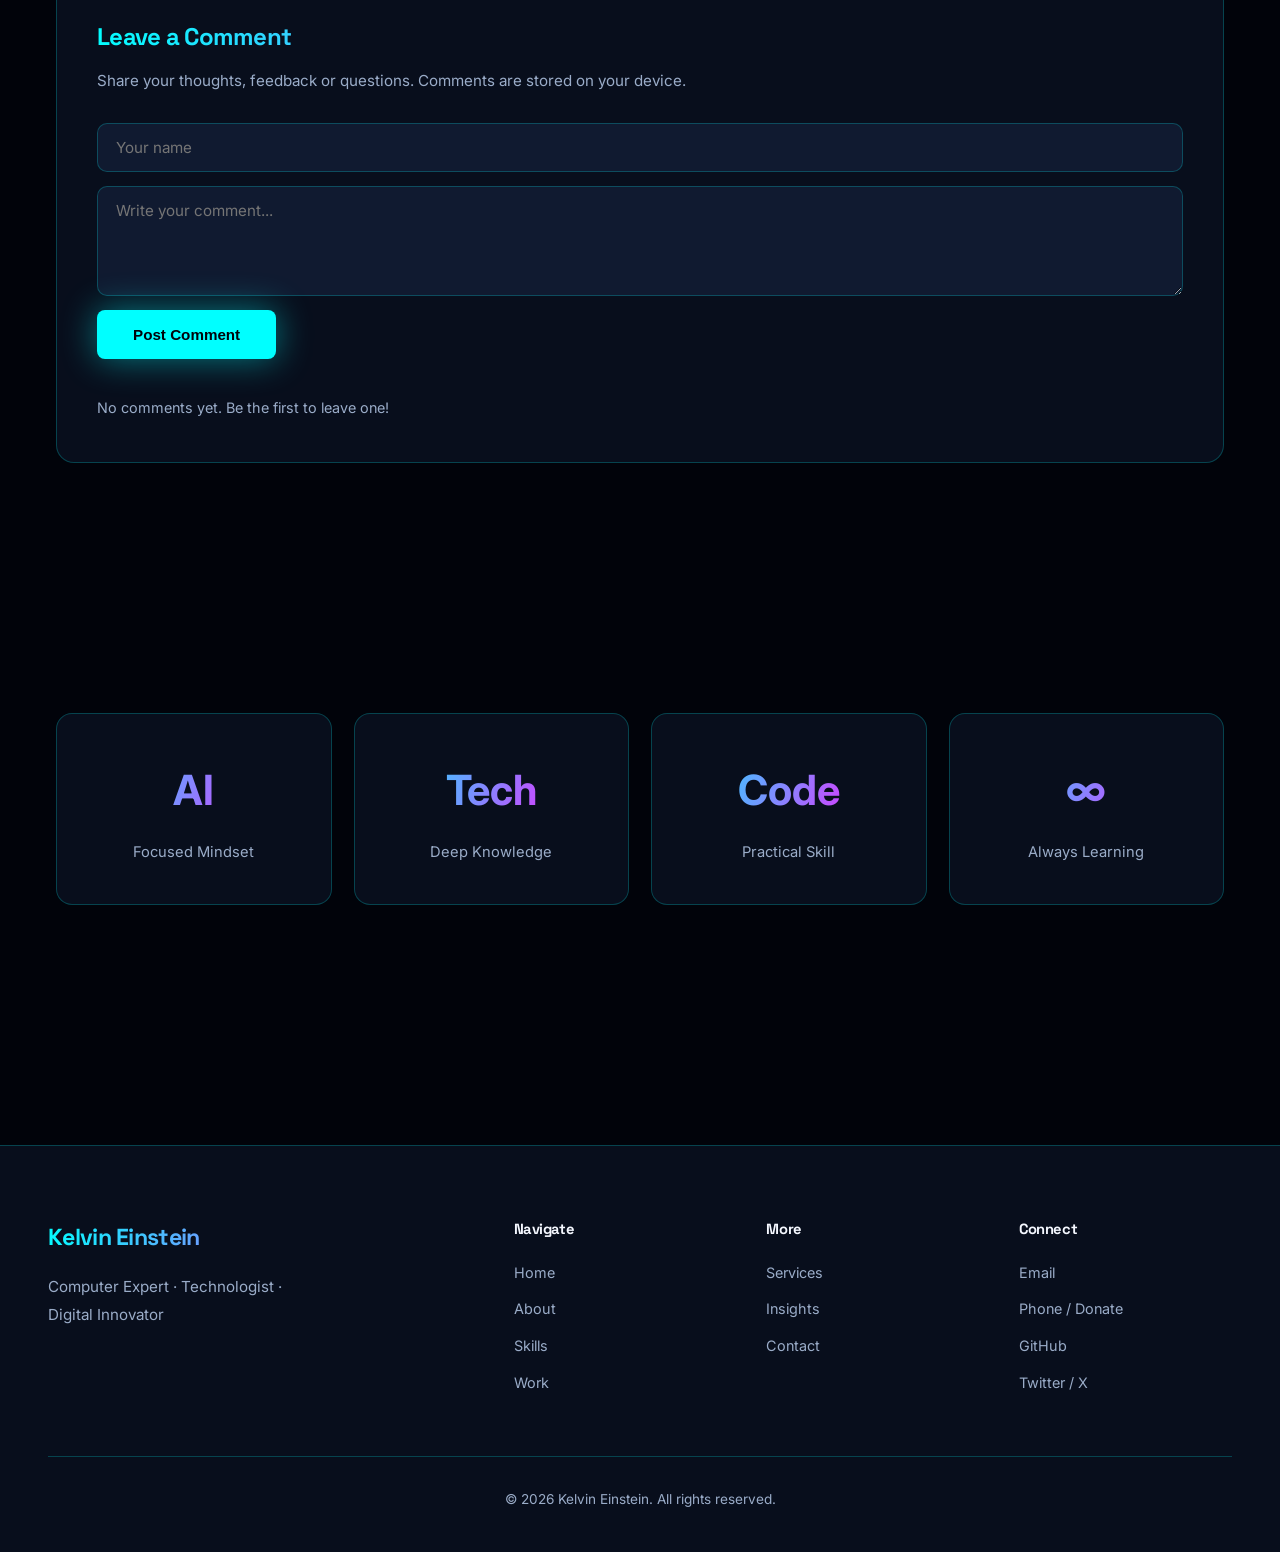
==== commit 45dc47e7: "Face-focused photo, brighter AI colors, unique animations, donate button, comment section" ====
--- a/index.html
+++ b/index.html
@@ -41,13 +41,13 @@
             <div class="particle"></div><div class="particle"></div><div class="particle"></div>
             <div class="particle"></div><div class="particle"></div><div class="particle"></div><div class="particle"></div>
         </div>
-
         <h1>KELVIN<br><span>EINSTEIN</span></h1>
         <div class="typewriter-wrap"><span class="typewriter" id="typewriter"></span></div>
         <p class="sub">Building clarity in a complex digital world through systems thinking, technology and continuous innovation.</p>
         <div class="hero-buttons">
             <a href="about.html" class="btn">Discover More</a>
             <a href="contact.html" class="btn btn-outline">Connect</a>
+            <a href="tel:+256000000000" class="btn btn-donate">Donate</a>
         </div>
         <div class="hero-float-badge">Scroll to explore</div>
     </section>
@@ -55,29 +55,13 @@
     <section class="section">
         <div class="section-header scroll-reveal">
             <h2>Computer <span>Expert</span></h2>
-            <p>I operate at the intersection of computing, intelligent systems and practical problem-solving — turning complexity into clear, powerful results that stand the test of time.</p>
+            <p>I operate at the intersection of computing, intelligent systems and practical problem-solving — turning complexity into clear, powerful results.</p>
         </div>
         <div class="features-grid">
-            <div class="feature-card scroll-reveal">
-                <div class="feature-icon">◇</div>
-                <h3>Systems Thinking</h3>
-                <p>I understand how computers, networks and software interact as complete systems. This allows me to diagnose problems at the root and design solutions that last, rather than temporary fixes that break under pressure.</p>
-            </div>
-            <div class="feature-card scroll-reveal">
-                <div class="feature-icon">◆</div>
-                <h3>Technical Precision</h3>
-                <p>Every technical challenge is approached with structure, clarity and attention to detail — from analysis and architecture through to implementation, testing and long-term optimisation.</p>
-            </div>
-            <div class="feature-card scroll-reveal">
-                <div class="feature-icon">◈</div>
-                <h3>Digital Innovation</h3>
-                <p>I continuously explore emerging technologies, automation and intelligent tools that expand what computers can achieve for people, teams and organisations in the real world.</p>
-            </div>
-            <div class="feature-card scroll-reveal">
-                <div class="feature-icon">▣</div>
-                <h3>Problem Solving</h3>
-                <p>Complex issues become solvable when broken down correctly. I specialise in turning unclear technical situations into actionable, reliable outcomes that create lasting value.</p>
-            </div>
+            <div class="feature-card scroll-reveal"><div class="feature-icon">◇</div><h3>Systems Thinking</h3><p>I understand how computers, networks and software interact as complete systems — diagnosing problems at the root and designing solutions that last.</p></div>
+            <div class="feature-card scroll-reveal"><div class="feature-icon">◆</div><h3>Technical Precision</h3><p>Every challenge is approached with structure, clarity and detail — from analysis through implementation and long-term optimisation.</p></div>
+            <div class="feature-card scroll-reveal"><div class="feature-icon">◈</div><h3>Digital Innovation</h3><p>I explore emerging technologies, automation and intelligent tools that expand what computers can achieve for people and organisations.</p></div>
+            <div class="feature-card scroll-reveal"><div class="feature-icon">▣</div><h3>Problem Solving</h3><p>Complex issues become solvable when broken down correctly. I turn unclear situations into reliable, lasting outcomes.</p></div>
         </div>
     </section>
 
@@ -85,62 +69,56 @@
         <div class="content-with-img scroll-reveal">
             <div class="text">
                 <h2>The Power of <span>Computing</span></h2>
-                <p>Computers are the engines of modern progress. Understanding how they process information, manage resources and execute instructions is the foundation of everything I do as a computer expert.</p>
-                <p>From low-level system behaviour to high-level software design, I treat computing as both a science and a craft — precise, logical and endlessly powerful. Every system has patterns; my work is to see them clearly and use them well.</p>
-                <p>This deep understanding allows me to move confidently across different layers of technology, adapting to new tools while remaining grounded in principles that do not change.</p>
+                <p>Computers are the engines of modern progress. Understanding how they process information, manage resources and execute instructions is the foundation of everything I do.</p>
+                <p>From low-level system behaviour to high-level software design, I treat computing as both a science and a craft — precise, logical and powerful.</p>
             </div>
-            <div class="img-wrap">
+            <div class="img-wrap face-focus">
                 <img src="IMG20231225085414.jpg" alt="Kelvin Einstein">
             </div>
         </div>
-
         <div class="content-with-img reverse scroll-reveal">
             <div class="text">
                 <h2>Intelligence & <span>Automation</span></h2>
-                <p>Artificial intelligence and automation are reshaping what is possible. I stay deeply engaged with how intelligent systems learn, decide and interact with the real world.</p>
-                <p>My focus is practical: using these technologies to create clearer workflows, smarter tools and better outcomes for people who rely on technology every day. AI is most powerful when it amplifies human capability rather than replacing judgment.</p>
-                <p>I explore the intersection of classical computing and modern intelligent systems so that solutions remain both advanced and trustworthy.</p>
+                <p>AI and automation are reshaping what is possible. I stay engaged with how intelligent systems learn, decide and interact with the real world — always with a practical focus.</p>
             </div>
             <div class="img-wrap">
-                <img src="https://images.unsplash.com/photo-1677442136019-21780ecad995?w=1000&q=80" alt="Artificial intelligence">
-            </div>
-        </div>
-
-        <div class="content-with-img scroll-reveal">
-            <div class="text">
-                <h2>Code, Systems & <span>Structure</span></h2>
-                <p>Behind every reliable digital product sits clean structure, thoughtful architecture and well-managed code. I value foundations that scale and systems that remain understandable over time.</p>
-                <p>Whether working with software, infrastructure or emerging platforms, I aim for solutions that are robust, maintainable and ready for the future. Clarity in design reduces risk and accelerates progress.</p>
-                <p>Good structure is invisible when it works — and invaluable when systems need to grow, adapt or recover.</p>
-            </div>
-            <div class="img-wrap">
-                <img src="https://images.unsplash.com/photo-1555949963-aa79dcee981c?w=1000&q=80" alt="Code and programming">
+                <img src="https://images.unsplash.com/photo-1677442136019-21780ecad995?w=1000&q=80" alt="AI concept">
             </div>
         </div>
     </section>
 
     <section class="section">
         <div class="content-block scroll-reveal">
-            <h2>Why Technology <span>Matters to Me</span></h2>
-            <p>Technology is no longer optional. It shapes how we work, communicate, learn and solve problems. As a computer expert, my role is to make that technology serve people better — not the other way around.</p>
-            <p>I believe in strong fundamentals. Understanding how systems actually work gives me the ability to adapt quickly when tools change, and to build solutions that remain valuable even as the landscape evolves. Trends come and go; principles endure.</p>
-            <p>Every project, every system, every line of logic is an opportunity to create clarity where there was complexity. That is the standard I hold myself to. I do not chase novelty for its own sake — I pursue understanding and results that last.</p>
-            <p>The digital world rewards those who can think clearly under complexity. That is the space in which I work and the standard I continually raise for myself.</p>
-        </div>
-        <div class="content-block scroll-reveal">
-            <h2>Continuous <span>Learning & Growth</span></h2>
-            <p>The field of computing never stands still. New languages, frameworks, architectures and intelligent models appear constantly. Staying effective means staying curious and disciplined in how that curiosity is applied.</p>
-            <p>I dedicate time to learning, experimenting and refining my understanding of both classical computer science and modern digital practices. This keeps my work current, relevant and future-ready without losing sight of the foundations that make advanced work possible.</p>
-            <p>Learning is not a phase — it is a permanent part of how I operate as a computer expert. The goal is not to know everything, but to keep expanding the depth and range of what I can understand and deliver.</p>
-        </div>
-        <div class="content-block scroll-reveal">
-            <h2>My Commitment to <span>Excellence</span></h2>
-            <p>Excellence in technology is not about perfection on the first attempt. It is about rigorous thinking, honest assessment of results, and the willingness to refine until the solution is truly sound.</p>
-            <p>I approach every technical engagement with the same mindset: understand the problem fully, design with clarity, implement with care, and leave the system better than I found it. That commitment defines how I work and how I measure success.</p>
+            <h2>Why Technology <span>Matters</span></h2>
+            <p>Technology shapes how we work, communicate and solve problems. As a computer expert, my role is to make technology serve people better. I believe in strong fundamentals, clear thinking, and results that last.</p>
         </div>
     </section>
 
-    <section class="section" style="padding-top: 10px;">
+    <!-- DONATE -->
+    <section class="section">
+        <div class="donate-box scroll-reveal">
+            <h3>Support My Work</h3>
+            <p>If you find value in what I do, you can support me with a donation via mobile money or call.</p>
+            <a href="tel:+256000000000" class="btn btn-donate">Donate — Call / Mobile Money</a>
+            <p style="margin-top:16px;font-size:0.9rem;opacity:0.8;">Phone: +256 000 000 000 <em>(update with your real number)</em></p>
+        </div>
+    </section>
+
+    <!-- COMMENTS -->
+    <section class="section">
+        <div class="comment-section scroll-reveal">
+            <h3>Leave a Comment</h3>
+            <p>Share your thoughts, feedback or questions. Comments are stored on your device.</p>
+            <form class="comment-form" id="commentForm">
+                <input type="text" id="commentName" placeholder="Your name" required maxlength="60">
+                <textarea id="commentText" placeholder="Write your comment..." required maxlength="500"></textarea>
+                <button type="submit" class="btn">Post Comment</button>
+            </form>
+            <div class="comment-list" id="commentList"></div>
+        </div>
+    </section>
+
+    <section class="section" style="padding-top:10px;">
         <div class="stats-row">
             <div class="stat-item scroll-reveal"><span class="number">AI</span><span class="label">Focused Mindset</span></div>
             <div class="stat-item scroll-reveal"><span class="number">Tech</span><span class="label">Deep Knowledge</span></div>
@@ -154,11 +132,10 @@
             <div class="footer-brand"><h3>Kelvin Einstein</h3><p>Computer Expert · Technologist · Digital Innovator</p></div>
             <div class="footer-col"><h4>Navigate</h4><a href="index.html">Home</a><a href="about.html">About</a><a href="skills.html">Skills</a><a href="work.html">Work</a></div>
             <div class="footer-col"><h4>More</h4><a href="services.html">Services</a><a href="insights.html">Insights</a><a href="contact.html">Contact</a></div>
-            <div class="footer-col"><h4>Connect</h4><a href="#">Email</a><a href="#">LinkedIn</a><a href="#">GitHub</a><a href="#">Twitter / X</a></div>
+            <div class="footer-col"><h4>Connect</h4><a href="#">Email</a><a href="tel:+256000000000">Phone / Donate</a><a href="#">GitHub</a><a href="#">Twitter / X</a></div>
         </div>
         <div class="copyright">© 2026 Kelvin Einstein. All rights reserved.</div>
     </footer>
-
     <script src="scripts.js"></script>
 </body>
 </html>
--- a/style.css
+++ b/style.css
@@ -1,38 +1,32 @@
 /* ============================================
-   KELVIN EINSTEIN — Dynamic + Scroll-Driven
+   KELVIN EINSTEIN — Brighter + Unique Animations
    ============================================ */
 
-* {
-    margin: 0;
-    padding: 0;
-    box-sizing: border-box;
-}
+* { margin: 0; padding: 0; box-sizing: border-box; }
 
 :root {
     --bg-deep: #01030a;
-    --bg-card: #070c18;
-    --bg-elevated: #0e1528;
-    --primary: #00f5ff;
-    --primary-dim: #00c8d4;
-    --accent: #b14eff;
-    --accent-2: #ff4ecd;
-    --accent-3: #4ef0c3;
-    --accent-4: #ff9f43;
-    --text: #f2f6ff;
-    --text-muted: #8fa0bf;
-    --border: rgba(0, 245, 255, 0.18);
-    --glow-cyan: 0 0 55px rgba(0, 245, 255, 0.45);
-    --gradient-text: linear-gradient(110deg, #00f5ff 0%, #b14eff 35%, #ff4ecd 65%, #4ef0c3 100%);
-    --gradient-hero: radial-gradient(ellipse at 15% 10%, rgba(0, 245, 255, 0.15) 0%, transparent 42%),
-                     radial-gradient(ellipse at 85% 70%, rgba(177, 78, 255, 0.17) 0%, transparent 48%),
-                     radial-gradient(ellipse at 50% 90%, rgba(255, 78, 205, 0.09) 0%, transparent 50%),
-                     radial-gradient(ellipse at 70% 20%, rgba(78, 240, 195, 0.07) 0%, transparent 40%),
+    --bg-card: #080e1c;
+    --bg-elevated: #101a30;
+    --primary: #00ffff;
+    --primary-dim: #00d4e0;
+    --accent: #c44dff;
+    --accent-2: #ff5ce1;
+    --accent-3: #5fffd0;
+    --accent-4: #ffb347;
+    --text: #f5f8ff;
+    --text-muted: #9aacc8;
+    --border: rgba(0, 255, 255, 0.22);
+    --glow-cyan: 0 0 60px rgba(0, 255, 255, 0.5);
+    --gradient-text: linear-gradient(110deg, #00ffff 0%, #c44dff 35%, #ff5ce1 65%, #5fffd0 100%);
+    --gradient-hero: radial-gradient(ellipse at 15% 10%, rgba(0, 255, 255, 0.18) 0%, transparent 42%),
+                     radial-gradient(ellipse at 85% 70%, rgba(196, 77, 255, 0.2) 0%, transparent 48%),
+                     radial-gradient(ellipse at 50% 90%, rgba(255, 92, 225, 0.12) 0%, transparent 50%),
+                     radial-gradient(ellipse at 70% 20%, rgba(95, 255, 208, 0.1) 0%, transparent 40%),
                      #01030a;
 }
 
-html {
-    scroll-behavior: smooth;
-}
+html { scroll-behavior: smooth; }
 
 body {
     font-family: 'Inter', 'Segoe UI', system-ui, sans-serif;
@@ -48,218 +42,102 @@
     letter-spacing: -0.03em;
 }
 
-/* ========== NAV ========== */
+/* NAV */
 nav {
-    position: fixed;
-    top: 0;
-    width: 100%;
-    padding: 16px 40px;
-    display: flex;
-    justify-content: space-between;
-    align-items: center;
-    z-index: 1000;
-    background: rgba(1, 3, 10, 0.92);
-    backdrop-filter: blur(30px);
+    position: fixed; top: 0; width: 100%; padding: 16px 40px;
+    display: flex; justify-content: space-between; align-items: center;
+    z-index: 1000; background: rgba(1, 3, 10, 0.92); backdrop-filter: blur(30px);
     border-bottom: 1px solid var(--border);
     animation: navSlideDown 0.8s cubic-bezier(0.16, 1, 0.3, 1);
 }
-
 @keyframes navSlideDown {
     from { transform: translateY(-100%); opacity: 0; }
     to { transform: translateY(0); opacity: 1; }
 }
-
 .logo {
-    font-family: 'Space Grotesk', sans-serif;
-    font-size: 1.22rem;
-    font-weight: 700;
-    letter-spacing: 1.5px;
-    background: var(--gradient-text);
-    background-size: 200% 200%;
-    -webkit-background-clip: text;
-    -webkit-text-fill-color: transparent;
-    background-clip: text;
-    animation: gradientShift 6s ease infinite;
-}
-
+    font-family: 'Space Grotesk', sans-serif; font-size: 1.22rem; font-weight: 700; letter-spacing: 1.5px;
+    background: var(--gradient-text); background-size: 200% 200%;
+    -webkit-background-clip: text; -webkit-text-fill-color: transparent; background-clip: text;
+    animation: gradientShift 5s ease infinite;
+}
 @keyframes gradientShift {
     0% { background-position: 0% 50%; }
     50% { background-position: 100% 50%; }
     100% { background-position: 0% 50%; }
 }
-
-.nav-links {
-    display: flex;
-    gap: 18px;
-    list-style: none;
-    flex-wrap: wrap;
-    justify-content: flex-end;
-}
-
+.nav-links { display: flex; gap: 18px; list-style: none; flex-wrap: wrap; justify-content: flex-end; }
 .nav-links a {
-    color: var(--text-muted);
-    text-decoration: none;
-    font-weight: 500;
-    font-size: 0.84rem;
-    letter-spacing: 0.3px;
-    transition: color 0.25s, transform 0.25s;
-    position: relative;
-}
-
-.nav-links a:hover,
-.nav-links a.active {
-    color: var(--primary);
-    transform: translateY(-1px);
-}
-
+    color: var(--text-muted); text-decoration: none; font-weight: 500; font-size: 0.84rem;
+    letter-spacing: 0.3px; transition: color 0.25s, transform 0.25s; position: relative;
+}
+.nav-links a:hover, .nav-links a.active { color: var(--primary); transform: translateY(-1px); }
 .nav-links a::after {
-    content: '';
-    position: absolute;
-    bottom: -4px;
-    left: 0;
-    width: 0;
-    height: 2px;
-    background: var(--primary);
-    transition: width 0.35s cubic-bezier(0.16, 1, 0.3, 1);
+    content: ''; position: absolute; bottom: -4px; left: 0; width: 0; height: 2px;
+    background: var(--primary); transition: width 0.35s cubic-bezier(0.16, 1, 0.3, 1);
     box-shadow: 0 0 12px var(--primary);
 }
-
-.nav-links a:hover::after,
-.nav-links a.active::after {
-    width: 100%;
-}
-
-.hamburger {
-    display: none;
-    flex-direction: column;
-    gap: 5px;
-    cursor: pointer;
-    z-index: 1001;
-}
-
-.hamburger span {
-    width: 24px;
-    height: 2.5px;
-    background: var(--primary);
-    border-radius: 2px;
-    box-shadow: 0 0 8px var(--primary);
-}
-
-/* ========== HERO ========== */
+.nav-links a:hover::after, .nav-links a.active::after { width: 100%; }
+.hamburger { display: none; flex-direction: column; gap: 5px; cursor: pointer; z-index: 1001; }
+.hamburger span { width: 24px; height: 2.5px; background: var(--primary); border-radius: 2px; box-shadow: 0 0 8px var(--primary); }
+
+/* HERO */
 .hero {
-    min-height: 100vh;
-    display: flex;
-    flex-direction: column;
-    justify-content: center;
-    align-items: center;
-    text-align: center;
-    padding: 130px 28px 90px;
-    background: var(--gradient-hero);
-    position: relative;
-    overflow: hidden;
-}
-
+    min-height: 100vh; display: flex; flex-direction: column; justify-content: center; align-items: center;
+    text-align: center; padding: 130px 28px 90px; background: var(--gradient-hero);
+    position: relative; overflow: hidden;
+}
 .hero::before {
-    content: '';
-    position: absolute;
-    inset: 0;
-    background-image:
-        linear-gradient(rgba(0, 245, 255, 0.06) 1px, transparent 1px),
-        linear-gradient(90deg, rgba(0, 245, 255, 0.06) 1px, transparent 1px);
+    content: ''; position: absolute; inset: 0;
+    background-image: linear-gradient(rgba(0, 255, 255, 0.07) 1px, transparent 1px),
+                      linear-gradient(90deg, rgba(0, 255, 255, 0.07) 1px, transparent 1px);
     background-size: 44px 44px;
     mask-image: radial-gradient(ellipse at center, black 12%, transparent 70%);
     -webkit-mask-image: radial-gradient(ellipse at center, black 12%, transparent 70%);
-    pointer-events: none;
-    animation: gridPulse 6s ease-in-out infinite;
-}
-
+    pointer-events: none; animation: gridPulse 6s ease-in-out infinite;
+}
 .hero::after {
-    content: '';
-    position: absolute;
-    width: 800px;
-    height: 800px;
-    top: -15%;
-    right: -20%;
-    background: radial-gradient(circle, rgba(0, 245, 255, 0.2) 0%, rgba(177, 78, 255, 0.12) 30%, transparent 65%);
-    border-radius: 50%;
-    filter: blur(55px);
-    pointer-events: none;
-    animation: orbFloat 13s ease-in-out infinite;
-}
-
-.hero-scan {
-    position: absolute;
-    inset: 0;
-    pointer-events: none;
-    z-index: 2;
-    overflow: hidden;
-}
-
+    content: ''; position: absolute; width: 800px; height: 800px; top: -15%; right: -20%;
+    background: radial-gradient(circle, rgba(0, 255, 255, 0.22) 0%, rgba(196, 77, 255, 0.14) 30%, transparent 65%);
+    border-radius: 50%; filter: blur(55px); pointer-events: none; animation: orbFloat 13s ease-in-out infinite;
+}
+.hero-scan { position: absolute; inset: 0; pointer-events: none; z-index: 2; overflow: hidden; }
 .hero-scan::after {
-    content: '';
-    position: absolute;
-    left: 0;
-    width: 100%;
-    height: 3px;
-    background: linear-gradient(90deg, transparent, rgba(0, 245, 255, 0.4), transparent);
-    animation: scanLine 5s linear infinite;
-    box-shadow: 0 0 20px rgba(0, 245, 255, 0.35);
-}
-
+    content: ''; position: absolute; left: 0; width: 100%; height: 3px;
+    background: linear-gradient(90deg, transparent, rgba(0, 255, 255, 0.45), transparent);
+    animation: scanLine 5s linear infinite; box-shadow: 0 0 20px rgba(0, 255, 255, 0.4);
+}
 @keyframes scanLine {
-    0% { top: -5%; opacity: 0; }
-    10% { opacity: 1; }
-    90% { opacity: 1; }
-    100% { top: 105%; opacity: 0; }
-}
-
-.hero-ai-layer {
-    position: absolute;
-    inset: 0;
-    pointer-events: none;
-    overflow: hidden;
-    z-index: 1;
-}
-
+    0% { top: -5%; opacity: 0; } 10% { opacity: 1; } 90% { opacity: 1; } 100% { top: 105%; opacity: 0; }
+}
+.hero-ai-layer { position: absolute; inset: 0; pointer-events: none; overflow: hidden; z-index: 1; }
 .hero-ai-layer .circuit {
-    position: absolute;
-    height: 1.5px;
-    background: linear-gradient(90deg, transparent, rgba(0, 245, 255, 0.55), transparent);
-    opacity: 0.75;
-    animation: circuitScan 5s linear infinite;
-}
-
-.hero-ai-layer .circuit.c2 { background: linear-gradient(90deg, transparent, rgba(177, 78, 255, 0.6), transparent); }
-.hero-ai-layer .circuit.c3 { background: linear-gradient(90deg, transparent, rgba(255, 78, 205, 0.5), transparent); }
-.hero-ai-layer .circuit.c4 { background: linear-gradient(90deg, transparent, rgba(78, 240, 195, 0.5), transparent); }
-
-.hero-ai-layer .circuit:nth-child(1)  { top: 10%; left: 4%;  width: 260px; animation-delay: 0s; }
-.hero-ai-layer .circuit:nth-child(2)  { top: 18%; right: 6%; width: 200px; animation-delay: 0.6s; }
-.hero-ai-layer .circuit:nth-child(3)  { top: 28%; left: 10%; width: 230px; animation-delay: 1.2s; }
-.hero-ai-layer .circuit:nth-child(4)  { top: 38%; right: 12%; width: 180px; animation-delay: 1.8s; }
-.hero-ai-layer .circuit:nth-child(5)  { top: 48%; left: 6%;  width: 280px; animation-delay: 2.4s; }
-.hero-ai-layer .circuit:nth-child(6)  { top: 58%; right: 8%; width: 210px; animation-delay: 3s; }
-.hero-ai-layer .circuit:nth-child(7)  { top: 68%; left: 14%; width: 190px; animation-delay: 3.6s; }
-.hero-ai-layer .circuit:nth-child(8)  { top: 78%; right: 15%; width: 240px; animation-delay: 4.2s; }
-.hero-ai-layer .circuit:nth-child(9)  { top: 15%; left: 42%; width: 160px; animation-delay: 0.9s; }
+    position: absolute; height: 1.5px;
+    background: linear-gradient(90deg, transparent, rgba(0, 255, 255, 0.6), transparent);
+    opacity: 0.8; animation: circuitScan 5s linear infinite;
+}
+.hero-ai-layer .circuit.c2 { background: linear-gradient(90deg, transparent, rgba(196, 77, 255, 0.65), transparent); }
+.hero-ai-layer .circuit.c3 { background: linear-gradient(90deg, transparent, rgba(255, 92, 225, 0.55), transparent); }
+.hero-ai-layer .circuit.c4 { background: linear-gradient(90deg, transparent, rgba(95, 255, 208, 0.55), transparent); }
+.hero-ai-layer .circuit:nth-child(1) { top: 10%; left: 4%; width: 260px; animation-delay: 0s; }
+.hero-ai-layer .circuit:nth-child(2) { top: 18%; right: 6%; width: 200px; animation-delay: 0.6s; }
+.hero-ai-layer .circuit:nth-child(3) { top: 28%; left: 10%; width: 230px; animation-delay: 1.2s; }
+.hero-ai-layer .circuit:nth-child(4) { top: 38%; right: 12%; width: 180px; animation-delay: 1.8s; }
+.hero-ai-layer .circuit:nth-child(5) { top: 48%; left: 6%; width: 280px; animation-delay: 2.4s; }
+.hero-ai-layer .circuit:nth-child(6) { top: 58%; right: 8%; width: 210px; animation-delay: 3s; }
+.hero-ai-layer .circuit:nth-child(7) { top: 68%; left: 14%; width: 190px; animation-delay: 3.6s; }
+.hero-ai-layer .circuit:nth-child(8) { top: 78%; right: 15%; width: 240px; animation-delay: 4.2s; }
+.hero-ai-layer .circuit:nth-child(9) { top: 15%; left: 42%; width: 160px; animation-delay: 0.9s; }
 .hero-ai-layer .circuit:nth-child(10) { top: 35%; left: 55%; width: 200px; animation-delay: 2.1s; }
 .hero-ai-layer .circuit:nth-child(11) { top: 55%; left: 48%; width: 150px; animation-delay: 3.3s; }
 .hero-ai-layer .circuit:nth-child(12) { top: 72%; left: 35%; width: 170px; animation-delay: 4.5s; }
-
 .hero-ai-layer .node {
-    position: absolute;
-    width: 8px;
-    height: 8px;
-    background: var(--primary);
-    border-radius: 50%;
-    box-shadow: 0 0 16px var(--primary), 0 0 32px rgba(0, 245, 255, 0.55);
+    position: absolute; width: 8px; height: 8px; background: var(--primary); border-radius: 50%;
+    box-shadow: 0 0 16px var(--primary), 0 0 32px rgba(0, 255, 255, 0.6);
     animation: nodePulse 2.6s ease-in-out infinite;
 }
-
-.hero-ai-layer .node.n2 { background: var(--accent); box-shadow: 0 0 16px var(--accent), 0 0 32px rgba(177, 78, 255, 0.55); }
-.hero-ai-layer .node.n3 { background: var(--accent-2); box-shadow: 0 0 16px var(--accent-2), 0 0 32px rgba(255, 78, 205, 0.5); }
-.hero-ai-layer .node.n4 { background: var(--accent-3); box-shadow: 0 0 16px var(--accent-3), 0 0 32px rgba(78, 240, 195, 0.5); }
-
+.hero-ai-layer .node.n2 { background: var(--accent); box-shadow: 0 0 16px var(--accent), 0 0 32px rgba(196, 77, 255, 0.6); }
+.hero-ai-layer .node.n3 { background: var(--accent-2); box-shadow: 0 0 16px var(--accent-2), 0 0 32px rgba(255, 92, 225, 0.55); }
+.hero-ai-layer .node.n4 { background: var(--accent-3); box-shadow: 0 0 16px var(--accent-3), 0 0 32px rgba(95, 255, 208, 0.55); }
 .hero-ai-layer .node:nth-child(13) { top: 12%; left: 12%; animation-delay: 0.1s; }
 .hero-ai-layer .node:nth-child(14) { top: 22%; right: 14%; animation-delay: 0.4s; }
 .hero-ai-layer .node:nth-child(15) { top: 32%; left: 18%; animation-delay: 0.7s; }
@@ -272,17 +150,11 @@
 .hero-ai-layer .node:nth-child(22) { top: 65%; left: 50%; animation-delay: 1.5s; }
 .hero-ai-layer .node:nth-child(23) { top: 18%; left: 72%; animation-delay: 0.6s; }
 .hero-ai-layer .node:nth-child(24) { top: 80%; right: 22%; animation-delay: 2.1s; }
-
 .hero-ai-layer .particle {
-    position: absolute;
-    width: 3px;
-    height: 3px;
-    background: rgba(0, 245, 255, 0.8);
-    border-radius: 50%;
-    animation: particleRise 8s linear infinite;
-}
-
-.hero-ai-layer .particle:nth-child(25) { left: 8%;  animation-delay: 0s; }
+    position: absolute; width: 3px; height: 3px; background: rgba(0, 255, 255, 0.85);
+    border-radius: 50%; animation: particleRise 8s linear infinite;
+}
+.hero-ai-layer .particle:nth-child(25) { left: 8%; animation-delay: 0s; }
 .hero-ai-layer .particle:nth-child(26) { left: 20%; animation-delay: 1.2s; }
 .hero-ai-layer .particle:nth-child(27) { left: 35%; animation-delay: 2.4s; }
 .hero-ai-layer .particle:nth-child(28) { left: 50%; animation-delay: 3.6s; }
@@ -293,724 +165,409 @@
 .hero-ai-layer .particle:nth-child(33) { left: 28%; animation-delay: 3s; }
 .hero-ai-layer .particle:nth-child(34) { left: 75%; animation-delay: 0.8s; }
 
-@keyframes gridPulse {
-    0%, 100% { opacity: 0.55; }
-    50% { opacity: 1; }
-}
-
+@keyframes gridPulse { 0%, 100% { opacity: 0.55; } 50% { opacity: 1; } }
 @keyframes orbFloat {
     0%, 100% { transform: translate(0, 0) scale(1); }
     33% { transform: translate(-40px, 40px) scale(1.1); }
     66% { transform: translate(30px, -20px) scale(1.05); }
 }
-
 @keyframes circuitScan {
     0% { transform: translateX(-50px); opacity: 0; }
-    12% { opacity: 0.85; }
-    88% { opacity: 0.85; }
+    12% { opacity: 0.9; } 88% { opacity: 0.9; }
     100% { transform: translateX(60px); opacity: 0; }
 }
-
 @keyframes nodePulse {
     0%, 100% { transform: scale(1); opacity: 0.7; }
-    50% { transform: scale(2.2); opacity: 1; }
-}
-
+    50% { transform: scale(2.3); opacity: 1; }
+}
 @keyframes particleRise {
     0% { bottom: -15px; opacity: 0; transform: translateX(0) scale(1); }
-    8% { opacity: 0.9; }
-    50% { transform: translateX(20px) scale(1.3); }
+    8% { opacity: 0.95; }
+    50% { transform: translateX(20px) scale(1.4); }
     92% { opacity: 0.5; }
-    100% { bottom: 115%; opacity: 0; transform: translateX(40px) scale(0.6); }
+    100% { bottom: 115%; opacity: 0; transform: translateX(40px) scale(0.5); }
 }
 
 .hero h1 {
-    font-size: clamp(4.5rem, 14vw, 11rem);
-    line-height: 0.9;
-    margin-bottom: 16px;
-    font-weight: 700;
-    letter-spacing: -0.05em;
-    position: relative;
-    z-index: 5;
-    text-shadow: 0 0 90px rgba(0, 245, 255, 0.4);
-    animation: nameEntrance 1.2s cubic-bezier(0.16, 1, 0.3, 1) both,
-               nameGlow 3.5s ease-in-out 1.2s infinite;
-}
-
+    font-size: clamp(4.5rem, 14vw, 11rem); line-height: 0.9; margin-bottom: 16px; font-weight: 700;
+    letter-spacing: -0.05em; position: relative; z-index: 5;
+    text-shadow: 0 0 100px rgba(0, 255, 255, 0.5);
+    animation: nameEntrance 1.2s cubic-bezier(0.16, 1, 0.3, 1) both, nameGlow 3.5s ease-in-out 1.2s infinite;
+}
 .hero h1 span {
-    display: block;
-    background: var(--gradient-text);
-    background-size: 200% 200%;
-    -webkit-background-clip: text;
-    -webkit-text-fill-color: transparent;
-    background-clip: text;
-    filter: drop-shadow(0 0 45px rgba(177, 78, 255, 0.55));
+    display: block; background: var(--gradient-text); background-size: 200% 200%;
+    -webkit-background-clip: text; -webkit-text-fill-color: transparent; background-clip: text;
+    filter: drop-shadow(0 0 50px rgba(196, 77, 255, 0.6));
     animation: gradientShift 5s ease infinite;
 }
-
 @keyframes nameEntrance {
     from { opacity: 0; transform: translateY(40px) scale(0.92); filter: blur(12px); }
     to { opacity: 1; transform: translateY(0) scale(1); filter: blur(0); }
 }
-
 @keyframes nameGlow {
-    0%, 100% { filter: brightness(1); text-shadow: 0 0 90px rgba(0, 245, 255, 0.4); }
-    50% { filter: brightness(1.25); text-shadow: 0 0 120px rgba(0, 245, 255, 0.6); }
-}
-
+    0%, 100% { filter: brightness(1); text-shadow: 0 0 100px rgba(0, 255, 255, 0.5); }
+    50% { filter: brightness(1.3); text-shadow: 0 0 140px rgba(0, 255, 255, 0.7); }
+}
 .hero .typewriter-wrap {
-    min-height: 1.9em;
-    margin-bottom: 32px;
-    position: relative;
-    z-index: 5;
+    min-height: 1.9em; margin-bottom: 32px; position: relative; z-index: 5;
     animation: fadeUp 1s 0.6s cubic-bezier(0.16, 1, 0.3, 1) both;
 }
-
 .hero .typewriter {
-    font-size: 1.4rem;
-    color: var(--primary);
-    font-weight: 500;
-    letter-spacing: 0.6px;
-    border-right: 2.5px solid var(--primary);
-    padding-right: 7px;
+    font-size: 1.4rem; color: var(--primary); font-weight: 500; letter-spacing: 0.6px;
+    border-right: 2.5px solid var(--primary); padding-right: 7px;
     animation: blinkCursor 0.75s step-end infinite;
-    text-shadow: 0 0 20px rgba(0, 245, 255, 0.4);
-}
-
-@keyframes blinkCursor {
-    50% { border-color: transparent; }
-}
-
+    text-shadow: 0 0 25px rgba(0, 255, 255, 0.5);
+}
+@keyframes blinkCursor { 50% { border-color: transparent; } }
 @keyframes fadeUp {
     from { opacity: 0; transform: translateY(24px); }
     to { opacity: 1; transform: translateY(0); }
 }
-
 .hero p.sub {
-    font-size: 1.15rem;
-    color: var(--text-muted);
-    max-width: 640px;
-    margin: 0 auto 42px;
-    position: relative;
-    z-index: 5;
-    animation: fadeUp 1s 0.9s cubic-bezier(0.16, 1, 0.3, 1) both;
-}
-
+    font-size: 1.15rem; color: var(--text-muted); max-width: 640px; margin: 0 auto 42px;
+    position: relative; z-index: 5; animation: fadeUp 1s 0.9s cubic-bezier(0.16, 1, 0.3, 1) both;
+}
 .btn {
-    display: inline-flex;
-    align-items: center;
-    gap: 10px;
-    padding: 16px 36px;
-    background: var(--primary);
-    color: #01030a;
-    text-decoration: none;
-    font-weight: 600;
-    font-size: 0.95rem;
-    border-radius: 8px;
-    transition: all 0.35s cubic-bezier(0.16, 1, 0.3, 1);
-    border: none;
-    cursor: pointer;
-    position: relative;
-    z-index: 5;
-    box-shadow: 0 0 30px rgba(0, 245, 255, 0.4);
-    overflow: hidden;
-}
-
+    display: inline-flex; align-items: center; gap: 10px; padding: 16px 36px;
+    background: var(--primary); color: #01030a; text-decoration: none; font-weight: 600;
+    font-size: 0.95rem; border-radius: 8px; transition: all 0.35s cubic-bezier(0.16, 1, 0.3, 1);
+    border: none; cursor: pointer; position: relative; z-index: 5;
+    box-shadow: 0 0 35px rgba(0, 255, 255, 0.45); overflow: hidden;
+}
 .btn::before {
-    content: '';
-    position: absolute;
-    top: 0;
-    left: -100%;
-    width: 100%;
-    height: 100%;
-    background: linear-gradient(90deg, transparent, rgba(255,255,255,0.3), transparent);
+    content: ''; position: absolute; top: 0; left: -100%; width: 100%; height: 100%;
+    background: linear-gradient(90deg, transparent, rgba(255,255,255,0.35), transparent);
     transition: left 0.5s;
 }
-
 .btn:hover::before { left: 100%; }
-
-.btn:hover {
-    background: #fff;
-    transform: translateY(-4px) scale(1.03);
-    box-shadow: var(--glow-cyan);
-}
-
+.btn:hover { background: #fff; transform: translateY(-4px) scale(1.04); box-shadow: var(--glow-cyan); }
 .btn-outline {
-    background: transparent;
-    border: 1.5px solid var(--primary);
-    color: var(--primary);
-    box-shadow: none;
-}
-
-.btn-outline:hover {
-    background: rgba(0, 245, 255, 0.12);
-    box-shadow: 0 0 35px rgba(0, 245, 255, 0.3);
-}
-
+    background: transparent; border: 1.5px solid var(--primary); color: var(--primary); box-shadow: none;
+}
+.btn-outline:hover { background: rgba(0, 255, 255, 0.14); box-shadow: 0 0 40px rgba(0, 255, 255, 0.35); }
+.btn-donate {
+    background: linear-gradient(135deg, #ff5ce1, #c44dff);
+    color: #fff; box-shadow: 0 0 30px rgba(255, 92, 225, 0.4);
+}
+.btn-donate:hover {
+    background: linear-gradient(135deg, #ff7aeb, #d46aff);
+    box-shadow: 0 0 45px rgba(255, 92, 225, 0.55);
+}
 .hero-buttons {
-    display: flex;
-    gap: 16px;
-    flex-wrap: wrap;
-    justify-content: center;
-    position: relative;
-    z-index: 5;
-    animation: fadeUp 1s 1.1s cubic-bezier(0.16, 1, 0.3, 1) both;
-}
-
+    display: flex; gap: 16px; flex-wrap: wrap; justify-content: center;
+    position: relative; z-index: 5; animation: fadeUp 1s 1.1s cubic-bezier(0.16, 1, 0.3, 1) both;
+}
 .hero-float-badge {
-    position: absolute;
-    bottom: 36px;
-    left: 50%;
-    transform: translateX(-50%);
-    z-index: 5;
-    font-size: 0.72rem;
-    letter-spacing: 2.5px;
-    text-transform: uppercase;
-    color: var(--text-muted);
-    opacity: 0.65;
-    animation: floatBadge 2.8s ease-in-out infinite;
-}
-
+    position: absolute; bottom: 36px; left: 50%; transform: translateX(-50%); z-index: 5;
+    font-size: 0.72rem; letter-spacing: 2.5px; text-transform: uppercase; color: var(--text-muted);
+    opacity: 0.65; animation: floatBadge 2.8s ease-in-out infinite;
+}
 @keyframes floatBadge {
     0%, 100% { transform: translateX(-50%) translateY(0); opacity: 0.55; }
-    50% { transform: translateX(-50%) translateY(-12px); opacity: 0.85; }
-}
-
-/* ========== WIDER SECTIONS ========== */
-.section {
-    padding: 120px 56px;
-    max-width: 1400px;
-    margin: 0 auto;
-}
-
-.section-header {
-    text-align: center;
-    margin-bottom: 75px;
-}
-
+    50% { transform: translateX(-50%) translateY(-12px); opacity: 0.9; }
+}
+
+/* SECTIONS */
+.section { padding: 120px 56px; max-width: 1400px; margin: 0 auto; }
+.section-header { text-align: center; margin-bottom: 75px; }
 .section-header h2 {
-    font-size: clamp(2.7rem, 5.5vw, 3.8rem);
-    margin-bottom: 22px;
-    line-height: 1.15;
-}
-
+    font-size: clamp(2.7rem, 5.5vw, 3.8rem); margin-bottom: 22px; line-height: 1.15;
+}
 .section-header h2 span {
-    background: var(--gradient-text);
-    background-size: 200% 200%;
-    -webkit-background-clip: text;
-    -webkit-text-fill-color: transparent;
-    background-clip: text;
-    animation: gradientShift 7s ease infinite;
-}
-
-.section-header p {
-    color: var(--text-muted);
-    max-width: 780px;
-    margin: 0 auto;
-    font-size: 1.15rem;
-}
-
-/* ========== SCROLL-DRIVEN REVEALS ========== */
+    background: var(--gradient-text); background-size: 200% 200%;
+    -webkit-background-clip: text; -webkit-text-fill-color: transparent; background-clip: text;
+    animation: gradientShift 6s ease infinite;
+}
+.section-header p { color: var(--text-muted); max-width: 780px; margin: 0 auto; font-size: 1.15rem; }
+
+/* SCROLL REVEALS */
 @supports (animation-timeline: view()) {
     .scroll-reveal {
         animation: scrollReveal linear both;
         animation-timeline: view();
         animation-range: entry 0% cover 35%;
     }
-
     @keyframes scrollReveal {
-        from {
-            opacity: 0;
-            transform: translateY(50px) scale(0.97);
-            filter: blur(6px);
-        }
-        to {
-            opacity: 1;
-            transform: translateY(0) scale(1);
-            filter: blur(0);
-        }
+        from { opacity: 0; transform: translateY(50px) scale(0.97); filter: blur(6px); }
+        to { opacity: 1; transform: translateY(0) scale(1); filter: blur(0); }
     }
-
-    .scroll-reveal-left {
-        animation: scrollRevealLeft linear both;
-        animation-timeline: view();
-        animation-range: entry 0% cover 35%;
-    }
-
-    @keyframes scrollRevealLeft {
-        from { opacity: 0; transform: translateX(-60px); }
-        to { opacity: 1; transform: translateX(0); }
-    }
-
-    .scroll-reveal-right {
-        animation: scrollRevealRight linear both;
-        animation-timeline: view();
-        animation-range: entry 0% cover 35%;
-    }
-
-    @keyframes scrollRevealRight {
-        from { opacity: 0; transform: translateX(60px); }
-        to { opacity: 1; transform: translateX(0); }
-    }
-}
-
-/* Fallback for browsers without scroll-driven animations */
+}
 @supports not (animation-timeline: view()) {
-    .scroll-reveal,
-    .scroll-reveal-left,
-    .scroll-reveal-right {
-        opacity: 0;
-        transform: translateY(30px);
-        transition: opacity 0.7s ease, transform 0.7s ease;
-    }
-    .scroll-reveal.visible,
-    .scroll-reveal-left.visible,
-    .scroll-reveal-right.visible {
-        opacity: 1;
-        transform: none;
-    }
-}
-
-/* ========== FEATURE CARDS ========== */
+    .scroll-reveal { opacity: 0; transform: translateY(30px); transition: opacity 0.7s ease, transform 0.7s ease; }
+    .scroll-reveal.visible { opacity: 1; transform: none; }
+}
+
+/* FEATURE CARDS */
 .features-grid {
-    display: grid;
-    grid-template-columns: repeat(auto-fit, minmax(300px, 1fr));
-    gap: 26px;
-    perspective: 1000px;
-}
-
+    display: grid; grid-template-columns: repeat(auto-fit, minmax(300px, 1fr));
+    gap: 26px; perspective: 1000px;
+}
 .feature-card {
-    background: var(--bg-card);
-    border: 1px solid var(--border);
-    border-radius: 16px;
-    padding: 40px 30px;
-    transition: all 0.45s cubic-bezier(0.16, 1, 0.3, 1);
-    position: relative;
-    overflow: hidden;
-    transform-style: preserve-3d;
-}
-
+    background: var(--bg-card); border: 1px solid var(--border); border-radius: 16px;
+    padding: 40px 30px; transition: all 0.45s cubic-bezier(0.16, 1, 0.3, 1);
+    position: relative; overflow: hidden; transform-style: preserve-3d;
+}
 .feature-card::after {
-    content: '';
-    position: absolute;
-    inset: 0;
-    border-radius: 16px;
-    padding: 1.5px;
+    content: ''; position: absolute; inset: 0; border-radius: 16px; padding: 1.5px;
     background: linear-gradient(135deg, var(--primary), var(--accent), var(--accent-2), var(--accent-3), var(--accent-4));
     background-size: 300% 300%;
     -webkit-mask: linear-gradient(#fff 0 0) content-box, linear-gradient(#fff 0 0);
     mask: linear-gradient(#fff 0 0) content-box, linear-gradient(#fff 0 0);
-    -webkit-mask-composite: xor;
-    mask-composite: exclude;
-    opacity: 0;
-    transition: opacity 0.4s;
-    animation: borderRotate 4s linear infinite;
-    pointer-events: none;
-}
-
+    -webkit-mask-composite: xor; mask-composite: exclude;
+    opacity: 0; transition: opacity 0.4s; animation: borderRotate 3.5s linear infinite; pointer-events: none;
+}
 @keyframes borderRotate {
-    0% { background-position: 0% 50%; }
-    50% { background-position: 100% 50%; }
-    100% { background-position: 0% 50%; }
-}
-
+    0% { background-position: 0% 50%; } 50% { background-position: 100% 50%; } 100% { background-position: 0% 50%; }
+}
 .feature-card:hover::after { opacity: 1; }
-
 .feature-card::before {
-    content: '';
-    position: absolute;
-    top: 0;
-    left: 0;
-    width: 100%;
-    height: 2.5px;
-    background: var(--gradient-text);
-    opacity: 0;
-    transition: opacity 0.35s;
-}
-
+    content: ''; position: absolute; top: 0; left: 0; width: 100%; height: 2.5px;
+    background: var(--gradient-text); opacity: 0; transition: opacity 0.35s;
+}
 .feature-card:hover {
-    transform: translateY(-10px) rotateX(2deg) rotateY(-2deg);
-    border-color: transparent;
-    box-shadow: 0 30px 60px rgba(0, 0, 0, 0.5), 0 0 50px rgba(0, 245, 255, 0.15);
-}
-
+    transform: translateY(-10px) rotateX(2deg) rotateY(-2deg); border-color: transparent;
+    box-shadow: 0 30px 60px rgba(0, 0, 0, 0.5), 0 0 55px rgba(0, 255, 255, 0.18);
+}
 .feature-card:hover::before { opacity: 1; }
-
 .feature-icon {
-    width: 56px;
-    height: 56px;
-    background: rgba(0, 245, 255, 0.1);
-    border-radius: 14px;
-    display: flex;
-    align-items: center;
-    justify-content: center;
-    font-size: 1.5rem;
-    margin-bottom: 22px;
-    color: var(--primary);
-    border: 1px solid rgba(0, 245, 255, 0.25);
+    width: 56px; height: 56px; background: rgba(0, 255, 255, 0.12); border-radius: 14px;
+    display: flex; align-items: center; justify-content: center; font-size: 1.5rem;
+    margin-bottom: 22px; color: var(--primary); border: 1px solid rgba(0, 255, 255, 0.3);
     transition: all 0.4s cubic-bezier(0.16, 1, 0.3, 1);
 }
-
 .feature-card:hover .feature-icon {
-    background: rgba(0, 245, 255, 0.2);
-    box-shadow: 0 0 25px rgba(0, 245, 255, 0.35);
-    transform: scale(1.1) rotate(5deg);
-}
-
-.feature-card h3 {
-    font-size: 1.35rem;
-    margin-bottom: 14px;
-    transition: color 0.3s;
-}
-
+    background: rgba(0, 255, 255, 0.22); box-shadow: 0 0 30px rgba(0, 255, 255, 0.4);
+    transform: scale(1.12) rotate(6deg);
+}
+.feature-card h3 { font-size: 1.35rem; margin-bottom: 14px; transition: color 0.3s; }
 .feature-card:hover h3 { color: var(--primary); }
-
-.feature-card p {
-    color: var(--text-muted);
-    font-size: 1.02rem;
-    line-height: 1.75;
-}
-
-/* ========== IMAGE + TEXT — WIDER ========== */
+.feature-card p { color: var(--text-muted); font-size: 1.02rem; line-height: 1.75; }
+
+/* IMAGE + TEXT — face-focused photo */
 .content-with-img {
-    display: grid;
-    grid-template-columns: 1fr 1.2fr;
-    gap: 60px;
-    align-items: center;
-    margin-bottom: 100px;
-}
-
-.content-with-img.reverse {
-    direction: rtl;
-    grid-template-columns: 1.2fr 1fr;
-}
-
-.content-with-img.reverse > * {
-    direction: ltr;
-}
-
+    display: grid; grid-template-columns: 1fr 1.2fr; gap: 60px;
+    align-items: center; margin-bottom: 100px;
+}
+.content-with-img.reverse { direction: rtl; grid-template-columns: 1.2fr 1fr; }
+.content-with-img.reverse > * { direction: ltr; }
 .content-with-img .text h2 {
-    font-size: clamp(2.3rem, 4.2vw, 3.1rem);
-    margin-bottom: 24px;
-    line-height: 1.2;
-}
-
+    font-size: clamp(2.3rem, 4.2vw, 3.1rem); margin-bottom: 24px; line-height: 1.2;
+}
 .content-with-img .text h2 span {
-    background: var(--gradient-text);
-    background-size: 200% 200%;
-    -webkit-background-clip: text;
-    -webkit-text-fill-color: transparent;
-    background-clip: text;
+    background: var(--gradient-text); background-size: 200% 200%;
+    -webkit-background-clip: text; -webkit-text-fill-color: transparent; background-clip: text;
     animation: gradientShift 6s ease infinite;
 }
-
 .content-with-img .text p {
-    color: var(--text-muted);
-    margin-bottom: 18px;
-    font-size: 1.12rem;
-    line-height: 1.85;
-}
-
+    color: var(--text-muted); margin-bottom: 18px; font-size: 1.12rem; line-height: 1.85;
+}
 .content-with-img .img-wrap {
-    border-radius: 18px;
-    overflow: hidden;
-    border: 1px solid var(--border);
-    box-shadow: 0 30px 70px rgba(0, 0, 0, 0.45), 0 0 40px rgba(0, 245, 255, 0.08);
-    height: 460px;
-    position: relative;
+    border-radius: 18px; overflow: hidden; border: 1px solid var(--border);
+    box-shadow: 0 30px 70px rgba(0, 0, 0, 0.45), 0 0 45px rgba(0, 255, 255, 0.1);
+    height: 480px; position: relative;
     transition: transform 0.5s cubic-bezier(0.16, 1, 0.3, 1), box-shadow 0.5s;
 }
-
 .content-with-img .img-wrap:hover {
     transform: scale(1.02);
-    box-shadow: 0 35px 80px rgba(0, 0, 0, 0.5), 0 0 60px rgba(0, 245, 255, 0.14);
-}
-
+    box-shadow: 0 35px 80px rgba(0, 0, 0, 0.5), 0 0 70px rgba(0, 255, 255, 0.16);
+}
 .content-with-img .img-wrap img {
-    width: 100%;
-    height: 100%;
+    width: 100%; height: 100%; object-fit: cover;
+    object-position: center 18%;
+    transition: transform 0.9s cubic-bezier(0.16, 1, 0.3, 1);
+}
+.content-with-img .img-wrap.face-focus img {
+    object-position: center 15%;
     object-fit: cover;
-    transition: transform 0.9s cubic-bezier(0.16, 1, 0.3, 1);
-}
-
-.content-with-img .img-wrap:hover img {
-    transform: scale(1.08);
-}
-
-/* FULL WIDTH TEXT */
-.content-block {
-    width: 100%;
-    max-width: 100%;
-    margin: 0 0 90px;
-}
-
+}
+.content-with-img .img-wrap:hover img { transform: scale(1.06); }
+
+.content-block { width: 100%; max-width: 100%; margin: 0 0 90px; }
 .content-block h2 {
-    font-size: clamp(2.3rem, 4.2vw, 3.1rem);
-    margin-bottom: 26px;
-    line-height: 1.2;
-}
-
+    font-size: clamp(2.3rem, 4.2vw, 3.1rem); margin-bottom: 26px; line-height: 1.2;
+}
 .content-block h2 span {
-    background: var(--gradient-text);
-    background-size: 200% 200%;
-    -webkit-background-clip: text;
-    -webkit-text-fill-color: transparent;
-    background-clip: text;
+    background: var(--gradient-text); background-size: 200% 200%;
+    -webkit-background-clip: text; -webkit-text-fill-color: transparent; background-clip: text;
     animation: gradientShift 6s ease infinite;
 }
-
 .content-block p {
-    color: var(--text-muted);
-    margin-bottom: 20px;
-    font-size: 1.14rem;
-    line-height: 1.9;
-    max-width: 100%;
-}
-
-/* ========== STATS ========== */
-.stats-row {
-    display: grid;
-    grid-template-columns: repeat(4, 1fr);
-    gap: 22px;
-    margin: 70px 0;
-}
-
+    color: var(--text-muted); margin-bottom: 20px; font-size: 1.14rem; line-height: 1.9; max-width: 100%;
+}
+
+/* STATS */
+.stats-row { display: grid; grid-template-columns: repeat(4, 1fr); gap: 22px; margin: 70px 0; }
 .stat-item {
-    text-align: center;
-    padding: 38px 16px;
-    background: var(--bg-card);
-    border-radius: 16px;
-    border: 1px solid var(--border);
-    transition: all 0.4s cubic-bezier(0.16, 1, 0.3, 1);
-    position: relative;
-    overflow: hidden;
-}
-
+    text-align: center; padding: 38px 16px; background: var(--bg-card); border-radius: 16px;
+    border: 1px solid var(--border); transition: all 0.4s cubic-bezier(0.16, 1, 0.3, 1);
+    position: relative; overflow: hidden;
+}
 .stat-item::before {
-    content: '';
-    position: absolute;
-    inset: 0;
-    background: radial-gradient(circle at center, rgba(0, 245, 255, 0.1), transparent 70%);
-    opacity: 0;
-    transition: opacity 0.4s;
-}
-
+    content: ''; position: absolute; inset: 0;
+    background: radial-gradient(circle at center, rgba(0, 255, 255, 0.12), transparent 70%);
+    opacity: 0; transition: opacity 0.4s;
+}
 .stat-item:hover::before { opacity: 1; }
-
 .stat-item:hover {
-    border-color: rgba(0, 245, 255, 0.5);
-    box-shadow: 0 0 45px rgba(0, 245, 255, 0.2);
+    border-color: rgba(0, 255, 255, 0.55); box-shadow: 0 0 50px rgba(0, 255, 255, 0.22);
     transform: translateY(-8px) scale(1.04);
 }
-
 .stat-item .number {
-    font-size: 2.6rem;
-    font-weight: 700;
-    background: var(--gradient-text);
-    background-size: 200% 200%;
-    -webkit-background-clip: text;
-    -webkit-text-fill-color: transparent;
-    background-clip: text;
-    display: block;
-    margin-bottom: 8px;
-    animation: gradientShift 5s ease infinite;
-    position: relative;
-    z-index: 1;
-}
-
-.stat-item .label {
-    color: var(--text-muted);
-    font-size: 0.92rem;
-    position: relative;
-    z-index: 1;
-}
-
-/* ========== PAGE HERO — AI COLOURS ========== */
+    font-size: 2.6rem; font-weight: 700; background: var(--gradient-text); background-size: 200% 200%;
+    -webkit-background-clip: text; -webkit-text-fill-color: transparent; background-clip: text;
+    display: block; margin-bottom: 8px; animation: gradientShift 5s ease infinite; position: relative; z-index: 1;
+}
+.stat-item .label { color: var(--text-muted); font-size: 0.92rem; position: relative; z-index: 1; }
+
+/* PAGE HERO */
 .page-hero {
-    padding: 160px 48px 95px;
-    text-align: center;
-    background: var(--gradient-hero);
-    position: relative;
-    overflow: hidden;
-}
-
+    padding: 160px 48px 95px; text-align: center; background: var(--gradient-hero);
+    position: relative; overflow: hidden;
+}
 .page-hero::before {
-    content: '';
-    position: absolute;
-    inset: 0;
-    background-image:
-        linear-gradient(rgba(0, 245, 255, 0.045) 1px, transparent 1px),
-        linear-gradient(90deg, rgba(0, 245, 255, 0.045) 1px, transparent 1px);
+    content: ''; position: absolute; inset: 0;
+    background-image: linear-gradient(rgba(0, 255, 255, 0.05) 1px, transparent 1px),
+                      linear-gradient(90deg, rgba(0, 255, 255, 0.05) 1px, transparent 1px);
     background-size: 42px 42px;
     mask-image: radial-gradient(ellipse at center, black 20%, transparent 75%);
     -webkit-mask-image: radial-gradient(ellipse at center, black 20%, transparent 75%);
+    pointer-events: none; animation: gridPulse 8s ease-in-out infinite;
+}
+.page-hero::after {
+    content: ''; position: absolute; width: 500px; height: 500px; bottom: -20%; left: -10%;
+    background: radial-gradient(circle, rgba(196, 77, 255, 0.15) 0%, transparent 65%);
+    border-radius: 50%; filter: blur(40px); pointer-events: none; animation: orbFloat 15s ease-in-out infinite reverse;
+}
+.page-hero h1 {
+    font-size: clamp(2.8rem, 6.5vw, 4.4rem); margin-bottom: 18px; position: relative; z-index: 1;
+    animation: nameEntrance 1s cubic-bezier(0.16, 1, 0.3, 1) both;
+}
+.page-hero h1 span {
+    background: var(--gradient-text); background-size: 200% 200%;
+    -webkit-background-clip: text; -webkit-text-fill-color: transparent; background-clip: text;
+    animation: gradientShift 6s ease infinite;
+}
+.page-hero p {
+    color: var(--text-muted); max-width: 600px; margin: 0 auto; font-size: 1.18rem;
+    position: relative; z-index: 1; animation: fadeUp 1s 0.3s cubic-bezier(0.16, 1, 0.3, 1) both;
+}
+.page-accent-bar {
+    height: 3px; background: var(--gradient-text); background-size: 200% 200%;
+    animation: gradientShift 4s ease infinite;
+}
+
+/* DONATE BOX */
+.donate-box {
+    background: var(--bg-card); border: 1px solid var(--border); border-radius: 18px;
+    padding: 40px; text-align: center; margin: 50px 0;
+    position: relative; overflow: hidden;
+}
+.donate-box::before {
+    content: ''; position: absolute; inset: 0;
+    background: radial-gradient(circle at 50% 0%, rgba(255, 92, 225, 0.12), transparent 60%);
     pointer-events: none;
-    animation: gridPulse 8s ease-in-out infinite;
-}
-
-.page-hero::after {
-    content: '';
-    position: absolute;
-    width: 500px;
-    height: 500px;
-    bottom: -20%;
-    left: -10%;
-    background: radial-gradient(circle, rgba(177, 78, 255, 0.12) 0%, transparent 65%);
-    border-radius: 50%;
-    filter: blur(40px);
-    pointer-events: none;
-    animation: orbFloat 15s ease-in-out infinite reverse;
-}
-
-.page-hero h1 {
-    font-size: clamp(2.8rem, 6.5vw, 4.4rem);
-    margin-bottom: 18px;
-    position: relative;
-    z-index: 1;
-    animation: nameEntrance 1s cubic-bezier(0.16, 1, 0.3, 1) both;
-}
-
-.page-hero h1 span {
-    background: var(--gradient-text);
-    background-size: 200% 200%;
-    -webkit-background-clip: text;
-    -webkit-text-fill-color: transparent;
-    background-clip: text;
+}
+.donate-box h3 {
+    font-size: 1.6rem; margin-bottom: 12px; position: relative;
+    background: var(--gradient-text); background-size: 200% 200%;
+    -webkit-background-clip: text; -webkit-text-fill-color: transparent; background-clip: text;
+    animation: gradientShift 5s ease infinite;
+}
+.donate-box p { color: var(--text-muted); margin-bottom: 24px; position: relative; }
+.donate-box .btn { position: relative; }
+
+/* COMMENT SECTION */
+.comment-section {
+    background: var(--bg-card); border: 1px solid var(--border); border-radius: 18px;
+    padding: 40px; margin: 50px 0;
+}
+.comment-section h3 {
+    font-size: 1.5rem; margin-bottom: 8px;
+    background: var(--gradient-text); background-size: 200% 200%;
+    -webkit-background-clip: text; -webkit-text-fill-color: transparent; background-clip: text;
+    animation: gradientShift 5s ease infinite;
+}
+.comment-section > p { color: var(--text-muted); margin-bottom: 28px; font-size: 0.95rem; }
+.comment-form { display: flex; flex-direction: column; gap: 14px; margin-bottom: 36px; }
+.comment-form input,
+.comment-form textarea {
+    background: var(--bg-elevated); border: 1px solid var(--border); border-radius: 10px;
+    padding: 14px 18px; color: var(--text); font-family: inherit; font-size: 0.95rem;
+    transition: border-color 0.3s, box-shadow 0.3s; outline: none;
+}
+.comment-form input:focus,
+.comment-form textarea:focus {
+    border-color: var(--primary); box-shadow: 0 0 20px rgba(0, 255, 255, 0.15);
+}
+.comment-form textarea { min-height: 110px; resize: vertical; }
+.comment-form .btn { align-self: flex-start; }
+.comment-list { display: flex; flex-direction: column; gap: 16px; }
+.comment-item {
+    background: var(--bg-elevated); border: 1px solid var(--border); border-radius: 12px;
+    padding: 18px 20px; animation: commentIn 0.5s ease both;
+}
+@keyframes commentIn {
+    from { opacity: 0; transform: translateY(12px); }
+    to { opacity: 1; transform: translateY(0); }
+}
+.comment-item .comment-author {
+    font-weight: 600; color: var(--primary); margin-bottom: 6px; font-size: 0.95rem;
+}
+.comment-item .comment-text { color: var(--text-muted); font-size: 0.92rem; line-height: 1.6; }
+.comment-item .comment-time { color: var(--text-muted); font-size: 0.78rem; margin-top: 8px; opacity: 0.7; }
+
+/* FOOTER */
+footer {
+    background: var(--bg-card); border-top: 1px solid var(--border);
+    padding: 70px 48px 40px; margin-top: 50px;
+}
+.footer-grid {
+    max-width: 1300px; margin: 0 auto; display: grid;
+    grid-template-columns: 2fr 1fr 1fr 1fr; gap: 40px; margin-bottom: 50px;
+}
+.footer-brand h3 {
+    font-size: 1.45rem; margin-bottom: 14px;
+    background: var(--gradient-text); background-size: 200% 200%;
+    -webkit-background-clip: text; -webkit-text-fill-color: transparent; background-clip: text;
     animation: gradientShift 6s ease infinite;
 }
-
-.page-hero p {
-    color: var(--text-muted);
-    max-width: 600px;
-    margin: 0 auto;
-    font-size: 1.18rem;
-    position: relative;
-    z-index: 1;
-    animation: fadeUp 1s 0.3s cubic-bezier(0.16, 1, 0.3, 1) both;
-}
-
-/* AI colour accents on lower pages */
-.page-accent-bar {
-    height: 3px;
-    background: var(--gradient-text);
-    background-size: 200% 200%;
-    animation: gradientShift 5s ease infinite;
-    margin-bottom: 0;
-}
-
-/* ========== FOOTER ========== */
-footer {
-    background: var(--bg-card);
-    border-top: 1px solid var(--border);
-    padding: 70px 48px 40px;
-    margin-top: 50px;
-}
-
-.footer-grid {
-    max-width: 1300px;
-    margin: 0 auto;
-    display: grid;
-    grid-template-columns: 2fr 1fr 1fr 1fr;
-    gap: 40px;
-    margin-bottom: 50px;
-}
-
-.footer-brand h3 {
-    font-size: 1.45rem;
-    margin-bottom: 14px;
-    background: var(--gradient-text);
-    background-size: 200% 200%;
-    -webkit-background-clip: text;
-    -webkit-text-fill-color: transparent;
-    background-clip: text;
-    animation: gradientShift 7s ease infinite;
-}
-
-.footer-brand p {
-    color: var(--text-muted);
-    font-size: 0.95rem;
-    max-width: 280px;
-}
-
-.footer-col h4 {
-    font-size: 0.92rem;
-    margin-bottom: 16px;
-}
-
+.footer-brand p { color: var(--text-muted); font-size: 0.95rem; max-width: 280px; }
+.footer-col h4 { font-size: 0.92rem; margin-bottom: 16px; }
 .footer-col a {
-    display: block;
-    color: var(--text-muted);
-    text-decoration: none;
-    font-size: 0.9rem;
-    margin-bottom: 10px;
-    transition: color 0.25s, transform 0.25s;
-}
-
-.footer-col a:hover {
-    color: var(--primary);
-    transform: translateX(4px);
-}
-
+    display: block; color: var(--text-muted); text-decoration: none; font-size: 0.9rem;
+    margin-bottom: 10px; transition: color 0.25s, transform 0.25s;
+}
+.footer-col a:hover { color: var(--primary); transform: translateX(4px); }
 .copyright {
-    text-align: center;
-    padding-top: 30px;
-    border-top: 1px solid var(--border);
-    color: var(--text-muted);
-    font-size: 0.85rem;
-}
-
-/* ========== RESPONSIVE ========== */
+    text-align: center; padding-top: 30px; border-top: 1px solid var(--border);
+    color: var(--text-muted); font-size: 0.85rem;
+}
+
+/* RESPONSIVE */
 @media (max-width: 980px) {
     nav { padding: 14px 18px; }
-
     .nav-links {
-        position: fixed;
-        top: 0;
-        right: -100%;
-        width: 80%;
-        height: 100vh;
-        background: var(--bg-deep);
-        flex-direction: column;
-        justify-content: center;
-        align-items: center;
-        gap: 26px;
-        transition: 0.4s cubic-bezier(0.4, 0, 0.2, 1);
-        border-left: 1px solid var(--border);
-        z-index: 999;
+        position: fixed; top: 0; right: -100%; width: 80%; height: 100vh;
+        background: var(--bg-deep); flex-direction: column; justify-content: center;
+        align-items: center; gap: 26px; transition: 0.4s cubic-bezier(0.4, 0, 0.2, 1);
+        border-left: 1px solid var(--border); z-index: 999;
     }
-
     .nav-links.active { right: 0; }
     .hamburger { display: flex; }
-
     .section { padding: 80px 24px; }
-
-    .content-with-img,
-    .content-with-img.reverse {
-        grid-template-columns: 1fr;
-        direction: ltr;
-        gap: 36px;
+    .content-with-img, .content-with-img.reverse {
+        grid-template-columns: 1fr; direction: ltr; gap: 36px;
     }
-
-    .content-with-img .img-wrap { height: 320px; }
-
+    .content-with-img .img-wrap { height: 340px; }
     .stats-row { grid-template-columns: 1fr 1fr; }
     .footer-grid { grid-template-columns: 1fr 1fr; }
-
     .hero h1 { font-size: clamp(3.6rem, 14vw, 6.5rem); }
-
     .feature-card:hover { transform: translateY(-8px); }
 }
-
 @media (max-width: 560px) {
     .stats-row { grid-template-columns: 1fr; }
     .footer-grid { grid-template-columns: 1fr; }
-
-    .hero-buttons {
-        flex-direction: column;
-        width: 100%;
-        max-width: 280px;
-    }
-
+    .hero-buttons { flex-direction: column; width: 100%; max-width: 280px; }
     .btn { width: 100%; justify-content: center; }
     .hero h1 { font-size: 3.5rem; }
     .hero .typewriter { font-size: 1.15rem; }
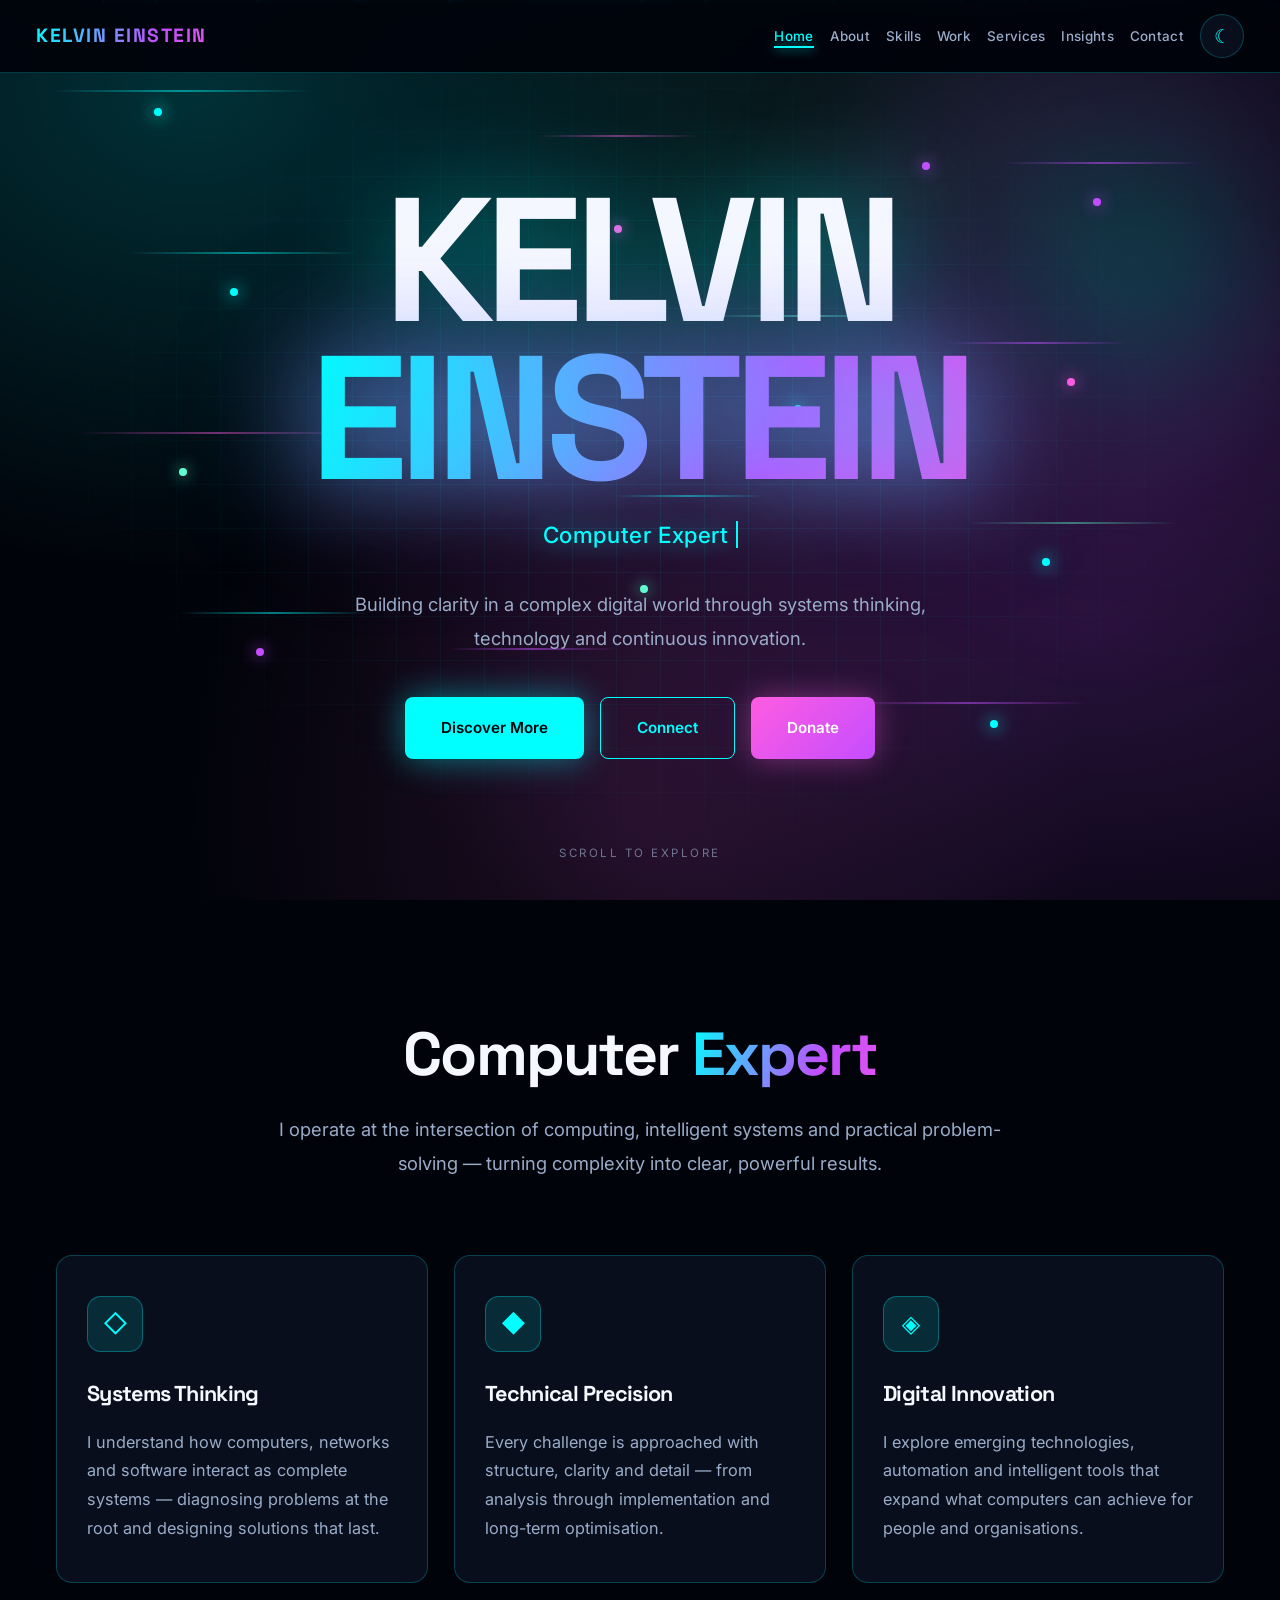
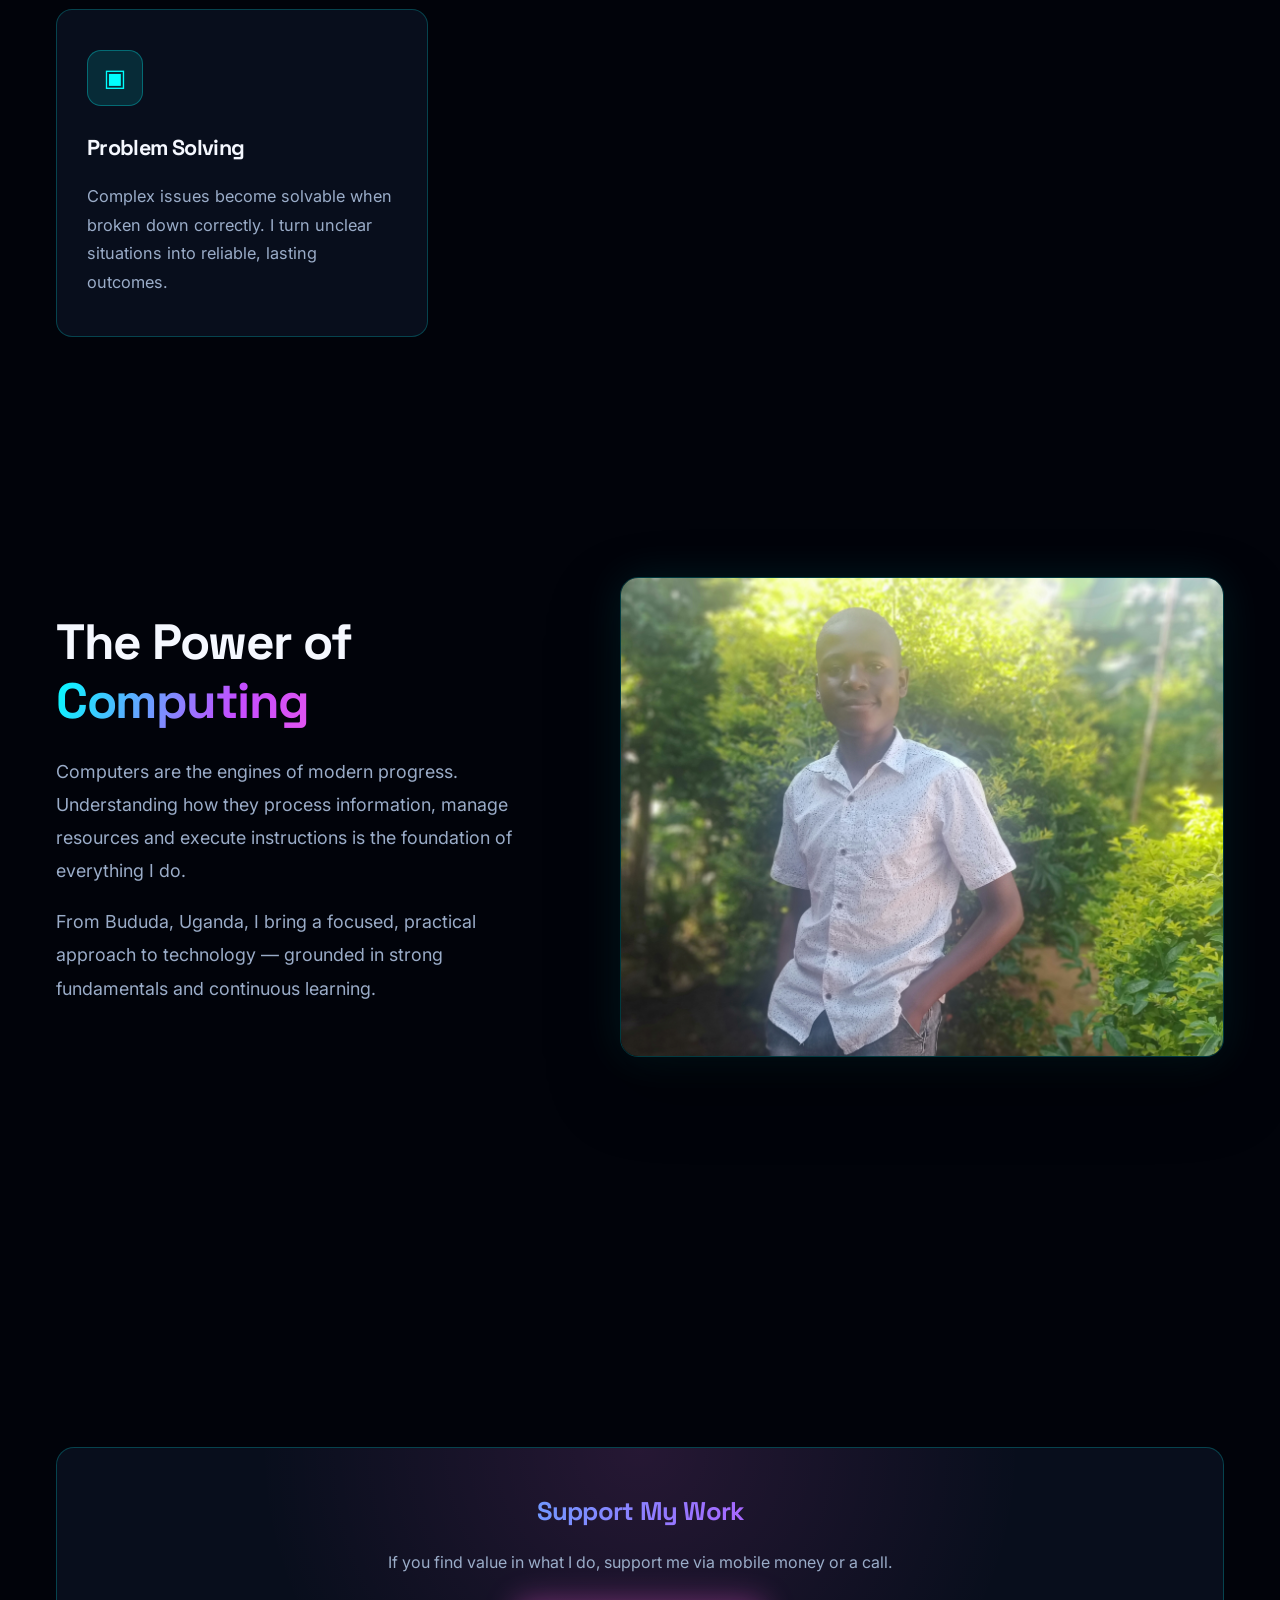
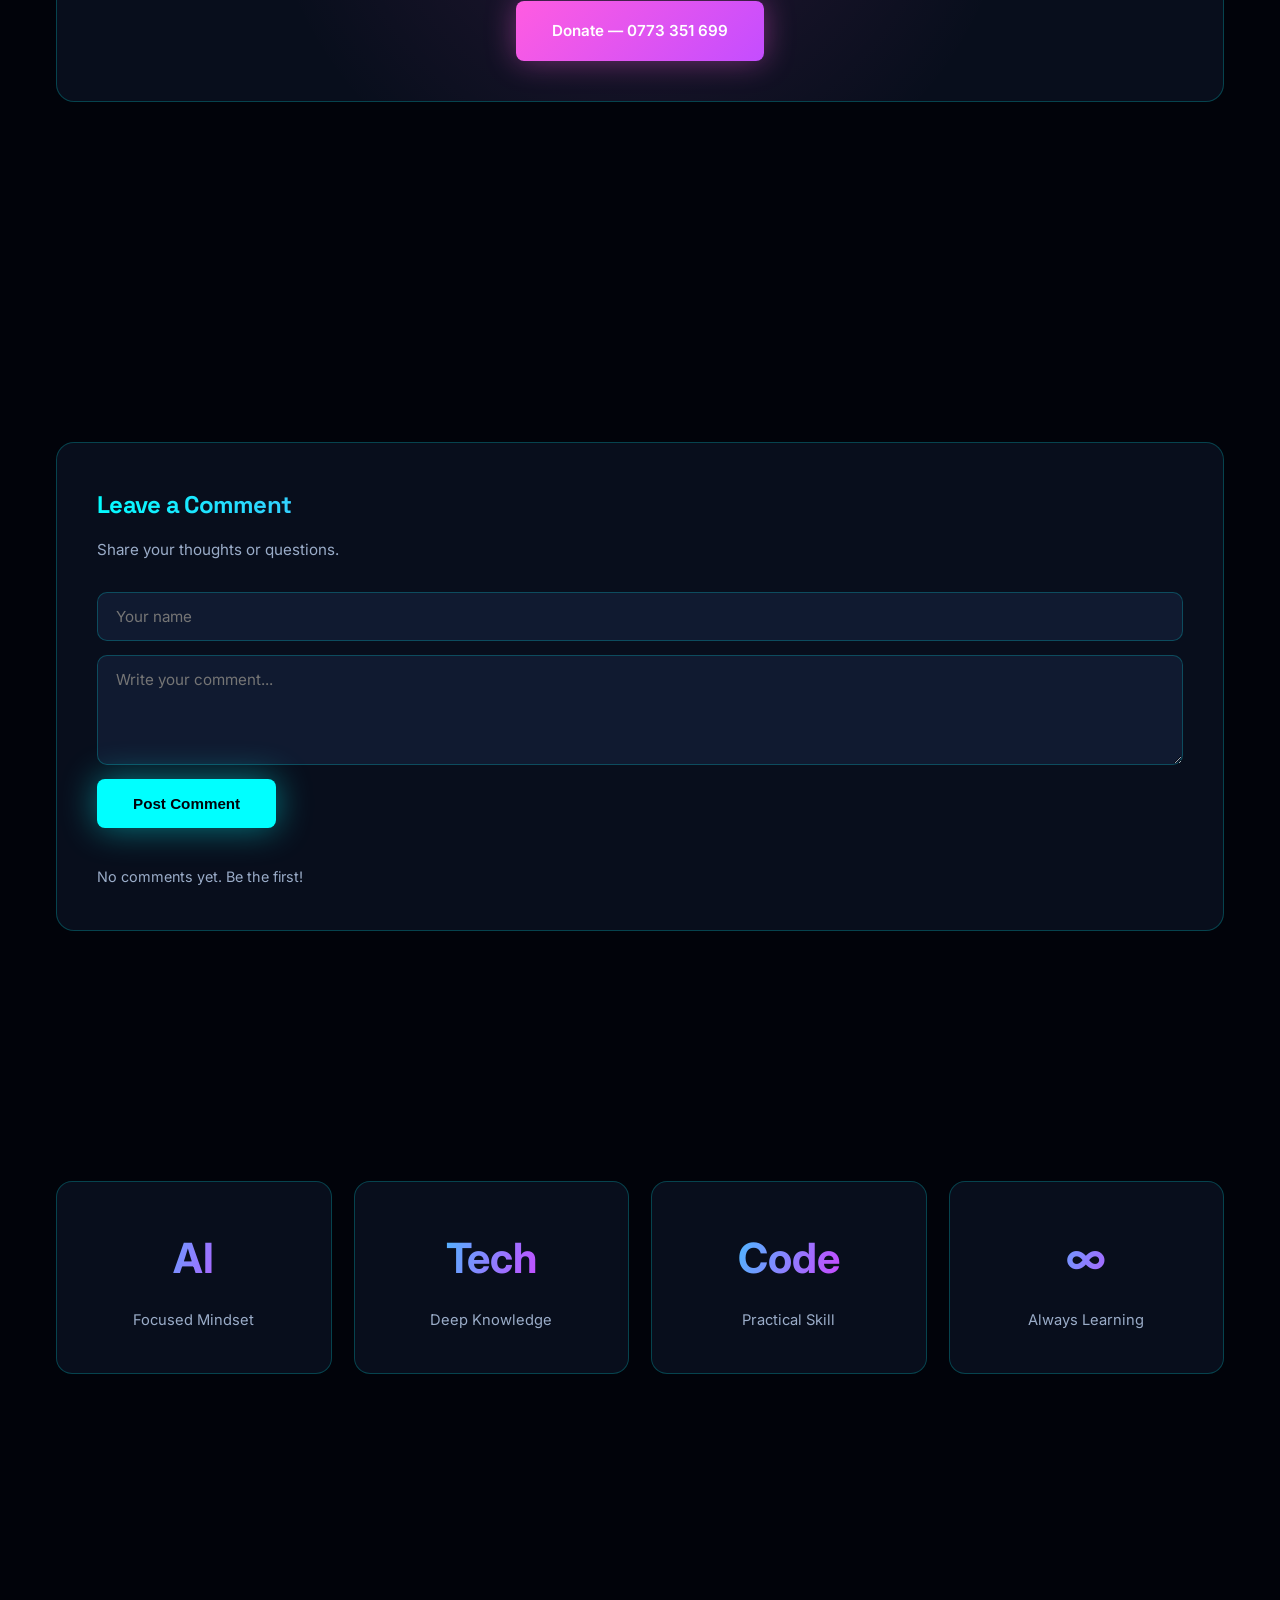
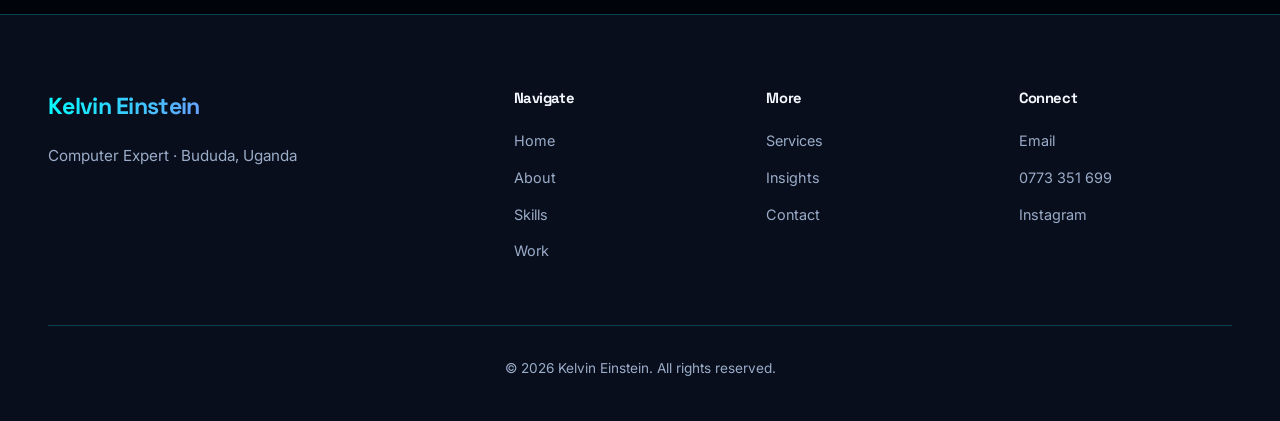
==== commit 1c09a87a: "Update all pages with real contact info and theme toggle button" ====
--- a/index.html
+++ b/index.html
@@ -4,26 +4,31 @@
     <meta charset="UTF-8">
     <meta name="viewport" content="width=device-width, initial-scale=1.0">
     <title>Kelvin Einstein | Computer Expert</title>
-    <meta name="description" content="Kelvin Einstein — Computer Expert, Technologist and Digital Innovator.">
+    <meta name="description" content="Kelvin Einstein — Computer Expert from Bududa, Uganda.">
     <link rel="preconnect" href="https://fonts.googleapis.com">
     <link rel="preconnect" href="https://fonts.gstatic.com" crossorigin>
     <link href="https://fonts.googleapis.com/css2?family=Space+Grotesk:wght@400;500;600;700&family=Inter:wght@300;400;500;600&display=swap" rel="stylesheet">
     <link rel="stylesheet" href="style.css">
 </head>
 <body>
-
     <nav>
         <div class="logo">KELVIN EINSTEIN</div>
-        <ul class="nav-links" id="navLinks">
-            <li><a href="index.html" class="active">Home</a></li>
-            <li><a href="about.html">About</a></li>
-            <li><a href="skills.html">Skills</a></li>
-            <li><a href="work.html">Work</a></li>
-            <li><a href="services.html">Services</a></li>
-            <li><a href="insights.html">Insights</a></li>
-            <li><a href="contact.html">Contact</a></li>
-        </ul>
-        <div class="hamburger" id="hamburger"><span></span><span></span><span></span></div>
+        <div class="nav-right">
+            <ul class="nav-links" id="navLinks">
+                <li><a href="index.html" class="active">Home</a></li>
+                <li><a href="about.html">About</a></li>
+                <li><a href="skills.html">Skills</a></li>
+                <li><a href="work.html">Work</a></li>
+                <li><a href="services.html">Services</a></li>
+                <li><a href="insights.html">Insights</a></li>
+                <li><a href="contact.html">Contact</a></li>
+            </ul>
+            <button class="theme-toggle" id="themeToggle" aria-label="Toggle theme" title="Toggle dark/light mode">
+                <span class="icon-moon">☾</span>
+                <span class="icon-sun">☀</span>
+            </button>
+            <div class="hamburger" id="hamburger"><span></span><span></span><span></span></div>
+        </div>
     </nav>
 
     <section class="hero">
@@ -47,7 +52,7 @@
         <div class="hero-buttons">
             <a href="about.html" class="btn">Discover More</a>
             <a href="contact.html" class="btn btn-outline">Connect</a>
-            <a href="tel:+256000000000" class="btn btn-donate">Donate</a>
+            <a href="tel:+256773351699" class="btn btn-donate">Donate</a>
         </div>
         <div class="hero-float-badge">Scroll to explore</div>
     </section>
@@ -70,45 +75,26 @@
             <div class="text">
                 <h2>The Power of <span>Computing</span></h2>
                 <p>Computers are the engines of modern progress. Understanding how they process information, manage resources and execute instructions is the foundation of everything I do.</p>
-                <p>From low-level system behaviour to high-level software design, I treat computing as both a science and a craft — precise, logical and powerful.</p>
+                <p>From Bududa, Uganda, I bring a focused, practical approach to technology — grounded in strong fundamentals and continuous learning.</p>
             </div>
             <div class="img-wrap face-focus">
                 <img src="IMG20231225085414.jpg" alt="Kelvin Einstein">
             </div>
         </div>
-        <div class="content-with-img reverse scroll-reveal">
-            <div class="text">
-                <h2>Intelligence & <span>Automation</span></h2>
-                <p>AI and automation are reshaping what is possible. I stay engaged with how intelligent systems learn, decide and interact with the real world — always with a practical focus.</p>
-            </div>
-            <div class="img-wrap">
-                <img src="https://images.unsplash.com/photo-1677442136019-21780ecad995?w=1000&q=80" alt="AI concept">
-            </div>
+    </section>
+
+    <section class="section">
+        <div class="donate-box scroll-reveal">
+            <h3>Support My Work</h3>
+            <p>If you find value in what I do, support me via mobile money or a call.</p>
+            <a href="tel:+256773351699" class="btn btn-donate">Donate — 0773 351 699</a>
         </div>
     </section>
 
     <section class="section">
-        <div class="content-block scroll-reveal">
-            <h2>Why Technology <span>Matters</span></h2>
-            <p>Technology shapes how we work, communicate and solve problems. As a computer expert, my role is to make technology serve people better. I believe in strong fundamentals, clear thinking, and results that last.</p>
-        </div>
-    </section>
-
-    <!-- DONATE -->
-    <section class="section">
-        <div class="donate-box scroll-reveal">
-            <h3>Support My Work</h3>
-            <p>If you find value in what I do, you can support me with a donation via mobile money or call.</p>
-            <a href="tel:+256000000000" class="btn btn-donate">Donate — Call / Mobile Money</a>
-            <p style="margin-top:16px;font-size:0.9rem;opacity:0.8;">Phone: +256 000 000 000 <em>(update with your real number)</em></p>
-        </div>
-    </section>
-
-    <!-- COMMENTS -->
-    <section class="section">
         <div class="comment-section scroll-reveal">
             <h3>Leave a Comment</h3>
-            <p>Share your thoughts, feedback or questions. Comments are stored on your device.</p>
+            <p>Share your thoughts or questions.</p>
             <form class="comment-form" id="commentForm">
                 <input type="text" id="commentName" placeholder="Your name" required maxlength="60">
                 <textarea id="commentText" placeholder="Write your comment..." required maxlength="500"></textarea>
@@ -129,10 +115,14 @@
 
     <footer>
         <div class="footer-grid">
-            <div class="footer-brand"><h3>Kelvin Einstein</h3><p>Computer Expert · Technologist · Digital Innovator</p></div>
+            <div class="footer-brand"><h3>Kelvin Einstein</h3><p>Computer Expert · Bududa, Uganda</p></div>
             <div class="footer-col"><h4>Navigate</h4><a href="index.html">Home</a><a href="about.html">About</a><a href="skills.html">Skills</a><a href="work.html">Work</a></div>
             <div class="footer-col"><h4>More</h4><a href="services.html">Services</a><a href="insights.html">Insights</a><a href="contact.html">Contact</a></div>
-            <div class="footer-col"><h4>Connect</h4><a href="#">Email</a><a href="tel:+256000000000">Phone / Donate</a><a href="#">GitHub</a><a href="#">Twitter / X</a></div>
+            <div class="footer-col"><h4>Connect</h4>
+                <a href="mailto:wabwirekelvin762@gmail.com">Email</a>
+                <a href="tel:+256773351699">0773 351 699</a>
+                <a href="https://instagram.com/KELVIN_EINSTEIN" target="_blank" rel="noopener">Instagram</a>
+            </div>
         </div>
         <div class="copyright">© 2026 Kelvin Einstein. All rights reserved.</div>
     </footer>
--- a/style.css
+++ b/style.css
@@ -1,5 +1,5 @@
 /* ============================================
-   KELVIN EINSTEIN — Brighter + Unique Animations
+   KELVIN EINSTEIN — Keyframes + Theme Toggle
    ============================================ */
 
 * { margin: 0; padding: 0; box-sizing: border-box; }
@@ -24,6 +24,29 @@
                      radial-gradient(ellipse at 50% 90%, rgba(255, 92, 225, 0.12) 0%, transparent 50%),
                      radial-gradient(ellipse at 70% 20%, rgba(95, 255, 208, 0.1) 0%, transparent 40%),
                      #01030a;
+    --nav-bg: rgba(1, 3, 10, 0.92);
+}
+
+/* Light mode */
+body.light-mode {
+    --bg-deep: #f0f4fa;
+    --bg-card: #ffffff;
+    --bg-elevated: #e8eef8;
+    --primary: #0088aa;
+    --primary-dim: #006688;
+    --accent: #7b2cbf;
+    --accent-2: #c9184a;
+    --accent-3: #0a9396;
+    --accent-4: #e85d04;
+    --text: #0d1b2a;
+    --text-muted: #4a5568;
+    --border: rgba(0, 136, 170, 0.25);
+    --glow-cyan: 0 0 40px rgba(0, 136, 170, 0.3);
+    --gradient-text: linear-gradient(110deg, #0088aa 0%, #7b2cbf 40%, #c9184a 70%, #0a9396 100%);
+    --gradient-hero: radial-gradient(ellipse at 15% 10%, rgba(0, 136, 170, 0.12) 0%, transparent 42%),
+                     radial-gradient(ellipse at 85% 70%, rgba(123, 44, 191, 0.1) 0%, transparent 48%),
+                     #e8eef8;
+    --nav-bg: rgba(240, 244, 250, 0.95);
 }
 
 html { scroll-behavior: smooth; }
@@ -34,6 +57,7 @@
     color: var(--text);
     line-height: 1.85;
     overflow-x: hidden;
+    transition: background-color 0.4s ease, color 0.4s ease;
 }
 
 h1, h2, h3, h4 {
@@ -42,20 +66,55 @@
     letter-spacing: -0.03em;
 }
 
+/* ========== THEME TOGGLE ========== */
+.theme-toggle {
+    width: 44px;
+    height: 44px;
+    border-radius: 50%;
+    border: 1.5px solid var(--border);
+    background: var(--bg-card);
+    color: var(--primary);
+    cursor: pointer;
+    display: flex;
+    align-items: center;
+    justify-content: center;
+    font-size: 1.2rem;
+    transition: all 0.35s cubic-bezier(0.16, 1, 0.3, 1);
+    position: relative;
+    overflow: hidden;
+    flex-shrink: 0;
+}
+.theme-toggle:hover {
+    border-color: var(--primary);
+    box-shadow: 0 0 20px rgba(0, 255, 255, 0.3);
+    transform: rotate(20deg) scale(1.08);
+}
+.theme-toggle .icon-sun,
+.theme-toggle .icon-moon {
+    position: absolute;
+    transition: all 0.4s cubic-bezier(0.16, 1, 0.3, 1);
+}
+.theme-toggle .icon-sun { opacity: 0; transform: rotate(-90deg) scale(0.5); }
+.theme-toggle .icon-moon { opacity: 1; transform: rotate(0) scale(1); }
+body.light-mode .theme-toggle .icon-sun { opacity: 1; transform: rotate(0) scale(1); }
+body.light-mode .theme-toggle .icon-moon { opacity: 0; transform: rotate(90deg) scale(0.5); }
+
 /* NAV */
 nav {
-    position: fixed; top: 0; width: 100%; padding: 16px 40px;
-    display: flex; justify-content: space-between; align-items: center;
-    z-index: 1000; background: rgba(1, 3, 10, 0.92); backdrop-filter: blur(30px);
+    position: fixed; top: 0; width: 100%; padding: 14px 36px;
+    display: flex; justify-content: space-between; align-items: center; gap: 16px;
+    z-index: 1000; background: var(--nav-bg); backdrop-filter: blur(30px);
     border-bottom: 1px solid var(--border);
     animation: navSlideDown 0.8s cubic-bezier(0.16, 1, 0.3, 1);
+    transition: background 0.4s ease;
 }
 @keyframes navSlideDown {
     from { transform: translateY(-100%); opacity: 0; }
     to { transform: translateY(0); opacity: 1; }
 }
+.nav-right { display: flex; align-items: center; gap: 16px; }
 .logo {
-    font-family: 'Space Grotesk', sans-serif; font-size: 1.22rem; font-weight: 700; letter-spacing: 1.5px;
+    font-family: 'Space Grotesk', sans-serif; font-size: 1.2rem; font-weight: 700; letter-spacing: 1.5px;
     background: var(--gradient-text); background-size: 200% 200%;
     -webkit-background-clip: text; -webkit-text-fill-color: transparent; background-clip: text;
     animation: gradientShift 5s ease infinite;
@@ -65,7 +124,7 @@
     50% { background-position: 100% 50%; }
     100% { background-position: 0% 50%; }
 }
-.nav-links { display: flex; gap: 18px; list-style: none; flex-wrap: wrap; justify-content: flex-end; }
+.nav-links { display: flex; gap: 16px; list-style: none; flex-wrap: wrap; justify-content: flex-end; }
 .nav-links a {
     color: var(--text-muted); text-decoration: none; font-weight: 500; font-size: 0.84rem;
     letter-spacing: 0.3px; transition: color 0.25s, transform 0.25s; position: relative;
@@ -84,7 +143,7 @@
 .hero {
     min-height: 100vh; display: flex; flex-direction: column; justify-content: center; align-items: center;
     text-align: center; padding: 130px 28px 90px; background: var(--gradient-hero);
-    position: relative; overflow: hidden;
+    position: relative; overflow: hidden; transition: background 0.4s ease;
 }
 .hero::before {
     content: ''; position: absolute; inset: 0;
@@ -94,6 +153,10 @@
     mask-image: radial-gradient(ellipse at center, black 12%, transparent 70%);
     -webkit-mask-image: radial-gradient(ellipse at center, black 12%, transparent 70%);
     pointer-events: none; animation: gridPulse 6s ease-in-out infinite;
+}
+body.light-mode .hero::before {
+    background-image: linear-gradient(rgba(0, 136, 170, 0.08) 1px, transparent 1px),
+                      linear-gradient(90deg, rgba(0, 136, 170, 0.08) 1px, transparent 1px);
 }
 .hero::after {
     content: ''; position: absolute; width: 800px; height: 800px; top: -15%; right: -20%;
@@ -135,9 +198,9 @@
     box-shadow: 0 0 16px var(--primary), 0 0 32px rgba(0, 255, 255, 0.6);
     animation: nodePulse 2.6s ease-in-out infinite;
 }
-.hero-ai-layer .node.n2 { background: var(--accent); box-shadow: 0 0 16px var(--accent), 0 0 32px rgba(196, 77, 255, 0.6); }
-.hero-ai-layer .node.n3 { background: var(--accent-2); box-shadow: 0 0 16px var(--accent-2), 0 0 32px rgba(255, 92, 225, 0.55); }
-.hero-ai-layer .node.n4 { background: var(--accent-3); box-shadow: 0 0 16px var(--accent-3), 0 0 32px rgba(95, 255, 208, 0.55); }
+.hero-ai-layer .node.n2 { background: var(--accent); box-shadow: 0 0 16px var(--accent); }
+.hero-ai-layer .node.n3 { background: var(--accent-2); box-shadow: 0 0 16px var(--accent-2); }
+.hero-ai-layer .node.n4 { background: var(--accent-3); box-shadow: 0 0 16px var(--accent-3); }
 .hero-ai-layer .node:nth-child(13) { top: 12%; left: 12%; animation-delay: 0.1s; }
 .hero-ai-layer .node:nth-child(14) { top: 22%; right: 14%; animation-delay: 0.4s; }
 .hero-ai-layer .node:nth-child(15) { top: 32%; left: 18%; animation-delay: 0.7s; }
@@ -188,6 +251,24 @@
     100% { bottom: 115%; opacity: 0; transform: translateX(40px) scale(0.5); }
 }
 
+/* Unique keyframe: shimmer text underline */
+@keyframes shimmerSweep {
+    0% { background-position: -200% center; }
+    100% { background-position: 200% center; }
+}
+
+/* Unique keyframe: bounce soft */
+@keyframes softBounce {
+    0%, 100% { transform: translateY(0); }
+    50% { transform: translateY(-6px); }
+}
+
+/* Unique keyframe: rotate glow ring */
+@keyframes spinGlow {
+    0% { transform: rotate(0deg); }
+    100% { transform: rotate(360deg); }
+}
+
 .hero h1 {
     font-size: clamp(4.5rem, 14vw, 11rem); line-height: 0.9; margin-bottom: 16px; font-weight: 700;
     letter-spacing: -0.05em; position: relative; z-index: 5;
@@ -234,13 +315,14 @@
     border: none; cursor: pointer; position: relative; z-index: 5;
     box-shadow: 0 0 35px rgba(0, 255, 255, 0.45); overflow: hidden;
 }
+body.light-mode .btn { color: #fff; }
 .btn::before {
     content: ''; position: absolute; top: 0; left: -100%; width: 100%; height: 100%;
     background: linear-gradient(90deg, transparent, rgba(255,255,255,0.35), transparent);
     transition: left 0.5s;
 }
 .btn:hover::before { left: 100%; }
-.btn:hover { background: #fff; transform: translateY(-4px) scale(1.04); box-shadow: var(--glow-cyan); }
+.btn:hover { background: #fff; color: #01030a; transform: translateY(-4px) scale(1.04); box-shadow: var(--glow-cyan); }
 .btn-outline {
     background: transparent; border: 1.5px solid var(--primary); color: var(--primary); box-shadow: none;
 }
@@ -270,9 +352,7 @@
 /* SECTIONS */
 .section { padding: 120px 56px; max-width: 1400px; margin: 0 auto; }
 .section-header { text-align: center; margin-bottom: 75px; }
-.section-header h2 {
-    font-size: clamp(2.7rem, 5.5vw, 3.8rem); margin-bottom: 22px; line-height: 1.15;
-}
+.section-header h2 { font-size: clamp(2.7rem, 5.5vw, 3.8rem); margin-bottom: 22px; line-height: 1.15; }
 .section-header h2 span {
     background: var(--gradient-text); background-size: 200% 200%;
     -webkit-background-clip: text; -webkit-text-fill-color: transparent; background-clip: text;
@@ -280,7 +360,6 @@
 }
 .section-header p { color: var(--text-muted); max-width: 780px; margin: 0 auto; font-size: 1.15rem; }
 
-/* SCROLL REVEALS */
 @supports (animation-timeline: view()) {
     .scroll-reveal {
         animation: scrollReveal linear both;
@@ -297,7 +376,6 @@
     .scroll-reveal.visible { opacity: 1; transform: none; }
 }
 
-/* FEATURE CARDS */
 .features-grid {
     display: grid; grid-template-columns: repeat(auto-fit, minmax(300px, 1fr));
     gap: 26px; perspective: 1000px;
@@ -326,7 +404,7 @@
 }
 .feature-card:hover {
     transform: translateY(-10px) rotateX(2deg) rotateY(-2deg); border-color: transparent;
-    box-shadow: 0 30px 60px rgba(0, 0, 0, 0.5), 0 0 55px rgba(0, 255, 255, 0.18);
+    box-shadow: 0 30px 60px rgba(0, 0, 0, 0.35), 0 0 55px rgba(0, 255, 255, 0.18);
 }
 .feature-card:hover::before { opacity: 1; }
 .feature-icon {
@@ -335,6 +413,7 @@
     margin-bottom: 22px; color: var(--primary); border: 1px solid rgba(0, 255, 255, 0.3);
     transition: all 0.4s cubic-bezier(0.16, 1, 0.3, 1);
 }
+body.light-mode .feature-icon { background: rgba(0, 136, 170, 0.12); border-color: rgba(0, 136, 170, 0.3); }
 .feature-card:hover .feature-icon {
     background: rgba(0, 255, 255, 0.22); box-shadow: 0 0 30px rgba(0, 255, 255, 0.4);
     transform: scale(1.12) rotate(6deg);
@@ -343,7 +422,6 @@
 .feature-card:hover h3 { color: var(--primary); }
 .feature-card p { color: var(--text-muted); font-size: 1.02rem; line-height: 1.75; }
 
-/* IMAGE + TEXT — face-focused photo */
 .content-with-img {
     display: grid; grid-template-columns: 1fr 1.2fr; gap: 60px;
     align-items: center; margin-bottom: 100px;
@@ -363,23 +441,19 @@
 }
 .content-with-img .img-wrap {
     border-radius: 18px; overflow: hidden; border: 1px solid var(--border);
-    box-shadow: 0 30px 70px rgba(0, 0, 0, 0.45), 0 0 45px rgba(0, 255, 255, 0.1);
+    box-shadow: 0 30px 70px rgba(0, 0, 0, 0.35), 0 0 45px rgba(0, 255, 255, 0.1);
     height: 480px; position: relative;
     transition: transform 0.5s cubic-bezier(0.16, 1, 0.3, 1), box-shadow 0.5s;
 }
 .content-with-img .img-wrap:hover {
     transform: scale(1.02);
-    box-shadow: 0 35px 80px rgba(0, 0, 0, 0.5), 0 0 70px rgba(0, 255, 255, 0.16);
+    box-shadow: 0 35px 80px rgba(0, 0, 0, 0.4), 0 0 70px rgba(0, 255, 255, 0.16);
 }
 .content-with-img .img-wrap img {
-    width: 100%; height: 100%; object-fit: cover;
-    object-position: center 18%;
+    width: 100%; height: 100%; object-fit: cover; object-position: center 15%;
     transition: transform 0.9s cubic-bezier(0.16, 1, 0.3, 1);
 }
-.content-with-img .img-wrap.face-focus img {
-    object-position: center 15%;
-    object-fit: cover;
-}
+.content-with-img .img-wrap.face-focus img { object-position: center 15%; }
 .content-with-img .img-wrap:hover img { transform: scale(1.06); }
 
 .content-block { width: 100%; max-width: 100%; margin: 0 0 90px; }
@@ -395,7 +469,6 @@
     color: var(--text-muted); margin-bottom: 20px; font-size: 1.14rem; line-height: 1.9; max-width: 100%;
 }
 
-/* STATS */
 .stats-row { display: grid; grid-template-columns: repeat(4, 1fr); gap: 22px; margin: 70px 0; }
 .stat-item {
     text-align: center; padding: 38px 16px; background: var(--bg-card); border-radius: 16px;
@@ -409,7 +482,7 @@
 }
 .stat-item:hover::before { opacity: 1; }
 .stat-item:hover {
-    border-color: rgba(0, 255, 255, 0.55); box-shadow: 0 0 50px rgba(0, 255, 255, 0.22);
+    border-color: var(--primary); box-shadow: 0 0 50px rgba(0, 255, 255, 0.22);
     transform: translateY(-8px) scale(1.04);
 }
 .stat-item .number {
@@ -419,10 +492,9 @@
 }
 .stat-item .label { color: var(--text-muted); font-size: 0.92rem; position: relative; z-index: 1; }
 
-/* PAGE HERO */
 .page-hero {
     padding: 160px 48px 95px; text-align: center; background: var(--gradient-hero);
-    position: relative; overflow: hidden;
+    position: relative; overflow: hidden; transition: background 0.4s ease;
 }
 .page-hero::before {
     content: ''; position: absolute; inset: 0;
@@ -456,11 +528,9 @@
     animation: gradientShift 4s ease infinite;
 }
 
-/* DONATE BOX */
 .donate-box {
     background: var(--bg-card); border: 1px solid var(--border); border-radius: 18px;
-    padding: 40px; text-align: center; margin: 50px 0;
-    position: relative; overflow: hidden;
+    padding: 40px; text-align: center; margin: 50px 0; position: relative; overflow: hidden;
 }
 .donate-box::before {
     content: ''; position: absolute; inset: 0;
@@ -474,9 +544,7 @@
     animation: gradientShift 5s ease infinite;
 }
 .donate-box p { color: var(--text-muted); margin-bottom: 24px; position: relative; }
-.donate-box .btn { position: relative; }
-
-/* COMMENT SECTION */
+
 .comment-section {
     background: var(--bg-card); border: 1px solid var(--border); border-radius: 18px;
     padding: 40px; margin: 50px 0;
@@ -510,16 +578,13 @@
     from { opacity: 0; transform: translateY(12px); }
     to { opacity: 1; transform: translateY(0); }
 }
-.comment-item .comment-author {
-    font-weight: 600; color: var(--primary); margin-bottom: 6px; font-size: 0.95rem;
-}
+.comment-item .comment-author { font-weight: 600; color: var(--primary); margin-bottom: 6px; font-size: 0.95rem; }
 .comment-item .comment-text { color: var(--text-muted); font-size: 0.92rem; line-height: 1.6; }
 .comment-item .comment-time { color: var(--text-muted); font-size: 0.78rem; margin-top: 8px; opacity: 0.7; }
 
-/* FOOTER */
 footer {
     background: var(--bg-card); border-top: 1px solid var(--border);
-    padding: 70px 48px 40px; margin-top: 50px;
+    padding: 70px 48px 40px; margin-top: 50px; transition: background 0.4s ease;
 }
 .footer-grid {
     max-width: 1300px; margin: 0 auto; display: grid;
@@ -543,7 +608,6 @@
     color: var(--text-muted); font-size: 0.85rem;
 }
 
-/* RESPONSIVE */
 @media (max-width: 980px) {
     nav { padding: 14px 18px; }
     .nav-links {
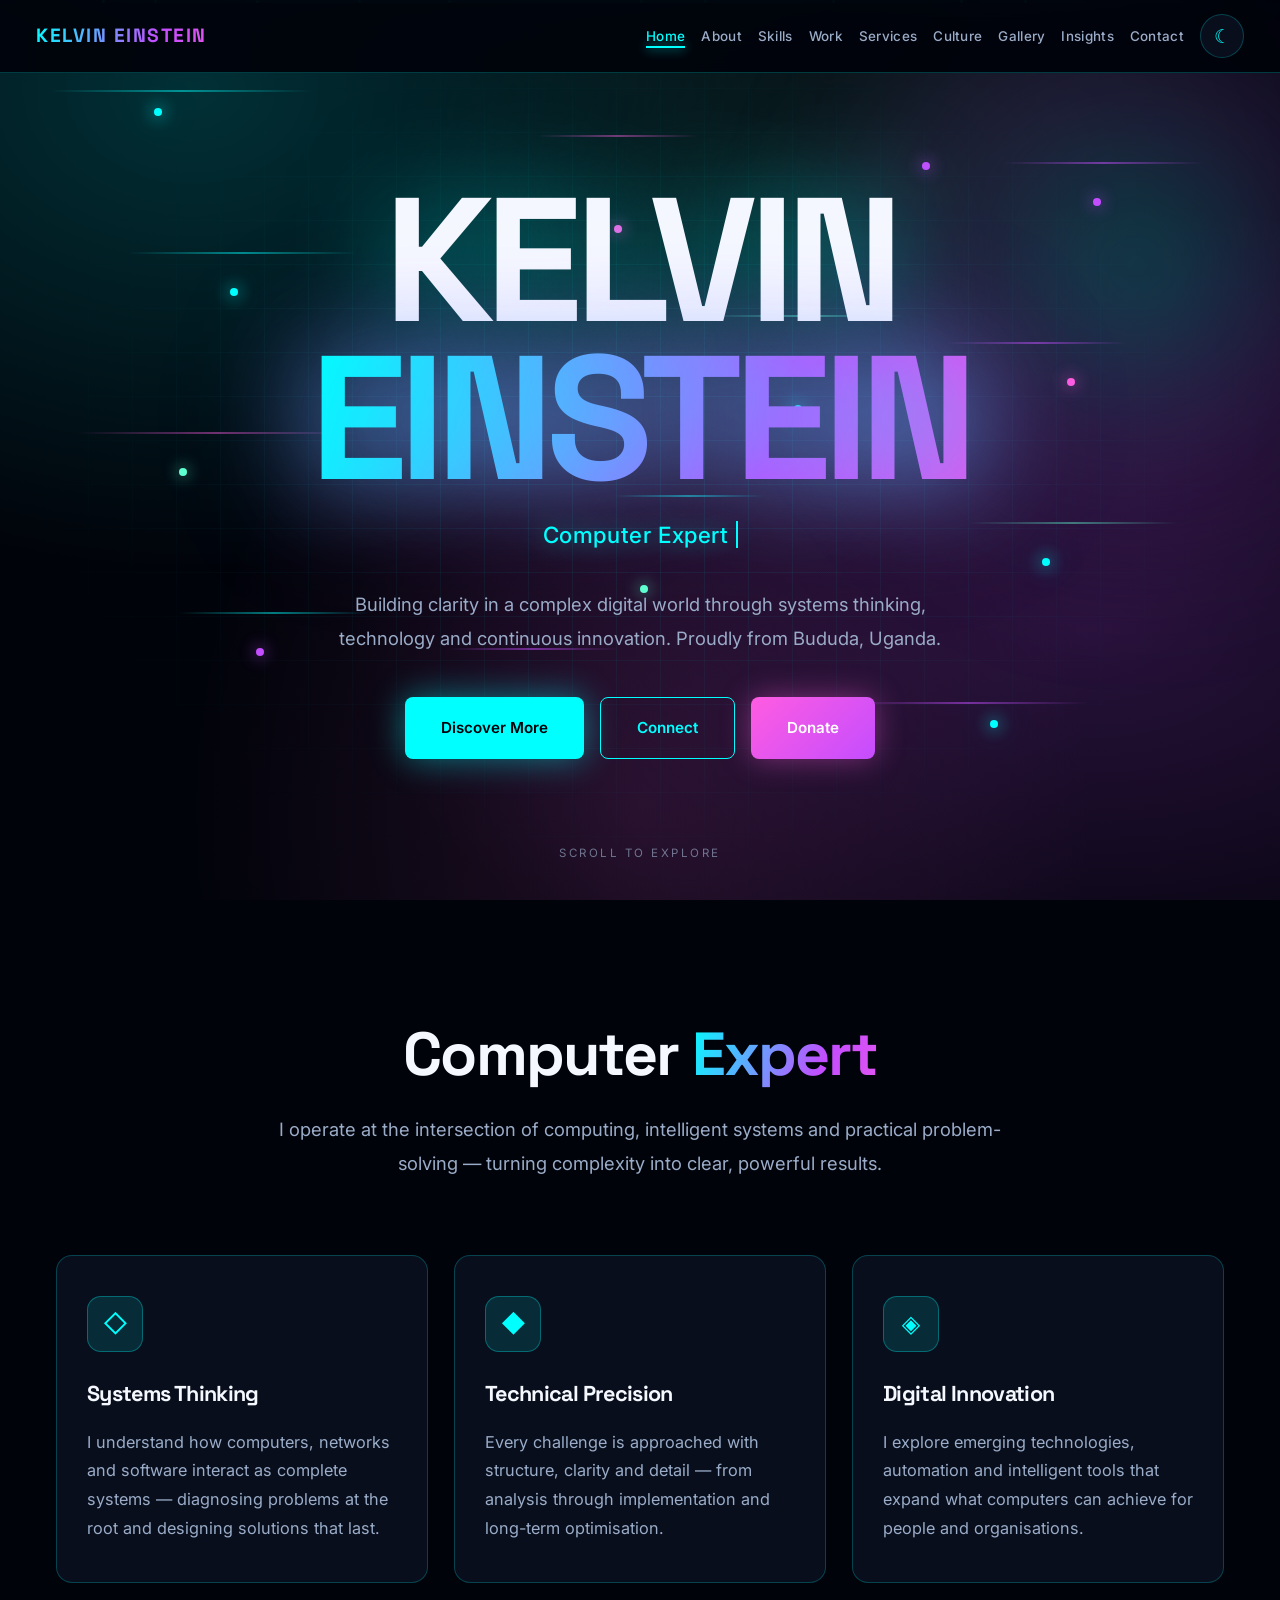
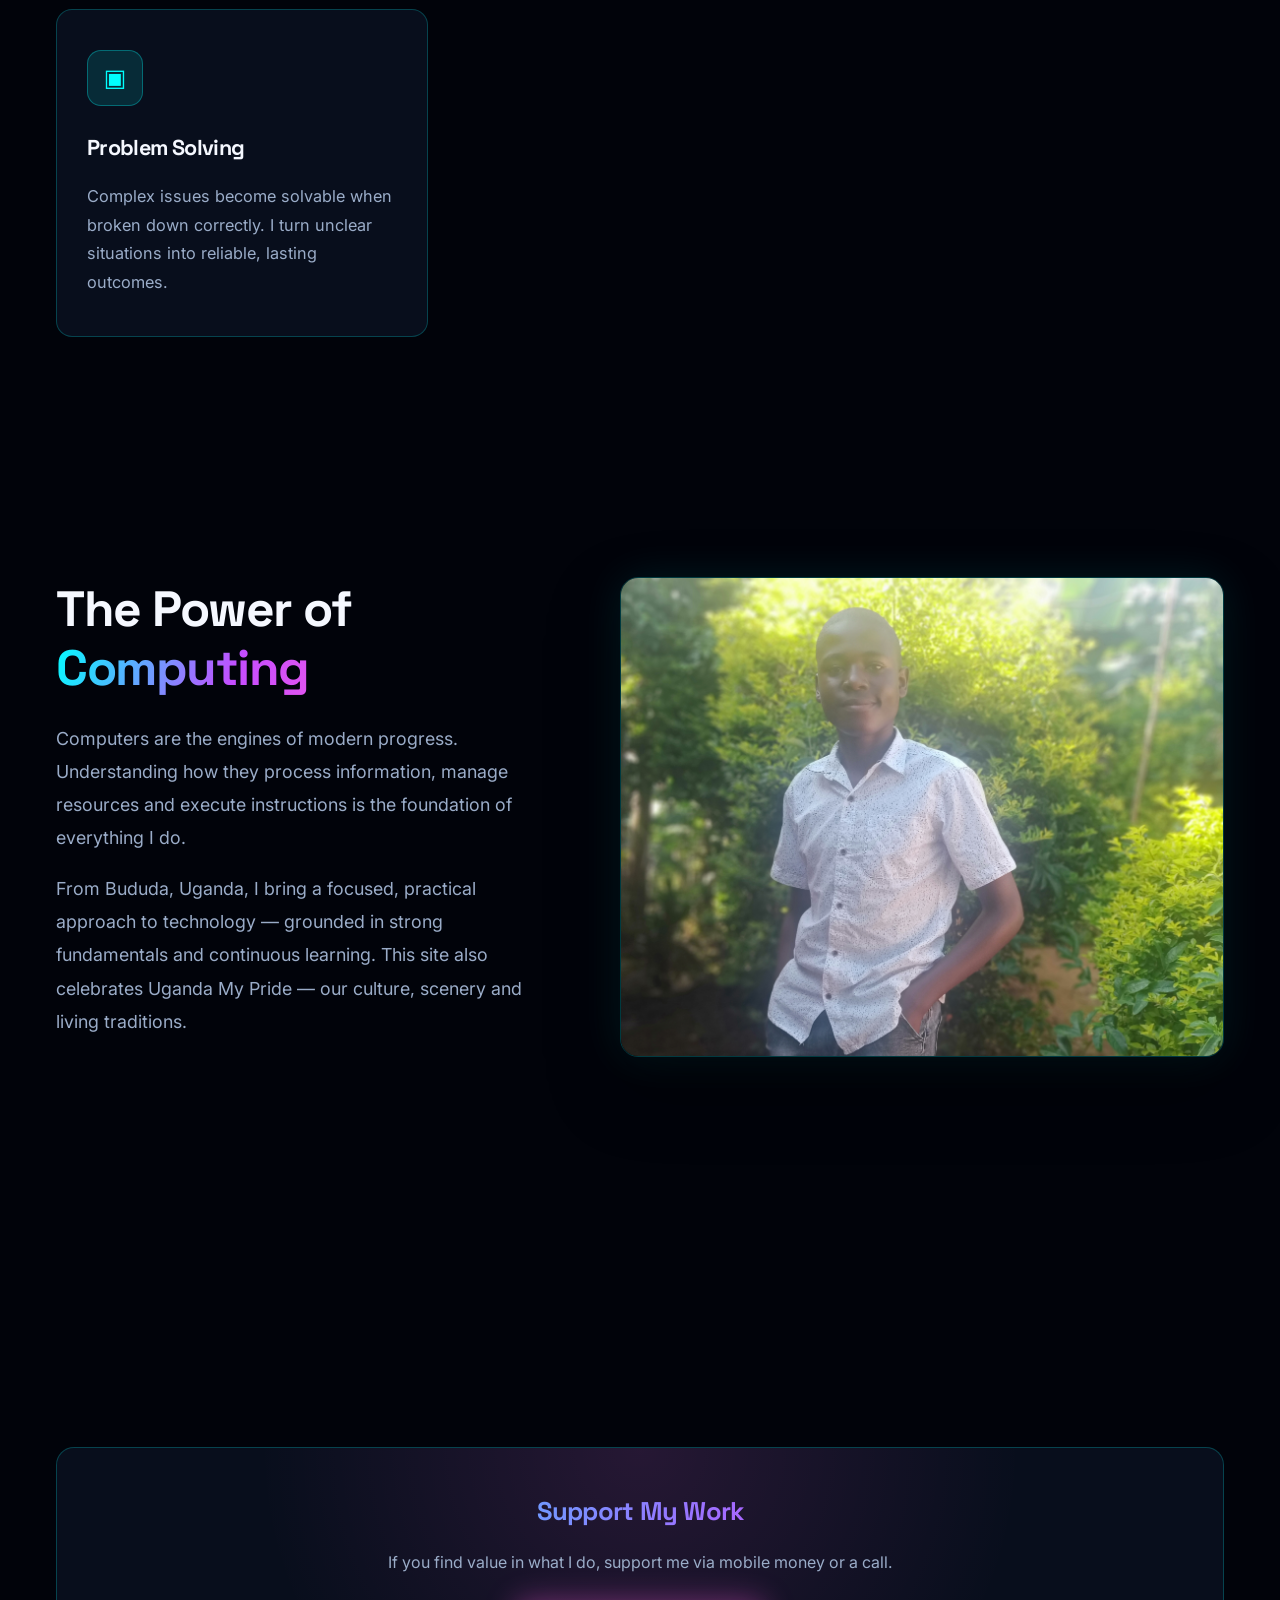
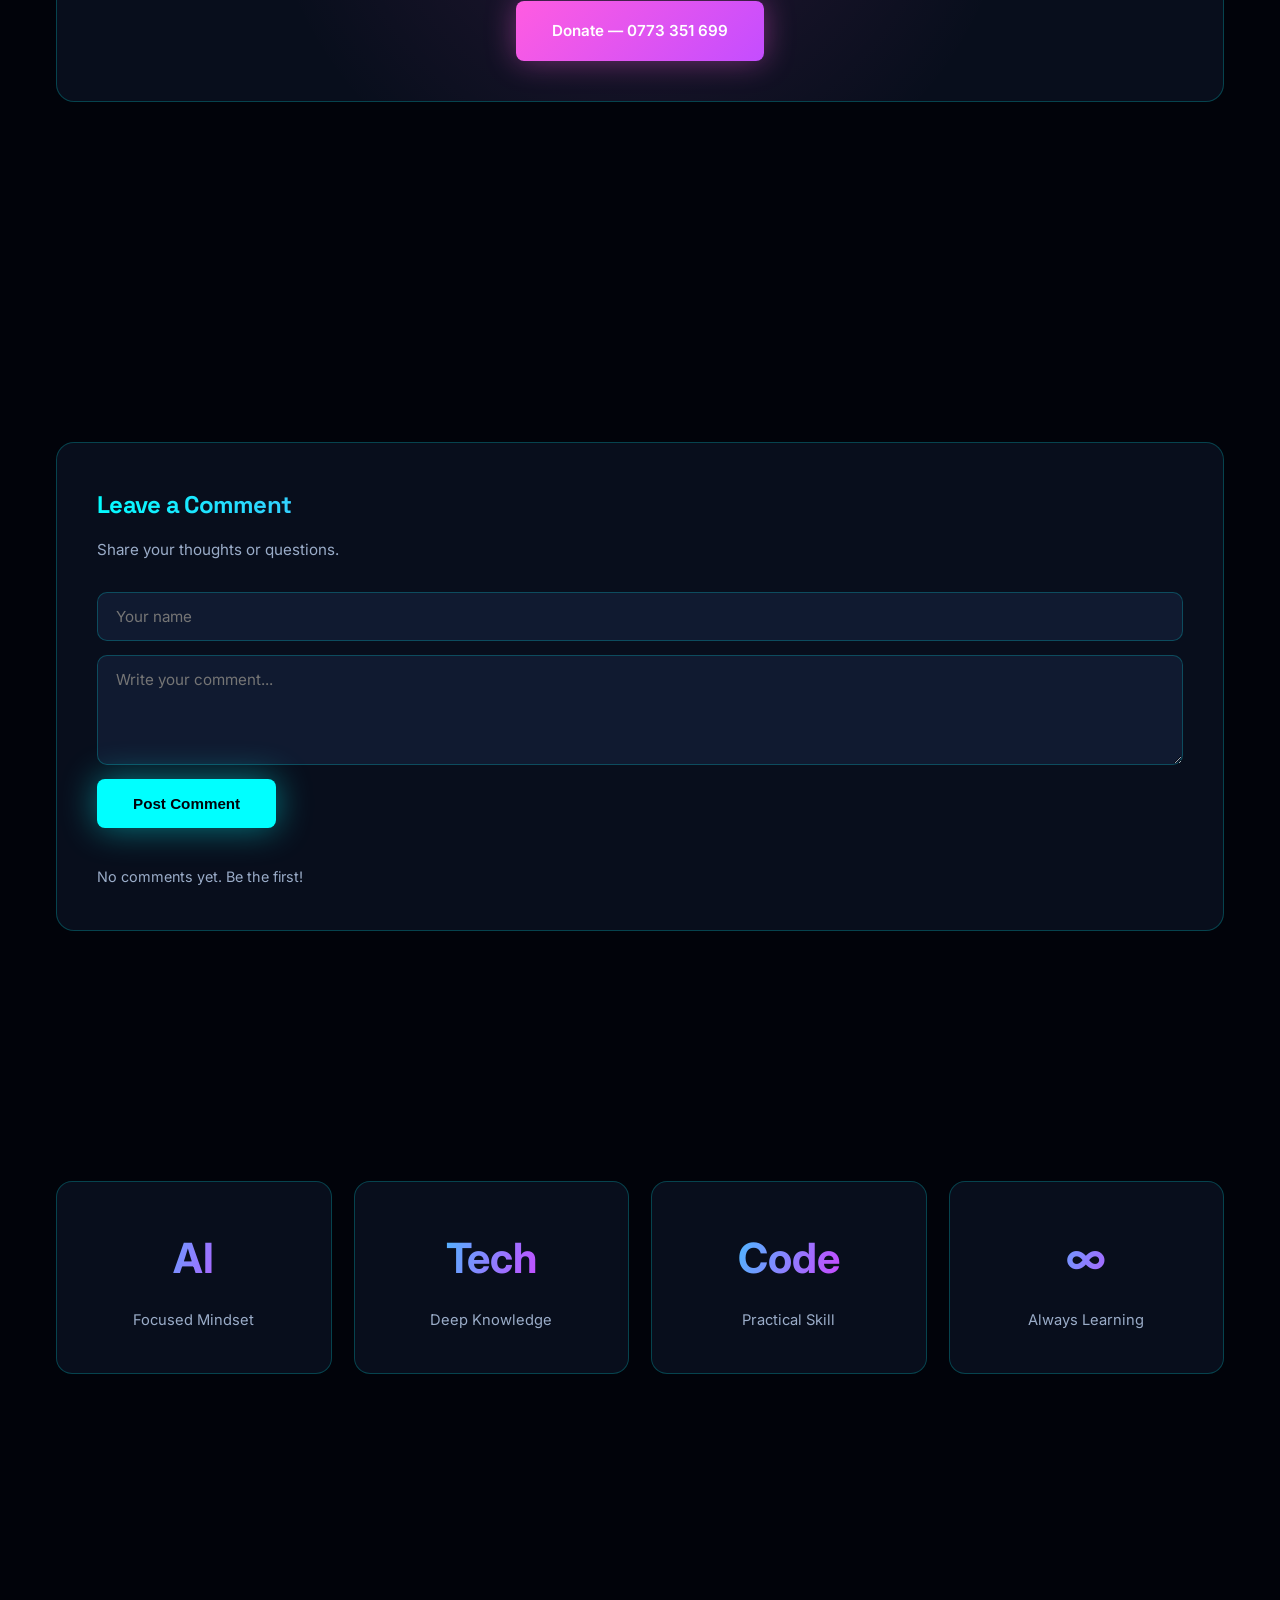
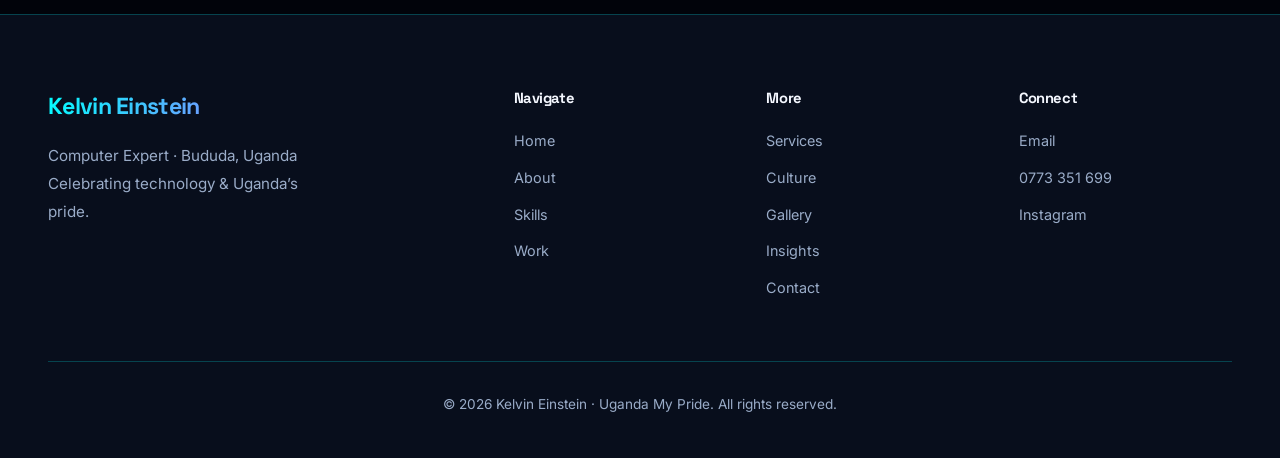
==== commit 4eba72aa: "Update index.html: unified nav, SEO, lazy image, Uganda pride mention, extra.css link" ====
--- a/index.html
+++ b/index.html
@@ -3,12 +3,19 @@
 <head>
     <meta charset="UTF-8">
     <meta name="viewport" content="width=device-width, initial-scale=1.0">
-    <title>Kelvin Einstein | Computer Expert</title>
-    <meta name="description" content="Kelvin Einstein — Computer Expert from Bududa, Uganda.">
+    <title>Kelvin Einstein | Computer Expert — Bududa, Uganda</title>
+    <meta name="description" content="Kelvin Einstein — Computer Expert, Technologist & Digital Innovator from Bududa, Uganda. Systems thinking, AI, problem solving and Uganda My Pride.">
+    <meta property="og:title" content="Kelvin Einstein | Computer Expert">
+    <meta property="og:description" content="Building clarity in a complex digital world through systems thinking, technology and continuous innovation. From Bududa, Uganda.">
+    <meta property="og:type" content="website">
+    <meta property="og:image" content="IMG20231225085414.jpg">
+    <meta name="theme-color" content="#01030a">
+    <link rel="manifest" href="manifest.json">
     <link rel="preconnect" href="https://fonts.googleapis.com">
     <link rel="preconnect" href="https://fonts.gstatic.com" crossorigin>
     <link href="https://fonts.googleapis.com/css2?family=Space+Grotesk:wght@400;500;600;700&family=Inter:wght@300;400;500;600&display=swap" rel="stylesheet">
     <link rel="stylesheet" href="style.css">
+    <link rel="stylesheet" href="extra.css">
 </head>
 <body>
     <nav>
@@ -20,6 +27,8 @@
                 <li><a href="skills.html">Skills</a></li>
                 <li><a href="work.html">Work</a></li>
                 <li><a href="services.html">Services</a></li>
+                <li><a href="culture.html">Culture</a></li>
+                <li><a href="gallery.html">Gallery</a></li>
                 <li><a href="insights.html">Insights</a></li>
                 <li><a href="contact.html">Contact</a></li>
             </ul>
@@ -27,7 +36,7 @@
                 <span class="icon-moon">☾</span>
                 <span class="icon-sun">☀</span>
             </button>
-            <div class="hamburger" id="hamburger"><span></span><span></span><span></span></div>
+            <div class="hamburger" id="hamburger" aria-label="Menu"><span></span><span></span><span></span></div>
         </div>
     </nav>
 
@@ -48,7 +57,7 @@
         </div>
         <h1>KELVIN<br><span>EINSTEIN</span></h1>
         <div class="typewriter-wrap"><span class="typewriter" id="typewriter"></span></div>
-        <p class="sub">Building clarity in a complex digital world through systems thinking, technology and continuous innovation.</p>
+        <p class="sub">Building clarity in a complex digital world through systems thinking, technology and continuous innovation. Proudly from Bududa, Uganda.</p>
         <div class="hero-buttons">
             <a href="about.html" class="btn">Discover More</a>
             <a href="contact.html" class="btn btn-outline">Connect</a>
@@ -75,10 +84,10 @@
             <div class="text">
                 <h2>The Power of <span>Computing</span></h2>
                 <p>Computers are the engines of modern progress. Understanding how they process information, manage resources and execute instructions is the foundation of everything I do.</p>
-                <p>From Bududa, Uganda, I bring a focused, practical approach to technology — grounded in strong fundamentals and continuous learning.</p>
+                <p>From Bududa, Uganda, I bring a focused, practical approach to technology — grounded in strong fundamentals and continuous learning. This site also celebrates Uganda My Pride — our culture, scenery and living traditions.</p>
             </div>
             <div class="img-wrap face-focus">
-                <img src="IMG20231225085414.jpg" alt="Kelvin Einstein">
+                <img src="IMG20231225085414.jpg" alt="Kelvin Einstein" loading="lazy" width="600" height="700">
             </div>
         </div>
     </section>
@@ -96,8 +105,8 @@
             <h3>Leave a Comment</h3>
             <p>Share your thoughts or questions.</p>
             <form class="comment-form" id="commentForm">
-                <input type="text" id="commentName" placeholder="Your name" required maxlength="60">
-                <textarea id="commentText" placeholder="Write your comment..." required maxlength="500"></textarea>
+                <input type="text" id="commentName" placeholder="Your name" required maxlength="60" aria-label="Your name">
+                <textarea id="commentText" placeholder="Write your comment..." required maxlength="500" aria-label="Your comment"></textarea>
                 <button type="submit" class="btn">Post Comment</button>
             </form>
             <div class="comment-list" id="commentList"></div>
@@ -115,16 +124,33 @@
 
     <footer>
         <div class="footer-grid">
-            <div class="footer-brand"><h3>Kelvin Einstein</h3><p>Computer Expert · Bududa, Uganda</p></div>
-            <div class="footer-col"><h4>Navigate</h4><a href="index.html">Home</a><a href="about.html">About</a><a href="skills.html">Skills</a><a href="work.html">Work</a></div>
-            <div class="footer-col"><h4>More</h4><a href="services.html">Services</a><a href="insights.html">Insights</a><a href="contact.html">Contact</a></div>
-            <div class="footer-col"><h4>Connect</h4>
+            <div class="footer-brand">
+                <h3>Kelvin Einstein</h3>
+                <p>Computer Expert · Bududa, Uganda<br>Celebrating technology & Uganda’s pride.</p>
+            </div>
+            <div class="footer-col">
+                <h4>Navigate</h4>
+                <a href="index.html">Home</a>
+                <a href="about.html">About</a>
+                <a href="skills.html">Skills</a>
+                <a href="work.html">Work</a>
+            </div>
+            <div class="footer-col">
+                <h4>More</h4>
+                <a href="services.html">Services</a>
+                <a href="culture.html">Culture</a>
+                <a href="gallery.html">Gallery</a>
+                <a href="insights.html">Insights</a>
+                <a href="contact.html">Contact</a>
+            </div>
+            <div class="footer-col">
+                <h4>Connect</h4>
                 <a href="mailto:wabwirekelvin762@gmail.com">Email</a>
                 <a href="tel:+256773351699">0773 351 699</a>
                 <a href="https://instagram.com/KELVIN_EINSTEIN" target="_blank" rel="noopener">Instagram</a>
             </div>
         </div>
-        <div class="copyright">© 2026 Kelvin Einstein. All rights reserved.</div>
+        <div class="copyright">© 2026 Kelvin Einstein · Uganda My Pride. All rights reserved.</div>
     </footer>
     <script src="scripts.js"></script>
 </body>
--- a/extra.css
+++ b/extra.css
@@ -0,0 +1,178 @@
+/* ============================================
+   ADDITIONAL STYLES — Skills bars, Form, Lightbox, PWA, A11y
+   ============================================ */
+
+/* Skill bars */
+.skills-bars {
+    max-width: 720px;
+    margin: 0 auto;
+    display: flex;
+    flex-direction: column;
+    gap: 28px;
+}
+.skill-bar-wrap {
+    width: 100%;
+}
+.skill-label {
+    display: flex;
+    justify-content: space-between;
+    margin-bottom: 8px;
+    font-size: 0.95rem;
+    font-weight: 500;
+}
+.skill-bar {
+    height: 10px;
+    background: var(--bg-elevated);
+    border-radius: 999px;
+    overflow: hidden;
+    border: 1px solid var(--border);
+}
+.skill-bar-fill {
+    height: 100%;
+    width: 0;
+    background: linear-gradient(90deg, var(--primary), var(--accent));
+    border-radius: 999px;
+    transition: width 1.4s cubic-bezier(0.16, 1, 0.3, 1);
+    box-shadow: 0 0 12px rgba(0, 255, 255, 0.4);
+}
+
+/* Contact form */
+.contact-form {
+    max-width: 640px;
+    margin: 0 auto;
+    display: flex;
+    flex-direction: column;
+    gap: 16px;
+}
+.contact-form .form-row {
+    display: grid;
+    grid-template-columns: 1fr 1fr;
+    gap: 16px;
+}
+.contact-form input,
+.contact-form textarea {
+    width: 100%;
+    padding: 14px 18px;
+    background: var(--bg-card);
+    border: 1px solid var(--border);
+    border-radius: 10px;
+    color: var(--text);
+    font-family: inherit;
+    font-size: 0.95rem;
+    transition: border-color 0.25s, box-shadow 0.25s;
+}
+.contact-form input:focus,
+.contact-form textarea:focus {
+    outline: none;
+    border-color: var(--primary);
+    box-shadow: 0 0 0 3px rgba(0, 255, 255, 0.15);
+}
+.contact-form textarea {
+    resize: vertical;
+    min-height: 140px;
+}
+.form-status {
+    margin-top: 8px;
+    font-size: 0.9rem;
+    min-height: 1.4em;
+}
+.form-status.success { color: var(--accent-3); }
+.form-status.error { color: #ff6b6b; }
+.form-note {
+    font-size: 0.8rem;
+    color: var(--text-muted);
+    margin-top: 8px;
+}
+.form-note code {
+    background: var(--bg-elevated);
+    padding: 2px 6px;
+    border-radius: 4px;
+    font-size: 0.78rem;
+}
+
+/* Project tags */
+.project-tags {
+    display: flex;
+    flex-wrap: wrap;
+    gap: 8px;
+    margin-top: 14px;
+}
+.project-tags span {
+    font-size: 0.75rem;
+    padding: 4px 10px;
+    border-radius: 999px;
+    background: rgba(0, 255, 255, 0.08);
+    border: 1px solid var(--border);
+    color: var(--primary);
+}
+
+/* Lightbox improvements */
+.lightbox {
+    display: none;
+    position: fixed;
+    inset: 0;
+    background: rgba(0, 0, 0, 0.92);
+    z-index: 2000;
+    align-items: center;
+    justify-content: center;
+    flex-direction: column;
+    padding: 20px;
+}
+.lightbox.active {
+    display: flex;
+}
+.lightbox img {
+    max-width: 90vw;
+    max-height: 75vh;
+    object-fit: contain;
+    border-radius: 8px;
+    box-shadow: 0 20px 60px rgba(0, 0, 0, 0.5);
+}
+.close-lightbox {
+    position: absolute;
+    top: 20px;
+    right: 28px;
+    font-size: 2.4rem;
+    color: #fff;
+    cursor: pointer;
+    line-height: 1;
+    opacity: 0.8;
+    transition: opacity 0.2s;
+}
+.close-lightbox:hover { opacity: 1; }
+.lightbox-caption {
+    text-align: center;
+    margin-top: 16px;
+    color: #fff;
+}
+.lightbox-caption h3 { font-size: 1.2rem; margin-bottom: 4px; }
+.lightbox-caption p { color: #aaa; font-size: 0.9rem; }
+
+/* Gallery item cursor */
+.gallery-item { cursor: pointer; }
+
+/* Accessibility & reduced motion */
+@media (prefers-reduced-motion: reduce) {
+    *, *::before, *::after {
+        animation-duration: 0.01ms !important;
+        animation-iteration-count: 1 !important;
+        transition-duration: 0.01ms !important;
+    }
+    html { scroll-behavior: auto; }
+}
+
+/* Focus visible for keyboard users */
+a:focus-visible,
+button:focus-visible,
+input:focus-visible,
+textarea:focus-visible {
+    outline: 2px solid var(--primary);
+    outline-offset: 3px;
+}
+
+/* Responsive form */
+@media (max-width: 600px) {
+    .contact-form .form-row {
+        grid-template-columns: 1fr;
+    }
+}
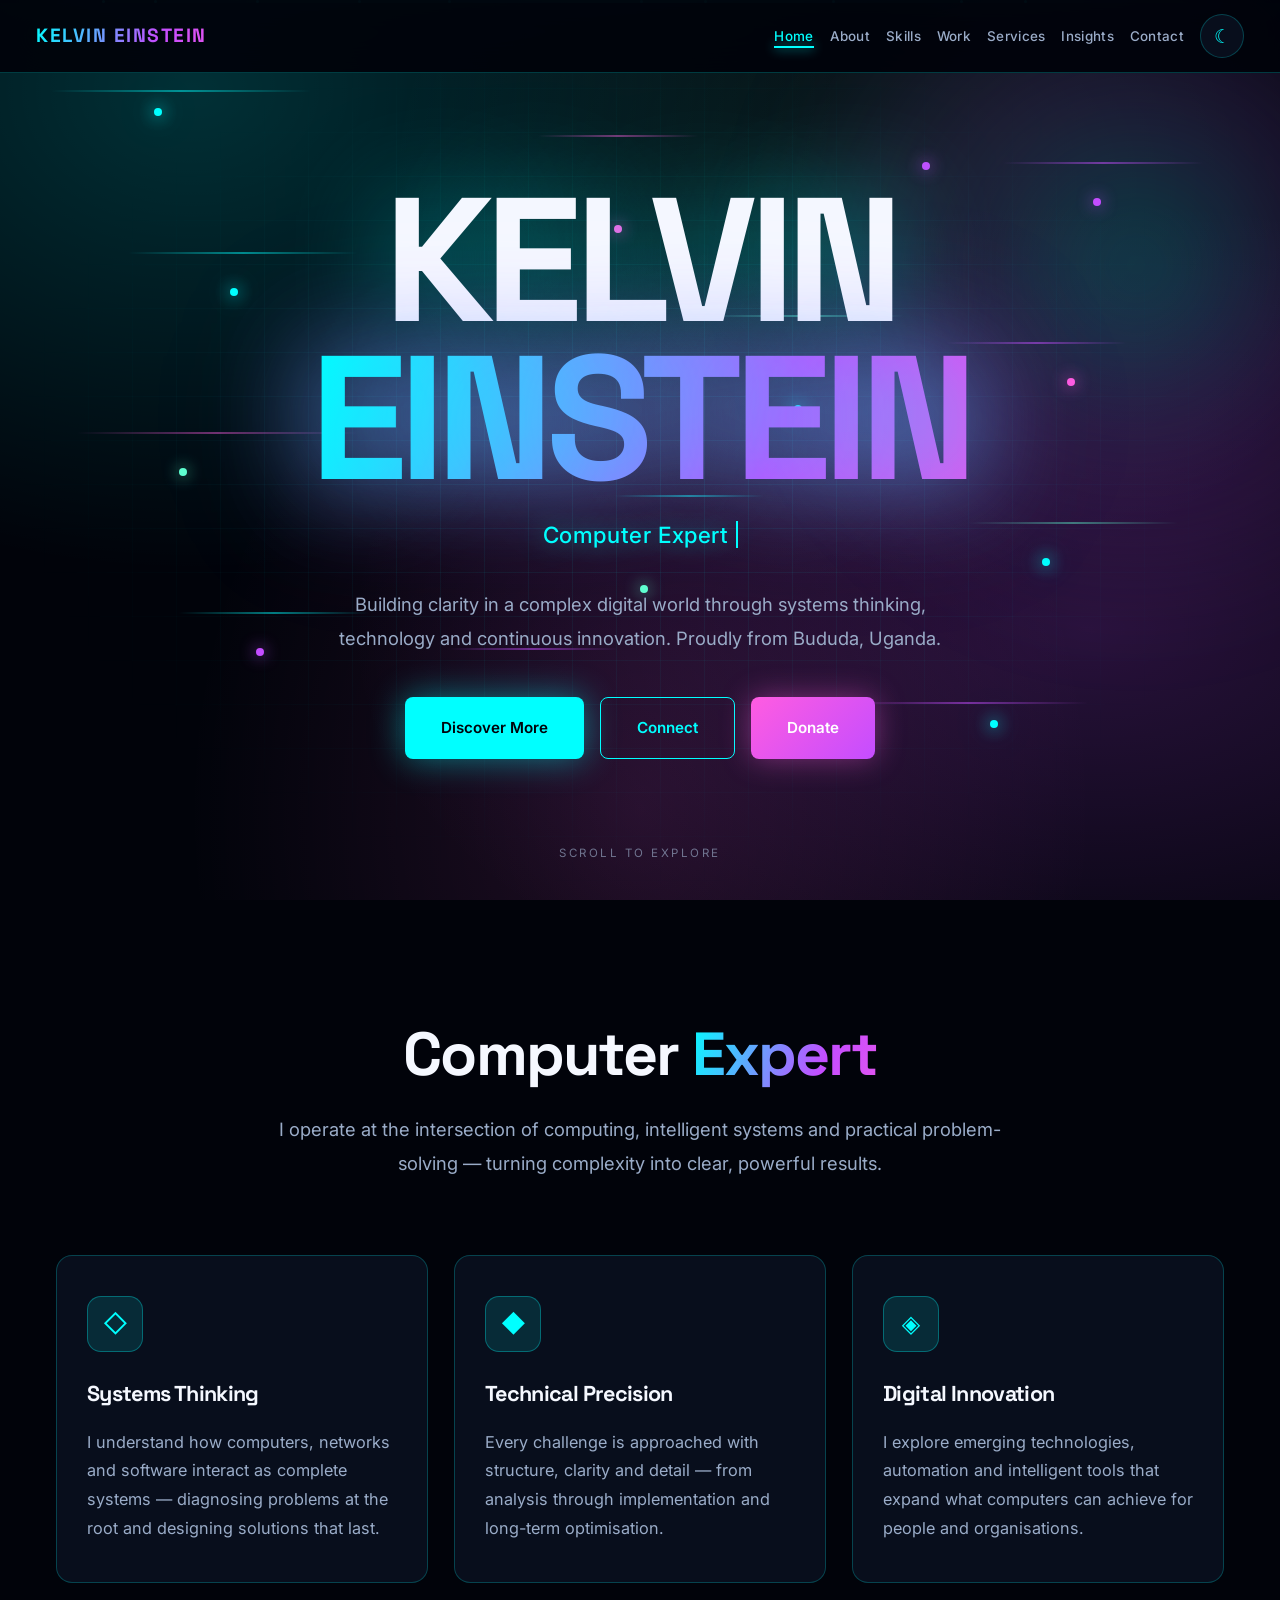
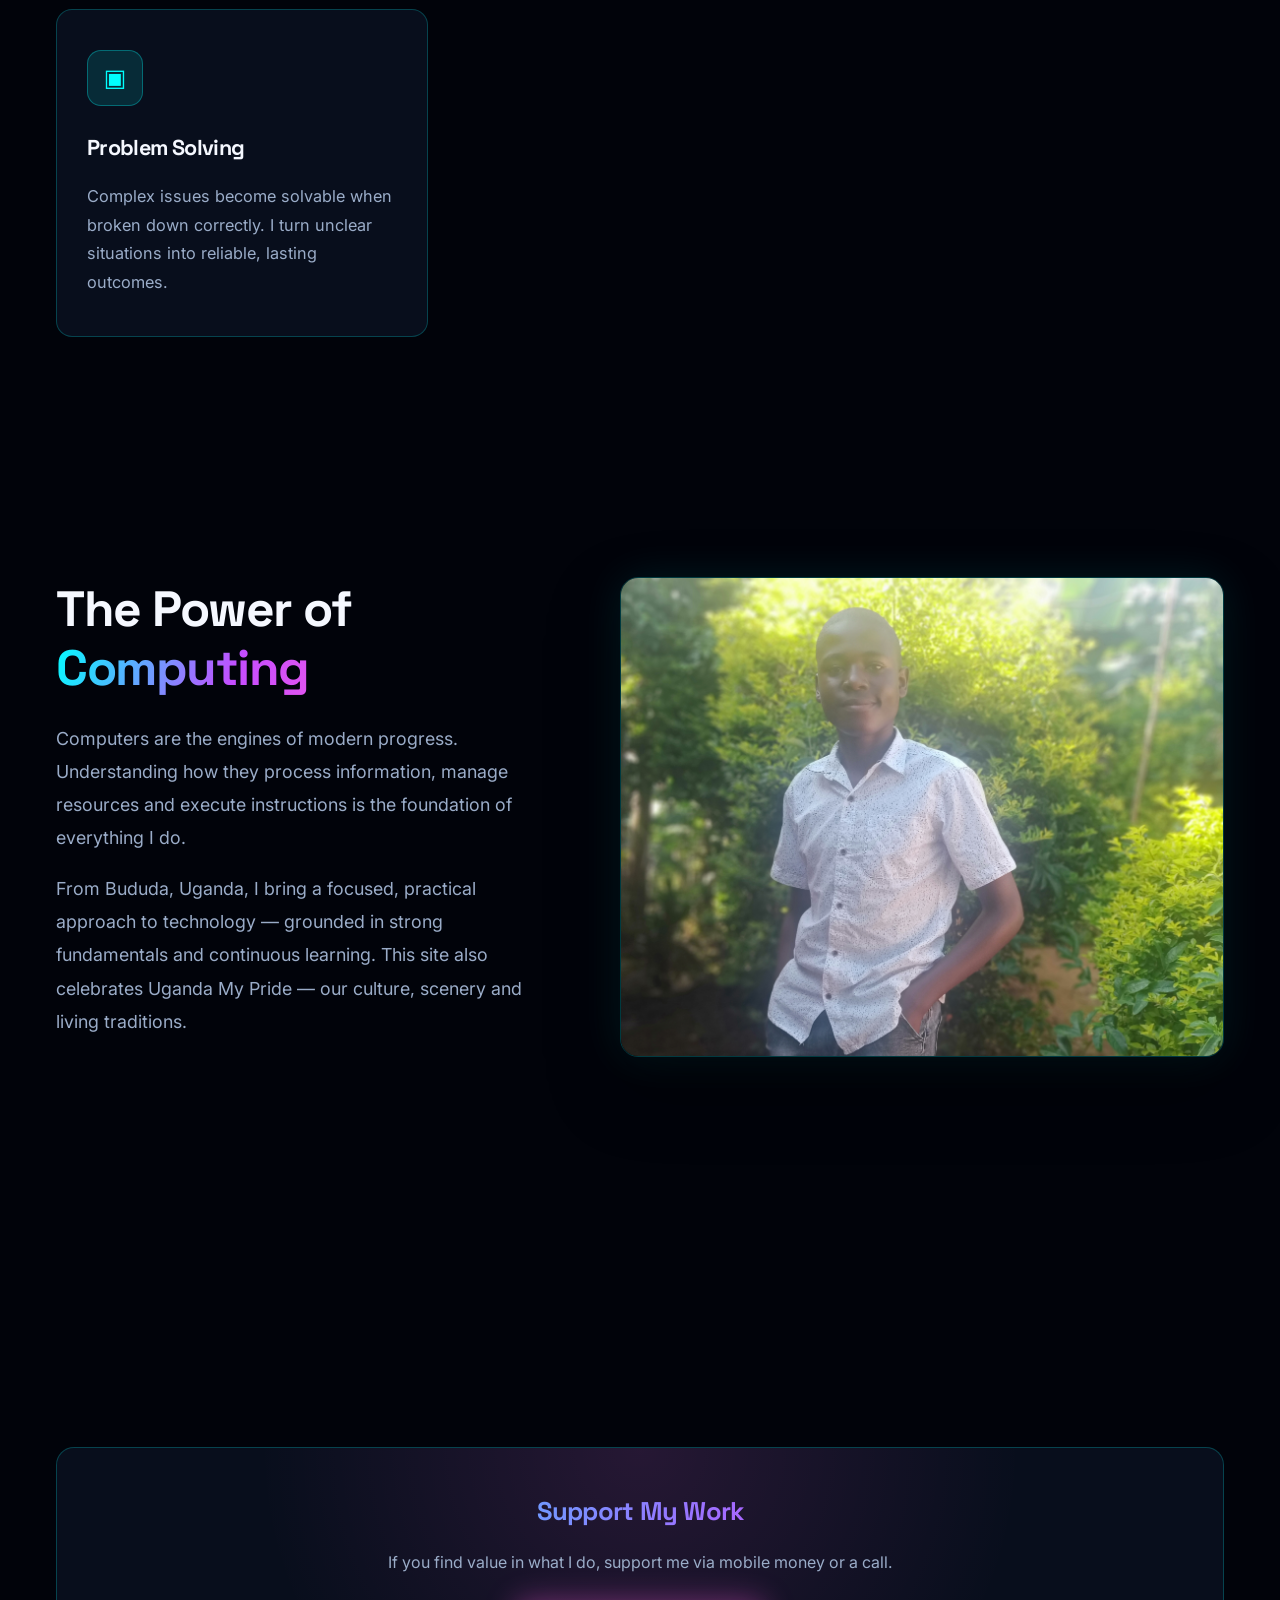
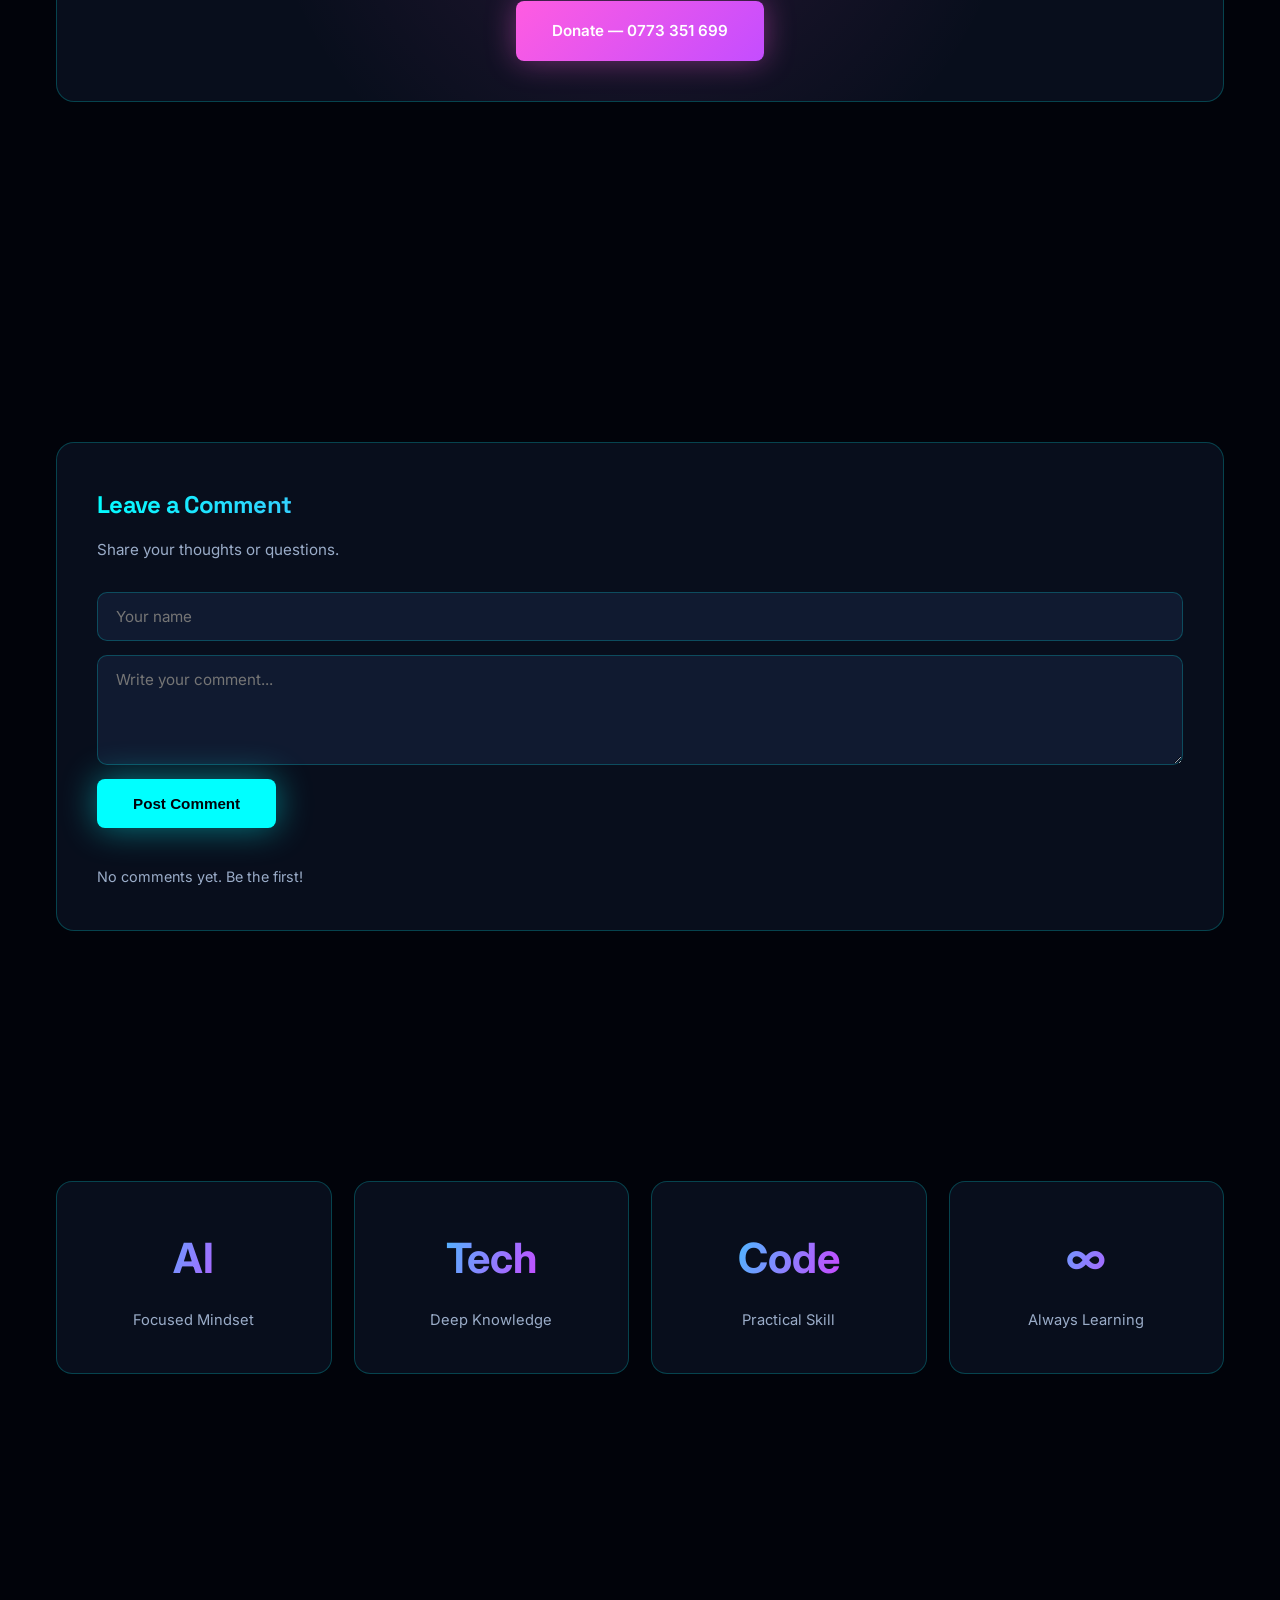
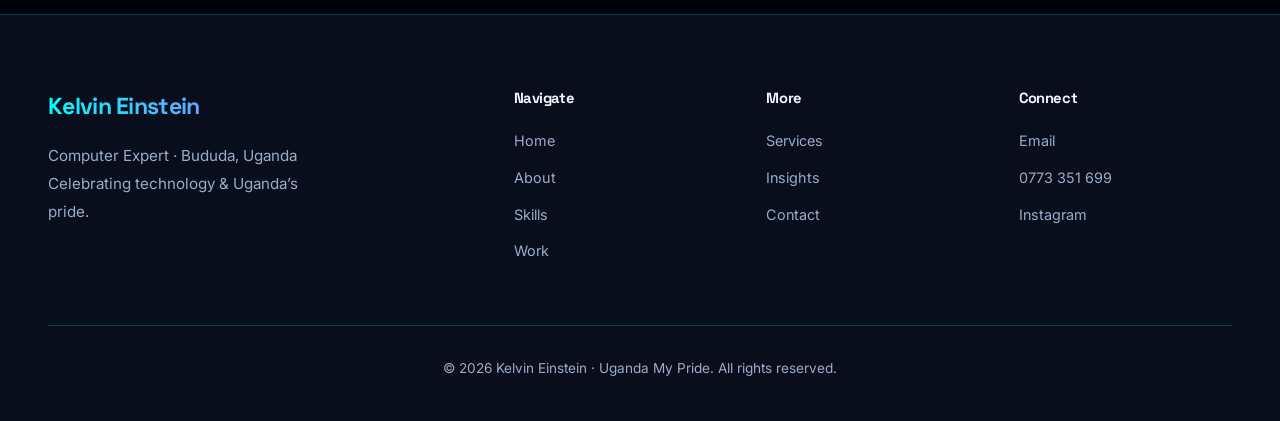
==== commit c8bd32d8: "Remove Gallery and Culture pages from nav and footer" ====
--- a/index.html
+++ b/index.html
@@ -27,8 +27,6 @@
                 <li><a href="skills.html">Skills</a></li>
                 <li><a href="work.html">Work</a></li>
                 <li><a href="services.html">Services</a></li>
-                <li><a href="culture.html">Culture</a></li>
-                <li><a href="gallery.html">Gallery</a></li>
                 <li><a href="insights.html">Insights</a></li>
                 <li><a href="contact.html">Contact</a></li>
             </ul>
@@ -138,8 +136,6 @@
             <div class="footer-col">
                 <h4>More</h4>
                 <a href="services.html">Services</a>
-                <a href="culture.html">Culture</a>
-                <a href="gallery.html">Gallery</a>
                 <a href="insights.html">Insights</a>
                 <a href="contact.html">Contact</a>
             </div>
